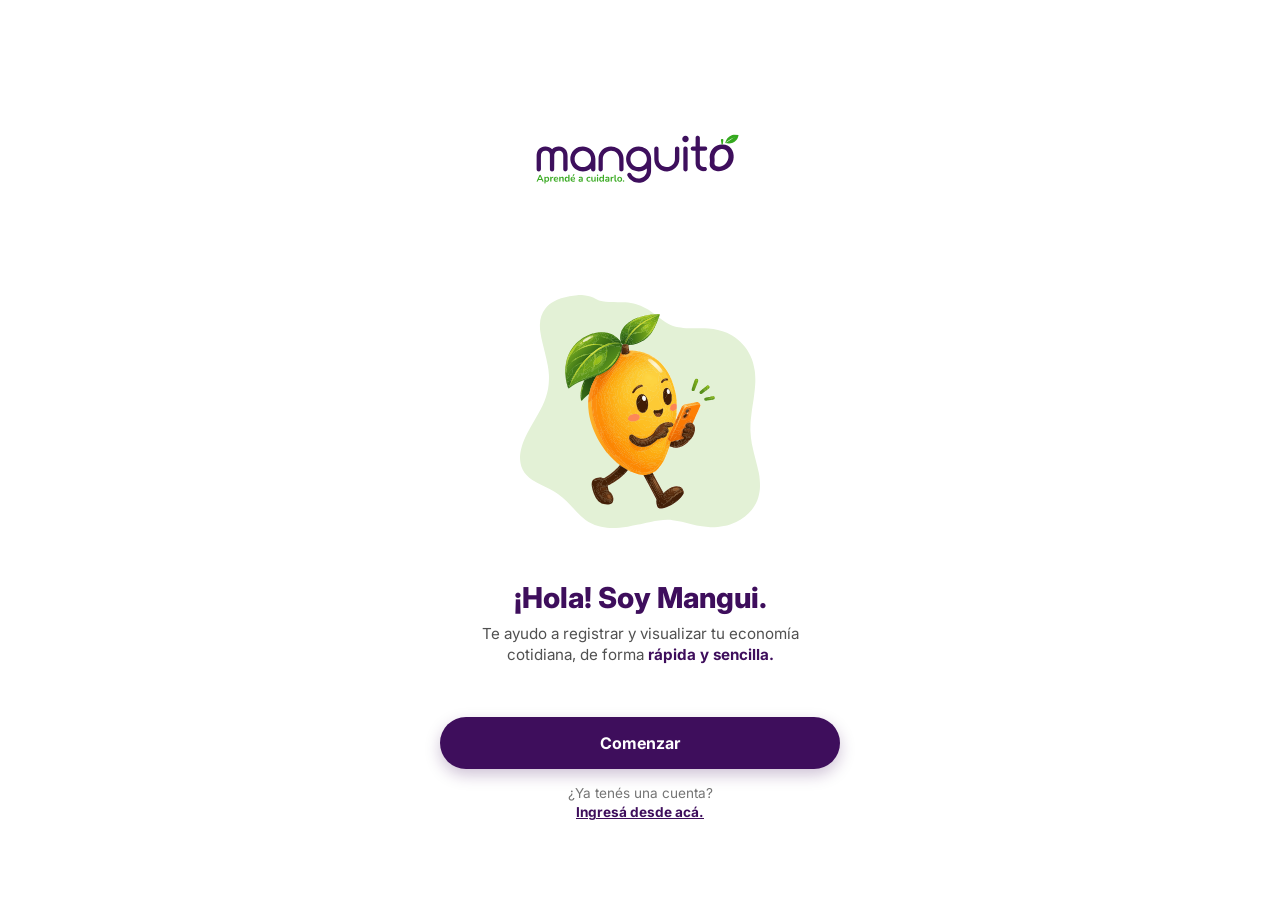
==== index.html @ 103a24ea "Add files via upload" ====
<!DOCTYPE html>
<html lang="es">
<head>
    <meta charset="UTF-8">
    <meta name="viewport" content="width=device-width, initial-scale=1.0">
    <title>Manguito - Aprendé a cuidarlo</title>
    <!-- Tipografía Inter -->
    <link rel="preconnect" href="https://fonts.googleapis.com">
    <link rel="preconnect" href="https://fonts.gstatic.com" crossorigin>
    <link href="https://fonts.googleapis.com/css2?family=Inter:wght@400;500;600;700;800&display=swap" rel="stylesheet">
    <link rel="stylesheet" href="styles.css">
</head>
<body>

    <main class="welcome-container">
        
        <!-- Logo de Manguito -->
        <header class="logo-box">
            <img src="manguito elementos/logomanguitoaprendeacuidarlo.svg" alt="Logo Manguito" class="logo-img">
        </header>

        <!-- Ilustración (Fondo verde + Personaje) -->
        <div class="hero-illustration">
            <img src="manguito elementos/fondo verde dtras del mango.svg" alt="" class="bg-shape">
            <img src="manguito elementos/mangoconcelular.svg" alt="Mangui saludando con el celular" class="mangui-img">
        </div>

        <!-- Textos principales -->
        <div class="text-group">
            <h2 class="welcome-title">¡Hola! Soy Mangui.</h2>
            <p class="welcome-description">
                Te ayudo a registrar y visualizar tu economía cotidiana, de forma <strong>rápida y sencilla.</strong>
            </p>
        </div>

        <!-- Botones y Enlaces -->
        <div class="action-group">
            <button id="btn-comenzar" class="btn-primary">Comenzar</button>
            <p class="login-prompt">
                ¿Ya tenés una cuenta?<br>
                <a href="#" id="link-ingresar" class="login-link">Ingresá desde acá.</a>
            </p>
        </div>

    </main>

    <script src="app.js"></script>
</body>
</html>
---- styles.css ----
/* ==========================================
   ESTILOS GENERALES (Manguito PWA)
   ========================================== */
* {
    margin: 0;
    padding: 0;
    box-sizing: border-box;
    font-family: 'Inter', sans-serif;
}

body {
    background-color: #FFFFFF;
    color: #3E0E5C;
    display: flex;
    justify-content: center;
    align-items: center;
    min-height: 100vh;
    padding: 20px;
}

/* Contenedor principal adaptable para móvil/escritorio */
.welcome-container {
    width: 100%;
    max-width: 400px;
    display: flex;
    flex-direction: column;
    align-items: center;
    justify-content: space-between;
    min-height: 85vh;
    padding: 10px 0;
}

/* ==========================================
   ESTILOS DE LA PANTALLA 1 (INICIO / WELCOME)
   ========================================== */
.logo-box {
    width: 100%;
    display: flex;
    justify-content: center;
    margin-bottom: 10px;
}

.logo-img {
    max-width: 220px;
    height: auto;
}

.hero-illustration {
    position: relative;
    width: 100%;
    display: flex;
    justify-content: center;
    align-items: center;
    margin: 15px 0;
}

.bg-shape {
    width: 240px;
    height: auto;
}

.mangui-img {
    position: absolute;
    width: 150px;
    height: auto;
    z-index: 2;
}

.text-group {
    text-align: center;
    padding: 0 10px;
}

.welcome-title {
    font-size: 1.8rem;
    font-weight: 800;
    color: #3E0E5C;
    margin-bottom: 8px;
}

.welcome-description {
    font-size: 0.95rem;
    color: #515151;
    line-height: 1.4;
}

.welcome-description strong {
    color: #3E0E5C;
}

.action-group {
    width: 100%;
    display: flex;
    flex-direction: column;
    align-items: center;
    gap: 15px;
    margin-top: 15px;
}

/* Botones principales estilo Manguito */
.btn-primary {
    width: 100%;
    background-color: #3E0E5C;
    color: #FFFFFF;
    border: none;
    border-radius: 50px;
    padding: 16px;
    font-size: 1rem;
    font-weight: 700;
    cursor: pointer;
    text-align: center;
    text-decoration: none;
    box-shadow: 0 6px 15px rgba(62, 14, 92, 0.25);
    transition: background-color 0.2s ease;
}

.btn-primary:hover {
    background-color: #300b48;
}

.login-prompt {
    font-size: 0.85rem;
    color: #757575;
    text-align: center;
    line-height: 1.4;
}

.login-link {
    color: #3E0E5C;
    font-weight: 700;
    text-decoration: underline;
}


/* ==========================================
   ESTILOS DE LA PANTALLA 2 (REGISTRO)
   ========================================== */
.registration-container {
    justify-content: flex-start;
    gap: 14px;
}

/* Isotipo arriba a la derecha forzado a tamaño grande */
.top-logo-box {
    width: 100%;
    display: flex;
    justify-content: flex-end;
    margin-bottom: 0px;
}

.isotipo-img {
    width: 75px !important;
    height: 75px !important;
    max-width: none !important;
    object-fit: contain;
}

.align-left {
    text-align: left;
    width: 100%;
    padding: 0;
}

.register-title {
    font-size: 1.9rem;
    font-weight: 800;
}

.register-subtitle {
    color: #757575;
    font-size: 0.95rem;
    margin-top: 4px;
}

/* Formulario */
.register-form {
    width: 100%;
    display: flex;
    flex-direction: column;
    gap: 14px;
    margin-top: 5px;
}

.input-group {
    display: flex;
    flex-direction: column;
    text-align: left;
    gap: 5px;
}

.input-group label {
    font-size: 0.9rem;
    font-weight: 700;
    color: #3E0E5C;
}

.input-group input {
    width: 100%;
    padding: 14px 16px;
    background-color: #F4F4F4;
    border: 1px solid transparent;
    border-radius: 14px;
    font-size: 0.95rem;
    color: #3E0E5C;
    outline: none;
    box-sizing: border-box;
}

.input-group input:focus {
    border-color: #3E0E5C;
    background-color: #FFFFFF;
}

.input-group input::placeholder {
    color: #9E9E9E;
}

.helper-text {
    font-size: 0.75rem;
    color: #8E8E8E;
    margin-top: 2px;
}

.full-width {
    margin-top: 5px;
}

.terms-text {
    font-size: 0.75rem;
    color: #8E8E8E;
    text-align: center;
    line-height: 1.3;
}
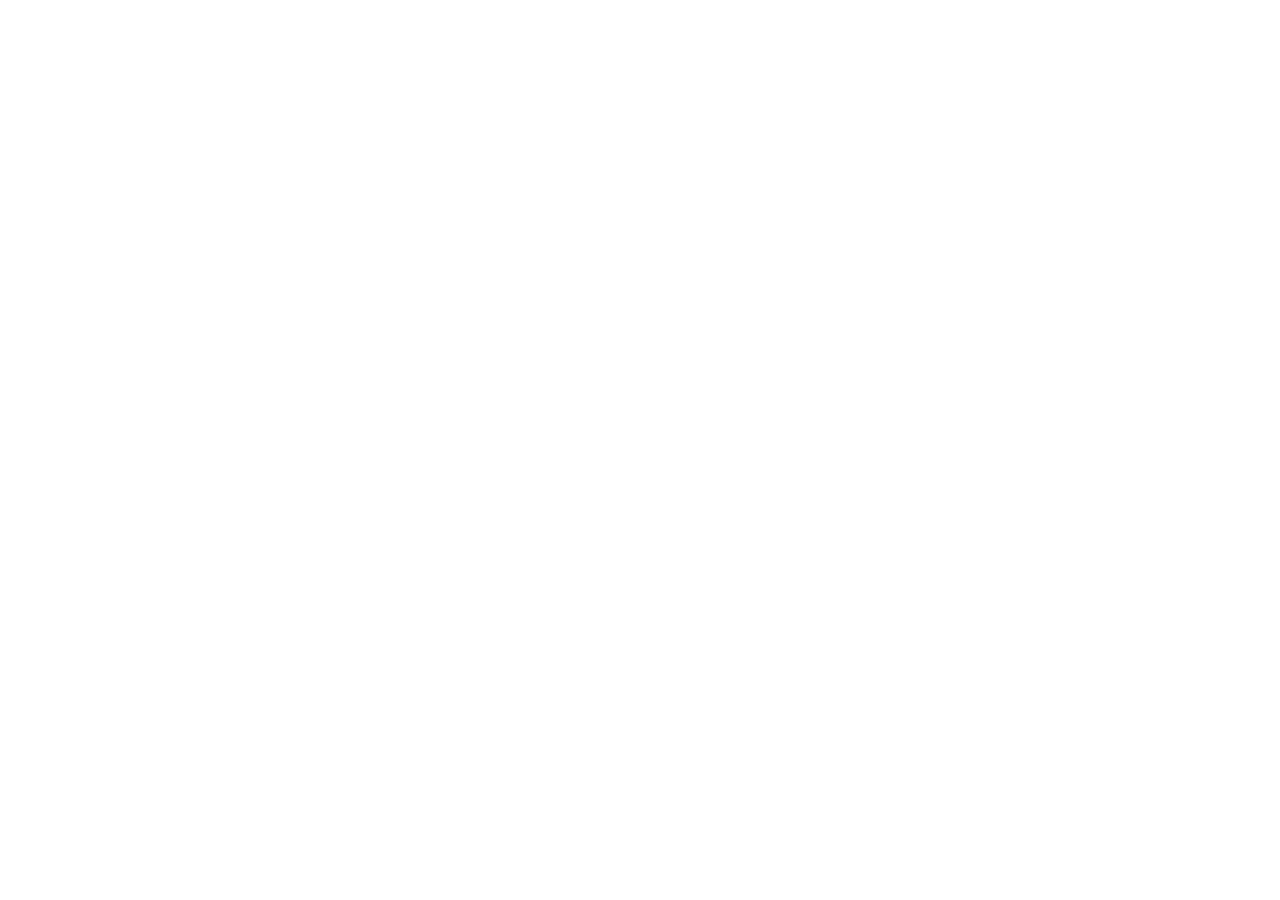
==== commit e42db57c: "Update index.html" ====
--- a/index.html
+++ b/index.html
@@ -1,49 +1,57 @@
-<!DOCTYPE html>
+<!doctype html>
 <html lang="es">
-<head>
-    <meta charset="UTF-8">
-    <meta name="viewport" content="width=device-width, initial-scale=1.0">
-    <title>Manguito - Aprendé a cuidarlo</title>
-    <!-- Tipografía Inter -->
-    <link rel="preconnect" href="https://fonts.googleapis.com">
-    <link rel="preconnect" href="https://fonts.gstatic.com" crossorigin>
-    <link href="https://fonts.googleapis.com/css2?family=Inter:wght@400;500;600;700;800&display=swap" rel="stylesheet">
+  <head>
+    <meta charset="utf-8">
+    <meta name="viewport" content="width=device-width, initial-scale=1, viewport-fit=cover">
+    <meta name="theme-color" content="#ffffff">
+    <meta name="description" content="Manguito te ayuda a organizar tus ingresos, gastos y vencimientos.">
+    <title>Manguito | Tu economía, más clara</title>
     <link rel="stylesheet" href="styles.css">
-</head>
-<body>
+    <link rel="stylesheet" href="app.css">
+    <script src="app.js" defer></script>
+  </head>
+  <body>
+    <svg class="icon-library" xmlns="http://www.w3.org/2000/svg" aria-hidden="true">
+      <symbol id="icon-paw" viewBox="0 0 24 24">
+        <path d="M8.1 11.1c-1.6 0-2.8 1.6-2.8 3.4 0 1.1.6 1.8 1.5 1.8.8 0 1.3-.5 2-.9.7-.4 1.4-.6 2.2-.6s1.5.2 2.2.6c.7.4 1.2.9 2 .9.9 0 1.5-.7 1.5-1.8 0-1.8-1.2-3.4-2.8-3.4-1 0-1.8.6-2.9.6s-1.9-.6-2.9-.6ZM4.2 7.3c-.9 0-1.6 1-1.6 2.2s.7 2.2 1.6 2.2 1.6-1 1.6-2.2-.7-2.2-1.6-2.2Zm5-3.1c-.9 0-1.7 1-1.7 2.3s.8 2.3 1.7 2.3 1.7-1 1.7-2.3-.8-2.3-1.7-2.3Zm5.6 0c-.9 0-1.7 1-1.7 2.3s.8 2.3 1.7 2.3 1.7-1 1.7-2.3-.8-2.3-1.7-2.3Zm5 3.1c-.9 0-1.6 1-1.6 2.2s.7 2.2 1.6 2.2 1.6-1 1.6-2.2-.7-2.2-1.6-2.2Z"/>
+      </symbol>
+      <symbol id="icon-bag" viewBox="0 0 24 24">
+        <path d="M5 8.5h14l1.2 11H3.8L5 8.5Zm3.5 0a3.5 3.5 0 0 1 7 0" fill="none" stroke="currentColor" stroke-linecap="round" stroke-linejoin="round" stroke-width="2"/>
+      </symbol>
+      <symbol id="icon-sparkles" viewBox="0 0 24 24">
+        <path d="m12 3 1.8 5.2L19 10l-5.2 1.8L12 17l-1.8-5.2L5 10l5.2-1.8L12 3Zm7 11 .9 2.1L22 17l-2.1.9L19 20l-.9-2.1L16 17l2.1-.9L19 14ZM5 15l1.1 2.9L9 19l-2.9 1.1L5 23l-1.1-2.9L1 19l2.9-1.1L5 15Z"/>
+      </symbol>
+      <symbol id="icon-bus" viewBox="0 0 24 24">
+        <path d="M5 17h14l1-3V6c0-1.7-1.3-3-3-3H7C5.3 3 4 4.3 4 6v8l1 3Zm-1 0v2h2v-2m12 0v2h2v-2M5 8h14M7 13h2m6 0h2" fill="none" stroke="currentColor" stroke-linecap="round" stroke-linejoin="round" stroke-width="2"/>
+      </symbol>
+      <symbol id="icon-scissors" viewBox="0 0 24 24">
+        <circle cx="6" cy="6" r="2.5" fill="none" stroke="currentColor" stroke-width="2"/>
+        <circle cx="6" cy="18" r="2.5" fill="none" stroke="currentColor" stroke-width="2"/>
+        <path d="m8 8 12 12M8 16 20 4m-6 6 3 3" fill="none" stroke="currentColor" stroke-linecap="round" stroke-width="2"/>
+      </symbol>
+      <symbol id="icon-arrow-left" viewBox="0 0 24 24">
+        <path d="m14.5 5-7 7 7 7M8 12h13" fill="none" stroke="currentColor" stroke-linecap="round" stroke-linejoin="round" stroke-width="1.8"/>
+      </symbol>
+      <symbol id="icon-chevron" viewBox="0 0 24 24">
+        <path d="m7 10 5 5 5-5" fill="none" stroke="currentColor" stroke-linecap="round" stroke-linejoin="round" stroke-width="2"/>
+      </symbol>
+    </svg>
 
-    <main class="welcome-container">
-        
-        <!-- Logo de Manguito -->
-        <header class="logo-box">
-            <img src="manguito elementos/logomanguitoaprendeacuidarlo.svg" alt="Logo Manguito" class="logo-img">
-        </header>
-
-        <!-- Ilustración (Fondo verde + Personaje) -->
-        <div class="hero-illustration">
-            <img src="manguito elementos/fondo verde dtras del mango.svg" alt="" class="bg-shape">
-            <img src="manguito elementos/mangoconcelular.svg" alt="Mangui saludando con el celular" class="mangui-img">
-        </div>
-
-        <!-- Textos principales -->
-        <div class="text-group">
-            <h2 class="welcome-title">¡Hola! Soy Mangui.</h2>
-            <p class="welcome-description">
-                Te ayudo a registrar y visualizar tu economía cotidiana, de forma <strong>rápida y sencilla.</strong>
-            </p>
-        </div>
-
-        <!-- Botones y Enlaces -->
-        <div class="action-group">
-            <button id="btn-comenzar" class="btn-primary">Comenzar</button>
-            <p class="login-prompt">
-                ¿Ya tenés una cuenta?<br>
-                <a href="#" id="link-ingresar" class="login-link">Ingresá desde acá.</a>
-            </p>
-        </div>
-
+    <main class="app-shell">
+      <header class="top-bar" id="top-bar" hidden>
+        <button class="back-button" id="back-button" type="button" aria-label="Volver">
+          <svg><use href="#icon-arrow-left"></use></svg>
+        </button>
+        <a class="brand" href="#inicio" aria-label="Manguito, inicio">
+          <span class="isotipo-window" aria-hidden="true">
+            <img src="assets/isotipo-mark.svg" alt="">
+          </span>
+          <img class="brand-wordmark" src="assets/TAMBIEN logomanguitovectorizado .svg" alt="Manguito">
+        </a>
+      </header>
+      <div id="app-content" class="app-content"></div>
+      <nav id="bottom-nav" class="bottom-nav" aria-label="Navegación principal" hidden></nav>
+      <div id="toast" class="toast" role="status" aria-live="polite"></div>
     </main>
-
-    <script src="app.js"></script>
-</body>
-</html>+  </body>
+</html>
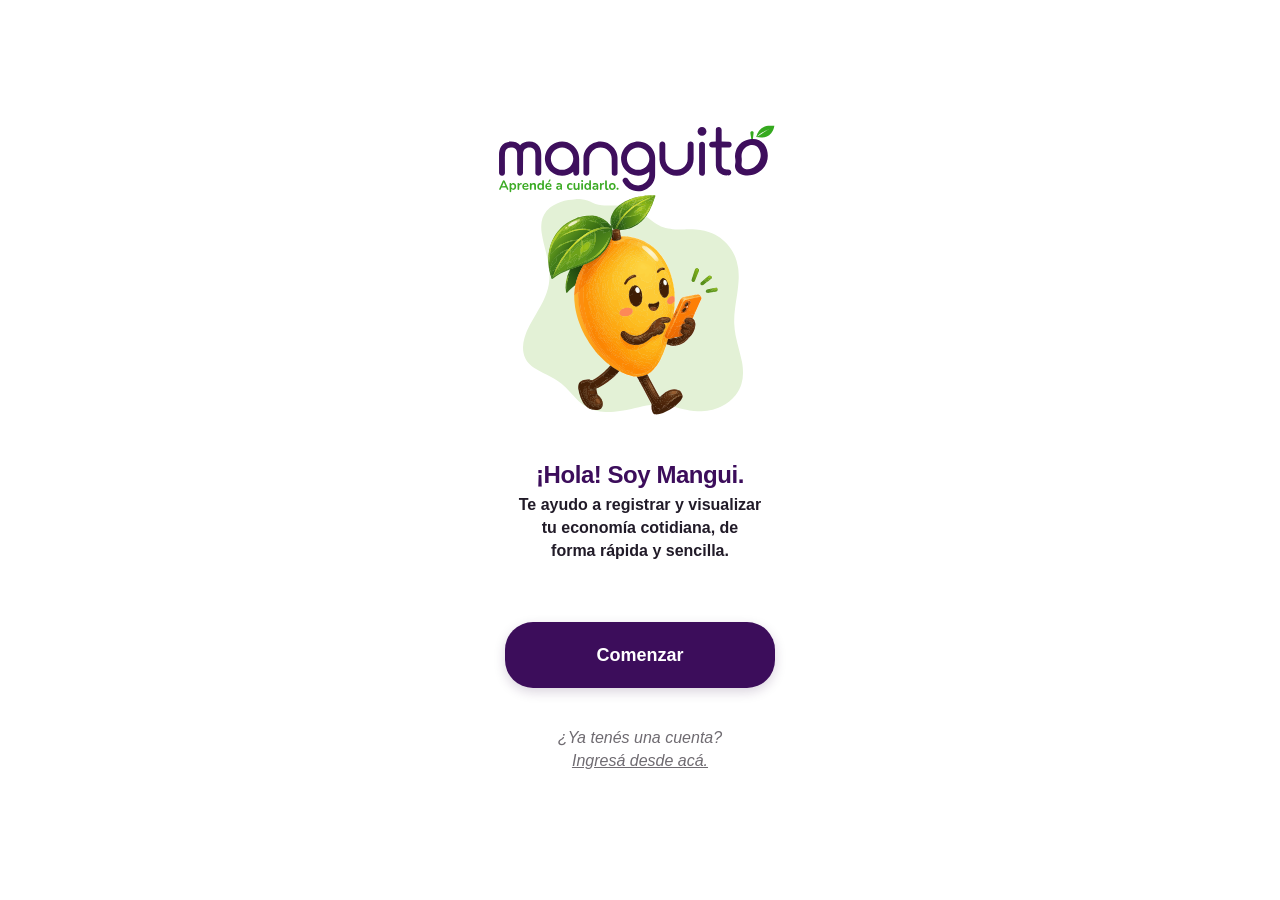
==== commit 9c5b5366: "index.html" ====
--- a/index.html
+++ b/index.html
@@ -42,11 +42,12 @@
         <button class="back-button" id="back-button" type="button" aria-label="Volver">
           <svg><use href="#icon-arrow-left"></use></svg>
         </button>
+        <h1 id="topbar-title" class="topbar-title" hidden></h1>
         <a class="brand" href="#inicio" aria-label="Manguito, inicio">
           <span class="isotipo-window" aria-hidden="true">
-            <img src="assets/isotipo-mark.svg" alt="">
+            <img src="manguito elementos/isotipo-mark.svg" alt="">
           </span>
-          <img class="brand-wordmark" src="assets/TAMBIEN logomanguitovectorizado .svg" alt="Manguito">
+          <img class="brand-wordmark" src="manguito elementos/TAMBIEN logomanguitovectorizado .svg" alt="Manguito">
         </a>
       </header>
       <div id="app-content" class="app-content"></div>
--- a/styles.css
+++ b/styles.css
@@ -1,233 +1,285 @@
-/* ==========================================
-   ESTILOS GENERALES (Manguito PWA)
-   ========================================== */
+:root {
+  color-scheme: light;
+  font-family: Inter, "Segoe UI", Arial, sans-serif;
+  color: #3c0d5b;
+  background: #fff;
+  font-synthesis: none;
+  text-rendering: optimizeLegibility;
+  -webkit-font-smoothing: antialiased;
+  -moz-osx-font-smoothing: grayscale;
+  --purple: #3c0d5b;
+  --purple-dark: #320b4c;
+  --field: #f0f0f0;
+  --muted: #6f6b71;
+}
+
 * {
-    margin: 0;
-    padding: 0;
-    box-sizing: border-box;
-    font-family: 'Inter', sans-serif;
+  box-sizing: border-box;
 }
 
 body {
-    background-color: #FFFFFF;
-    color: #3E0E5C;
-    display: flex;
-    justify-content: center;
-    align-items: center;
-    min-height: 100vh;
-    padding: 20px;
-}
-
-/* Contenedor principal adaptable para móvil/escritorio */
-.welcome-container {
-    width: 100%;
-    max-width: 400px;
-    display: flex;
-    flex-direction: column;
-    align-items: center;
-    justify-content: space-between;
-    min-height: 85vh;
-    padding: 10px 0;
-}
-
-/* ==========================================
-   ESTILOS DE LA PANTALLA 1 (INICIO / WELCOME)
-   ========================================== */
-.logo-box {
-    width: 100%;
-    display: flex;
-    justify-content: center;
-    margin-bottom: 10px;
-}
-
-.logo-img {
-    max-width: 220px;
-    height: auto;
-}
-
-.hero-illustration {
-    position: relative;
-    width: 100%;
-    display: flex;
-    justify-content: center;
-    align-items: center;
-    margin: 15px 0;
-}
-
-.bg-shape {
-    width: 240px;
-    height: auto;
-}
-
-.mangui-img {
-    position: absolute;
-    width: 150px;
-    height: auto;
-    z-index: 2;
-}
-
-.text-group {
-    text-align: center;
-    padding: 0 10px;
-}
-
-.welcome-title {
-    font-size: 1.8rem;
-    font-weight: 800;
-    color: #3E0E5C;
-    margin-bottom: 8px;
-}
-
-.welcome-description {
-    font-size: 0.95rem;
-    color: #515151;
-    line-height: 1.4;
-}
-
-.welcome-description strong {
-    color: #3E0E5C;
-}
-
-.action-group {
-    width: 100%;
-    display: flex;
-    flex-direction: column;
-    align-items: center;
-    gap: 15px;
-    margin-top: 15px;
-}
-
-/* Botones principales estilo Manguito */
-.btn-primary {
-    width: 100%;
-    background-color: #3E0E5C;
-    color: #FFFFFF;
-    border: none;
-    border-radius: 50px;
-    padding: 16px;
-    font-size: 1rem;
-    font-weight: 700;
-    cursor: pointer;
-    text-align: center;
-    text-decoration: none;
-    box-shadow: 0 6px 15px rgba(62, 14, 92, 0.25);
-    transition: background-color 0.2s ease;
-}
-
-.btn-primary:hover {
-    background-color: #300b48;
-}
-
-.login-prompt {
-    font-size: 0.85rem;
-    color: #757575;
-    text-align: center;
-    line-height: 1.4;
-}
-
-.login-link {
-    color: #3E0E5C;
-    font-weight: 700;
-    text-decoration: underline;
-}
-
-
-/* ==========================================
-   ESTILOS DE LA PANTALLA 2 (REGISTRO)
-   ========================================== */
-.registration-container {
-    justify-content: flex-start;
-    gap: 14px;
-}
-
-/* Isotipo arriba a la derecha forzado a tamaño grande */
-.top-logo-box {
-    width: 100%;
-    display: flex;
-    justify-content: flex-end;
-    margin-bottom: 0px;
-}
-
-.isotipo-img {
-    width: 75px !important;
-    height: 75px !important;
-    max-width: none !important;
-    object-fit: contain;
-}
-
-.align-left {
-    text-align: left;
-    width: 100%;
-    padding: 0;
-}
-
-.register-title {
-    font-size: 1.9rem;
-    font-weight: 800;
-}
-
-.register-subtitle {
-    color: #757575;
-    font-size: 0.95rem;
-    margin-top: 4px;
-}
-
-/* Formulario */
-.register-form {
-    width: 100%;
-    display: flex;
-    flex-direction: column;
-    gap: 14px;
-    margin-top: 5px;
-}
-
-.input-group {
-    display: flex;
-    flex-direction: column;
-    text-align: left;
-    gap: 5px;
-}
-
-.input-group label {
-    font-size: 0.9rem;
-    font-weight: 700;
-    color: #3E0E5C;
-}
-
-.input-group input {
-    width: 100%;
-    padding: 14px 16px;
-    background-color: #F4F4F4;
-    border: 1px solid transparent;
-    border-radius: 14px;
-    font-size: 0.95rem;
-    color: #3E0E5C;
-    outline: none;
-    box-sizing: border-box;
-}
-
-.input-group input:focus {
-    border-color: #3E0E5C;
-    background-color: #FFFFFF;
-}
-
-.input-group input::placeholder {
-    color: #9E9E9E;
-}
-
-.helper-text {
-    font-size: 0.75rem;
-    color: #8E8E8E;
-    margin-top: 2px;
-}
-
-.full-width {
-    margin-top: 5px;
-}
-
-.terms-text {
-    font-size: 0.75rem;
-    color: #8E8E8E;
-    text-align: center;
-    line-height: 1.3;
-}+  min-width: 0;
+  min-height: 100vh;
+  margin: 0;
+}
+
+button,
+input,
+select {
+  font: inherit;
+}
+
+button {
+  -webkit-tap-highlight-color: transparent;
+}
+
+.icon-library {
+  position: absolute;
+  width: 0;
+  height: 0;
+  overflow: hidden;
+}
+
+.app-shell {
+  position: relative;
+  display: flex;
+  flex-direction: column;
+  width: 100%;
+  min-height: 100vh;
+  min-height: 100svh;
+  margin: 0;
+  padding: 0;
+  background: #fff;
+}
+
+.top-bar {
+  display: flex;
+  width: min(100%, 405px);
+  height: 40px;
+  align-items: center;
+  justify-content: space-between;
+  margin: 0 auto;
+}
+
+.back-button {
+  display: grid;
+  width: 32px;
+  height: 36px;
+  place-items: center;
+  margin-left: -5px;
+  padding: 0;
+  border: 0;
+  border-radius: 50%;
+  background: transparent;
+  color: #262329;
+  cursor: pointer;
+}
+
+.back-button:active {
+  background: #f3f0f5;
+}
+
+.back-button svg {
+  width: 21px;
+  height: 21px;
+}
+
+.brand {
+  display: inline-flex;
+  width: 30px;
+  height: 32px;
+  align-items: center;
+  justify-content: center;
+}
+
+.form-section {
+  display: flex;
+  flex: 1;
+  flex-direction: column;
+  padding-top: 12px;
+}
+
+h1 {
+  margin: 0 0 21px;
+  font-size: 18px;
+  font-weight: 700;
+  line-height: 24px;
+  letter-spacing: -0.35px;
+}
+
+#expense-form {
+  display: flex;
+  flex: 1;
+  flex-direction: column;
+}
+
+.field-group {
+  display: flex;
+  flex-direction: column;
+  gap: 7px;
+  margin-bottom: 12px;
+}
+
+.field-group label {
+  font-size: 12px;
+  font-weight: 500;
+  line-height: 15px;
+}
+
+.select-wrap,
+.input-wrap,
+.date-control {
+  position: relative;
+  display: flex;
+  width: 100%;
+  height: 43px;
+  align-items: center;
+  border: 0;
+  border-radius: 9px;
+  background: var(--field);
+  color: #29252c;
+}
+
+.field-icon {
+  display: grid;
+  width: 39px;
+  flex: 0 0 39px;
+  place-items: center;
+  color: var(--purple);
+}
+
+.field-icon svg {
+  width: 19px;
+  height: 19px;
+  fill: currentColor;
+}
+
+.select-wrap select {
+  width: 100%;
+  height: 100%;
+  appearance: none;
+  padding: 0 35px 0 0;
+  border: 0;
+  outline: 0;
+  background: transparent;
+  color: inherit;
+  font-size: 13px;
+  font-weight: 450;
+  cursor: pointer;
+}
+
+.select-chevron {
+  position: absolute;
+  right: 10px;
+  width: 15px;
+  height: 15px;
+  color: #716d73;
+  pointer-events: none;
+}
+
+.input-wrap {
+  padding: 0 12px;
+}
+
+.currency-prefix {
+  color: #343038;
+  font-size: 13px;
+}
+
+.input-wrap input {
+  width: 100%;
+  height: 100%;
+  padding: 0;
+  border: 0;
+  outline: 0;
+  background: transparent;
+  color: #29252c;
+  font-size: 13px;
+}
+
+.select-wrap:focus-within,
+.input-wrap:focus-within,
+.date-control:focus-visible {
+  outline: 2px solid rgb(70 18 115 / 28%);
+  outline-offset: 1px;
+}
+
+.date-control {
+  justify-content: flex-start;
+  padding: 0 12px;
+  color: #6f6b71;
+  font-size: 13px;
+  text-align: left;
+  cursor: pointer;
+}
+
+.date-control.has-date {
+  color: #29252c;
+}
+
+.date-control input {
+  position: absolute;
+  inset: 0;
+  width: 100%;
+  height: 100%;
+  opacity: 0;
+  cursor: pointer;
+}
+
+.form-message {
+  min-height: 18px;
+  margin: 0;
+  color: var(--purple);
+  font-size: 12px;
+  line-height: 18px;
+}
+
+.form-message.is-error {
+  color: #b42318;
+}
+
+.form-footer {
+  display: flex;
+  flex: 1;
+  align-items: flex-end;
+  padding-bottom: max(45px, env(safe-area-inset-bottom));
+}
+
+.save-button {
+  width: 100%;
+  min-height: 49px;
+  border: 0;
+  border-radius: 28px;
+  background: var(--purple);
+  box-shadow: 0 3px 9px rgb(45 14 70 / 24%);
+  color: #fff;
+  font-size: 14px;
+  font-weight: 650;
+  cursor: pointer;
+  transition: background-color 120ms ease, transform 120ms ease;
+}
+
+.save-button:hover {
+  background: var(--purple-dark);
+}
+
+.save-button:active {
+  transform: translateY(1px);
+}
+
+.save-button:focus-visible,
+.back-button:focus-visible {
+  outline: 2px solid #8f65b3;
+  outline-offset: 3px;
+}
+
+@media (max-height: 700px) {
+  .app-shell {
+    min-height: 700px;
+  }
+
+  .form-footer {
+    padding-top: 10px;
+    padding-bottom: 24px;
+  }
+}
--- a/app.css
+++ b/app.css
@@ -0,0 +1,6754 @@
+body {
+  min-width: 0;
+  min-height: 100vh;
+  background: #fff;
+  color: #211b28;
+  overflow: hidden;
+}
+
+.app-shell {
+  width: 100%;
+  height: 100vh;
+  height: 100svh;
+  min-height: 100vh;
+  min-height: 100svh;
+  padding: 0;
+  overflow: hidden;
+  background: #fff;
+}
+
+.top-bar {
+  position: relative;
+  z-index: 10;
+  height: auto;
+  min-height: calc(42px + env(safe-area-inset-top));
+  padding: env(safe-area-inset-top) 4px 0;
+}
+
+.top-bar[hidden],
+.bottom-nav[hidden] {
+  display: none;
+}
+
+.brand {
+  width: 34px;
+  height: 34px;
+}
+
+.isotipo-window {
+  position: relative;
+  display: block;
+  width: 40px;
+  height: 40px;
+  flex: 0 0 auto;
+  overflow: visible;
+}
+
+.isotipo-window img {
+  display: block;
+  width: 100%;
+  max-width: 100%;
+  height: 100%;
+  object-fit: contain;
+}
+
+.brand .isotipo-window {
+  width: 30px;
+  height: 36px;
+}
+
+.brand-wordmark {
+  display: none;
+}
+
+.top-bar.home-top-bar {
+  height: 68px;
+  min-height: 68px;
+  align-items: flex-start;
+  justify-content: flex-start;
+  padding-left: 27px;
+  padding-right: 0;
+}
+
+.top-bar.home-top-bar .back-button {
+  display: none;
+}
+
+/* Global appearance states: every screen must remain legible after changing
+   the theme or text size from Perfil. */
+:root[data-theme="dark"] .topbar-title,
+:root[data-theme="dark"] .top-bar .back-button,
+:root[data-theme="dark"] .profile-screen,
+:root[data-theme="dark"] .profile-screen strong,
+:root[data-theme="dark"] .profile-screen button,
+:root[data-theme="dark"] .preference-heading h2,
+:root[data-theme="dark"] .text-size-title,
+:root[data-theme="dark"] .category-settings-screen .category-label,
+:root[data-theme="dark"] .alert-preference-row {
+  color: #f5eff8;
+}
+
+:root[data-theme="dark"] .profile-group,
+:root[data-theme="dark"] .profile-card,
+:root[data-theme="dark"] .alert-preferences-intro-screen .panel-card,
+:root[data-theme="dark"] .reminder-settings-screen .panel-card,
+:root[data-theme="dark"] .text-size-card,
+:root[data-theme="dark"] .appearance-card {
+  border-color: #3a3340;
+  background: #211b28;
+  color: #f5eff8;
+  box-shadow: 0 3px 8px rgb(0 0 0 / 35%);
+}
+
+:root[data-theme="dark"] .profile-group-title,
+:root[data-theme="dark"] .preference-heading p,
+:root[data-theme="dark"] .alert-intro-note,
+:root[data-theme="dark"] .alert-preference-row small,
+:root[data-theme="dark"] .profile-help-button {
+  color: #cfc5d5;
+}
+
+:root[data-theme="dark"] .profile-group .profile-setting,
+:root[data-theme="dark"] .alert-preference-row,
+:root[data-theme="dark"] .appearance-choice,
+:root[data-theme="dark"] .text-size-choice {
+  border-bottom-color: #3a3340 !important;
+  color: #f5eff8;
+}
+
+:root[data-theme="dark"] .profile-setting .setting-value,
+:root[data-theme="dark"] .alert-preference-icon,
+:root[data-theme="dark"] .category-settings-screen .category-emoji {
+  border-color: #624d70;
+  background: #302a35;
+}
+
+:root[data-theme="dark"] .appearance-preview.light-preview,
+:root[data-theme="dark"] .text-size-preview {
+  border-color: #624d70;
+  background: #302a35;
+  color: #f5eff8;
+}
+
+:root[data-theme="dark"] .glossary-hero {
+  background: #74498e;
+  color: #fff;
+}
+
+:root[data-theme="dark"] .glossary-hero h1,
+:root[data-theme="dark"] .glossary-hero p,
+:root[data-theme="dark"] .glossary-simple-title {
+  color: #fff;
+}
+
+:root[data-theme="dark"] .glossary-simple-card,
+:root[data-theme="dark"] .glossary-next-button {
+  border-color: #3a3340;
+  background: #211b28;
+  color: #f5eff8;
+}
+
+:root[data-theme="dark"] .glossary-simple-card p {
+  color: #e5ddea;
+}
+
+/* Text-size preference applies to the complete application, not only its
+   settings screen. */
+:root[data-text-size="large"] .screen h1,
+:root[data-text-size="large"] .screen h2,
+:root[data-text-size="large"] .screen h3,
+:root[data-text-size="large"] .screen p,
+:root[data-text-size="large"] .screen button,
+:root[data-text-size="large"] .screen strong,
+:root[data-text-size="large"] .screen small,
+:root[data-text-size="large"] .screen label {
+  font-size: 1.12em;
+}
+
+:root[data-text-size="large"] .screen .greeting,
+:root[data-text-size="large"] .screen .greeting-subtitle,
+:root[data-text-size="large"] .screen .balance-label,
+:root[data-text-size="large"] .screen .balance-amount,
+:root[data-text-size="large"] .screen .balance-until,
+:root[data-text-size="large"] .screen .balance-days,
+:root[data-text-size="large"] .topbar-title,
+:root[data-text-size="large"] .nav-item:not(.add-nav) > span:last-child {
+  font-size: 1.12em !important;
+}
+
+/* Keep chart labels independent from the global text-size preference. */
+:root[data-text-size="large"] .donut-percent {
+  font-size: 7px !important;
+}
+
+:root[data-text-size="large"] .graph-percent {
+  font-size: 14px !important;
+}
+
+/* Fixed navigation slots prevent the active font weight from moving tabs. */
+.bottom-nav .nav-item {
+  flex: 1 1 0;
+  width: 20%;
+  min-width: 0;
+  box-sizing: border-box;
+}
+
+.bottom-nav .nav-item .nav-icon {
+  flex: 0 0 43px;
+}
+
+.reminder-settings-screen .reminder-settings,
+.reminder-settings-screen .reminder-save-button {
+  margin-left: auto;
+  margin-right: auto;
+}
+
+:root[data-theme="dark"] .calculator-card,
+:root[data-theme="dark"] .calculator-input-card {
+  border-color: #3a3340;
+  background: #211b28;
+  color: #f5eff8;
+}
+
+:root[data-theme="dark"] .calculator-card h2,
+:root[data-theme="dark"] .calculator-card label,
+:root[data-theme="dark"] .calculator-sub-label,
+:root[data-theme="dark"] .calculator-mode-button {
+  color: #f5eff8;
+}
+
+:root[data-theme="dark"] .calculator-input-card .form-field input,
+:root[data-theme="dark"] .reminder-settings .reminder-option {
+  background: #302a35;
+  color: #f5eff8;
+}
+
+:root[data-theme="dark"] .calculator-mode-tabs {
+  background: #302a35;
+}
+
+/* Keep chart labels independent from the global text-size preference. */
+:root[data-text-size="large"] .donut-percent {
+  font-size: 7px !important;
+}
+
+:root[data-text-size="large"] .graph-percent {
+  font-size: 14px !important;
+}
+
+/* Fixed navigation slots prevent the active font weight from moving tabs. */
+.bottom-nav .nav-item {
+  flex: 1 1 0;
+  width: 20%;
+  min-width: 0;
+  box-sizing: border-box;
+}
+
+.bottom-nav .nav-item .nav-icon {
+  flex: 0 0 43px;
+}
+
+.reminder-settings-screen .reminder-settings,
+.reminder-settings-screen .reminder-save-button {
+  margin-left: auto;
+  margin-right: auto;
+}
+
+:root[data-theme="dark"] .calculator-card,
+:root[data-theme="dark"] .calculator-input-card {
+  border-color: #3a3340;
+  background: #211b28;
+  color: #f5eff8;
+}
+
+:root[data-theme="dark"] .calculator-card h2,
+:root[data-theme="dark"] .calculator-card label,
+:root[data-theme="dark"] .calculator-sub-label,
+:root[data-theme="dark"] .calculator-mode-button {
+  color: #f5eff8;
+}
+
+:root[data-theme="dark"] .calculator-input-card .form-field input,
+:root[data-theme="dark"] .reminder-settings .reminder-option {
+  background: #302a35;
+  color: #f5eff8;
+}
+
+:root[data-theme="dark"] .calculator-mode-tabs {
+  background: #302a35;
+}
+
+:root[data-text-size="large"] .screen .greeting,
+:root[data-text-size="large"] .screen .greeting-subtitle,
+:root[data-text-size="large"] .screen .balance-label,
+:root[data-text-size="large"] .screen .balance-amount,
+:root[data-text-size="large"] .screen .balance-until,
+:root[data-text-size="large"] .screen .balance-days,
+:root[data-text-size="large"] .topbar-title,
+:root[data-text-size="large"] .nav-item:not(.add-nav) > span:last-child {
+  font-size: 1.12em !important;
+}
+
+/* Component cards opt into their own centered width after the generic card
+   margin rule. */
+.alert-preferences-intro-screen .alert-preference-list,
+.appearance-settings-screen .appearance-card,
+.appearance-settings-screen .text-size-card {
+  margin-left: auto;
+  margin-right: auto;
+}
+
+.nav-item.add-nav .nav-icon {
+  display: grid;
+  place-items: center;
+}
+
+.nav-item.add-nav .nav-icon > span {
+  display: block;
+  width: auto;
+  height: auto;
+  font-family: Arial, sans-serif;
+  line-height: 1;
+  transform: translateY(-1px);
+}
+
+:root[data-text-size="large"] .screen .greeting,
+:root[data-text-size="large"] .screen .greeting-subtitle,
+:root[data-text-size="large"] .screen .balance-label,
+:root[data-text-size="large"] .screen .balance-amount,
+:root[data-text-size="large"] .screen .balance-until,
+:root[data-text-size="large"] .screen .balance-days,
+:root[data-text-size="large"] .topbar-title,
+:root[data-text-size="large"] .nav-item:not(.add-nav) > span:last-child {
+  font-size: 1.12em !important;
+}
+
+:root[data-text-size="large"] .screen .greeting-wave,
+:root[data-text-size="large"] .screen img,
+:root[data-text-size="large"] .screen svg {
+  font-size: initial;
+}
+
+.top-bar.root-tab-top-bar.home-top-bar {
+  height: 68px;
+  min-height: 68px;
+  align-items: flex-start;
+  justify-content: flex-start;
+  padding-right: 0;
+  padding-left: 27px;
+}
+
+.top-bar.root-tab-top-bar .back-button {
+  display: none;
+}
+
+.top-bar.root-tab-top-bar {
+  position: relative;
+  justify-content: flex-end;
+  padding-right: 27px;
+  padding-left: 4px;
+}
+
+.top-bar.root-tab-top-bar:not(.home-top-bar) .brand {
+  position: absolute;
+  top: 32px;
+  right: 27px;
+}
+
+.top-bar.home-top-bar .brand {
+  position: relative;
+  width: 142px;
+  height: 42px;
+  justify-content: flex-start;
+  overflow: hidden;
+  margin: 35px 0 0;
+}
+
+.top-bar.home-top-bar .isotipo-window {
+  display: none;
+}
+
+.top-bar.home-top-bar .brand-wordmark {
+  position: absolute;
+  top: -38px;
+  left: -5px;
+  display: block;
+  width: 155px;
+  max-width: none;
+  height: auto;
+  z-index: 2;
+}
+
+.app-content {
+  position: relative;
+  display: flex;
+  min-height: 0;
+  flex: 1;
+  flex-direction: column;
+  overflow-x: hidden;
+  overflow-y: auto;
+  scrollbar-width: none;
+  z-index: 0;
+  padding-bottom: calc(56px + env(safe-area-inset-bottom));
+}
+
+.app-content::-webkit-scrollbar {
+  display: none;
+}
+
+.screen {
+  flex: 1 1 auto;
+  width: min(100%, 405px);
+  min-height: 100%;
+  padding: 12px 30px 20px;
+  margin-inline: auto;
+  animation: screen-enter 180ms ease-out both;
+}
+
+.top-bar.title-screen {
+  height: 52px;
+  min-height: 52px;
+  align-items: center;
+  justify-content: flex-start;
+  gap: 7px;
+  padding: 0 24px;
+}
+
+.top-bar.title-screen .back-button {
+  margin: 0;
+  align-self: center;
+}
+
+.top-bar.title-screen .brand {
+  display: none;
+}
+
+.top-bar.transaction-choice-top-bar .back-button {
+  display: none;
+}
+
+.top-bar.transaction-choice-top-bar {
+  position: relative;
+}
+
+.top-bar.transaction-choice-top-bar .brand {
+  position: absolute;
+  top: 50px;
+  right: 27px;
+}
+
+.topbar-title {
+  margin: 0;
+  line-height: 1.2;
+  overflow: hidden;
+  color: var(--purple);
+  font-size: 17px;
+  font-weight: 700;
+  text-overflow: ellipsis;
+  white-space: nowrap;
+}
+
+@media (max-width: 360px) {
+  .screen {
+    padding-right: 20px;
+    padding-left: 20px;
+  }
+
+  .top-bar.root-tab-top-bar:not(.home-top-bar) .brand {
+    right: 20px;
+  }
+
+  .nav-item {
+    min-width: 0;
+    flex: 1 1 0;
+    font-size: 9px;
+  }
+
+  .dashboard-screen .summary-grid {
+    grid-template-columns: 74px minmax(0, 1fr);
+    gap: 6px;
+  }
+
+  .dashboard-screen .donut-chart {
+    width: 70px;
+    height: 70px;
+  }
+
+  .dashboard-screen .donut-chart span {
+    width: 46px;
+    height: 46px;
+    font-size: 7px;
+  }
+
+  .dashboard-screen .summary-row {
+    gap: 3px;
+    font-size: 8px;
+  }
+
+  .dashboard-screen .summary-row strong {
+    font-size: 8px;
+  }
+
+  .dashboard-screen .summary-label {
+    gap: 3px;
+    font-size: 8px;
+  }
+}
+
+@keyframes screen-enter {
+  from { opacity: 0.7; transform: translateY(4px); }
+  to { opacity: 1; transform: translateY(0); }
+}
+
+.screen h1,
+.screen h2,
+.screen h3,
+.screen p {
+  margin-top: 0;
+}
+
+.screen h1 {
+  margin-bottom: 10px;
+  color: var(--purple);
+  font-size: 22px;
+  font-weight: 750;
+  line-height: 1.12;
+  letter-spacing: -0.45px;
+}
+
+.screen h2 {
+  margin-bottom: 10px;
+  font-size: 17px;
+  line-height: 1.25;
+}
+
+.screen p {
+  line-height: 1.45;
+}
+
+.screen-header {
+  margin: 6px 0 22px;
+  text-align: center;
+}
+
+.screen-header p {
+  margin: 8px 0 0;
+  color: var(--muted);
+  font-size: 14px;
+}
+
+.screen-header.left {
+  text-align: left;
+}
+
+.subscreen-description {
+  width: min(100%, 290px);
+  margin: 1px auto 14px;
+  color: var(--muted);
+  font-size: 13px;
+  line-height: 1.4;
+  text-align: center;
+}
+
+.tool-screen-mascot {
+  display: grid;
+  width: 116px;
+  height: 102px;
+  place-items: center;
+  margin: 0 auto 6px;
+}
+
+.tool-screen-mascot img {
+  display: block;
+  width: 100%;
+  height: 100%;
+  object-fit: contain;
+}
+
+.welcome-screen {
+  display: flex;
+  flex-direction: column;
+  align-items: center;
+  padding: 90px 10px 20px;
+  text-align: center;
+}
+
+.welcome-logo {
+  margin-top: 0;
+  width: 100%;
+  height: 145px;
+  flex: 0 0 145px;
+  overflow: hidden;
+  margin-inline: auto;
+}
+
+.welcome-logo img {
+  position: relative;
+  display: block;
+  width: min(100%, 300px);
+  max-width: 100%;
+  height: auto;
+  margin-inline: auto;
+  transform: translateY(-42px);
+}
+
+.mango-art {
+  position: relative;
+  display: grid;
+  width: 220px;
+  height: 220px;
+  place-items: center;
+  margin: 10px auto 14px;
+}
+
+.mascot-backdrop {
+  position: absolute;
+  z-index: 0;
+  inset: 0;
+  display: block;
+  width: 100%;
+  height: 100%;
+  object-fit: contain;
+}
+
+.mascot-image {
+  position: relative;
+  z-index: 1;
+  display: block;
+  width: 100%;
+  height: 100%;
+  min-width: 0;
+  min-height: 0;
+  object-fit: contain;
+}
+
+.welcome-screen .mango-art {
+  height: 220px;
+  flex: 0 0 220px;
+  margin-top: -40px;
+  margin-bottom: 47px;
+  transform: translateX(-7px);
+}
+
+.welcome-copy {
+  max-width: 340px;
+  margin-bottom: 60px;
+}
+
+.welcome-copy h1 {
+  margin-bottom: 4px;
+  font-size: 24px;
+}
+
+.welcome-copy p {
+  max-width: 345px;
+  margin: 0 auto;
+  font-size: 16px;
+  font-weight: 550;
+  line-height: 1.45;
+}
+
+.primary-button,
+.secondary-button {
+  display: inline-flex;
+  min-height: 48px;
+  align-items: center;
+  justify-content: center;
+  padding: 0 22px;
+  border: 0;
+  border-radius: 28px;
+  background: var(--purple);
+  box-shadow: 0 4px 12px rgb(48 16 70 / 18%);
+  color: #fff;
+  font-size: 14px;
+  font-weight: 700;
+  text-align: center;
+  text-decoration: none;
+  cursor: pointer;
+  transition: background-color 120ms ease, transform 120ms ease;
+}
+
+.primary-button {
+  width: min(100%, 236px);
+}
+
+.primary-button:hover,
+.secondary-button:hover {
+  background: var(--purple-dark);
+}
+
+.primary-button:active,
+.secondary-button:active {
+  transform: translateY(1px);
+}
+
+.text-button {
+  padding: 8px;
+  border: 0;
+  background: transparent;
+  color: var(--purple);
+  font-size: 13px;
+  font-weight: 650;
+  cursor: pointer;
+}
+
+.panel-card .setting-button {
+  border-bottom: 1px solid #eee;
+}
+
+.panel-card .setting-button:last-child {
+  border-bottom: 0;
+}
+
+.welcome-screen .login-prompt {
+  margin: 39px 0 0;
+  color: var(--muted);
+  font-size: 16px;
+  font-style: italic;
+  line-height: 1.4;
+}
+
+.welcome-copy h1 {
+  color: var(--purple);
+}
+
+.welcome-copy h1 span {
+  color: inherit;
+}
+
+.welcome-screen > .primary-button {
+  width: min(100%, 270px);
+  min-height: 66px;
+  font-size: 18px;
+}
+
+.login-prompt button {
+  padding: 0;
+  border: 0;
+  background: transparent;
+  color: inherit;
+  font: inherit;
+  text-decoration: underline;
+  cursor: pointer;
+}
+
+.form-stack {
+  display: grid;
+  gap: 14px;
+}
+
+.form-field {
+  display: grid;
+  gap: 7px;
+}
+
+.form-field label,
+.field-label {
+  font-size: 13px;
+  font-weight: 650;
+}
+
+.form-field input,
+.form-field select,
+.form-field textarea,
+.soft-input {
+  width: 100%;
+  min-height: 45px;
+  padding: 0 14px;
+  border: 1px solid transparent;
+  border-radius: 9px;
+  outline: 0;
+  background: #f2f2f2;
+  color: #29242e;
+  font-size: 13px;
+}
+
+.form-field textarea {
+  min-height: 76px;
+  padding-top: 12px;
+  resize: vertical;
+}
+
+.form-field input:focus,
+.form-field select:focus,
+.form-field textarea:focus,
+.soft-input:focus {
+  border-color: rgb(70 18 115 / 45%);
+  box-shadow: 0 0 0 3px rgb(70 18 115 / 9%);
+}
+
+.helper-text,
+.legal-copy {
+  margin: -8px 0 0;
+  color: var(--muted);
+  font-size: 11px;
+  line-height: 1.4;
+}
+
+.form-error,
+.form-success {
+  min-height: 17px;
+  margin: 0;
+  color: #a32222;
+  font-size: 12px;
+}
+
+.form-success {
+  color: #368534;
+}
+
+.form-actions {
+  display: grid;
+  justify-items: center;
+  gap: 10px;
+  margin-top: auto;
+  padding-top: 22px;
+}
+
+.form-actions .primary-button,
+.wide-button {
+  width: 100%;
+}
+
+.onboarding-screen .form-actions .primary-button {
+  width: min(78%, 250px);
+}
+
+.onboarding-screen {
+  display: flex;
+  flex-direction: column;
+  padding-top: max(56px, env(safe-area-inset-top));
+}
+
+.onboarding-logo {
+  display: flex;
+  justify-content: flex-end;
+  margin: 7px 3px 26px;
+}
+
+.onboarding-screen .screen-header {
+  width: min(100%, 350px);
+  margin: 0 auto 18px;
+}
+
+.onboarding-screen .screen-header h1 {
+  margin-bottom: 8px;
+  font-size: 30px;
+  line-height: 1.08;
+}
+
+.onboarding-screen .screen-header p {
+  margin-top: 8px;
+  font-size: 18px;
+  line-height: 1.3;
+}
+
+.onboarding-screen .form-stack {
+  display: flex;
+  width: min(100%, 350px);
+  flex: 1;
+  flex-direction: column;
+  gap: 12px;
+  margin: 0 auto;
+}
+
+.onboarding-screen .form-field {
+  gap: 8px;
+}
+
+.onboarding-screen .form-field label,
+.onboarding-screen .field-label {
+  font-size: 17px;
+}
+
+.onboarding-screen .form-field input,
+.onboarding-screen .form-field select,
+.onboarding-screen .form-field textarea {
+  min-height: 62px;
+  padding-inline: 18px;
+  border-radius: 10px;
+  font-size: 16px;
+}
+
+.onboarding-screen .helper-text {
+  margin-top: -4px;
+  font-size: 14px;
+}
+
+.onboarding-screen .legal-copy {
+  font-size: 14px;
+}
+
+.onboarding-screen .form-actions .primary-button {
+  width: min(100%, 275px);
+  min-height: 66px;
+  font-size: 17px;
+}
+
+.income-setup-screen .onboarding-logo {
+  transform: none;
+}
+
+.income-setup-screen .onboarding-logo .isotipo-window {
+  transform: none;
+  transform-origin: top right;
+}
+
+.income-setup-screen .screen-header {
+  margin: 133px 0 43px;
+}
+
+.income-setup-screen .screen-header h1 {
+  font-size: 30px;
+  line-height: 1.08;
+}
+
+.income-setup-screen .screen-header p {
+  max-width: 250px;
+  margin-inline: auto;
+  margin-top: 12px;
+  font-size: 18px;
+  line-height: 1.3;
+}
+
+.income-setup-form {
+  display: flex;
+  width: 100%;
+  flex-direction: column;
+  align-items: center;
+}
+
+.currency-entry {
+  width: min(100%, 320px);
+  min-height: 62px;
+  margin: 0 auto;
+  padding: 0 14px;
+  border: 0;
+  border-radius: 10px;
+  outline: 0;
+  background: #f2f2f2;
+  color: #88838b;
+  font-size: 28px;
+  font-weight: 650;
+  text-align: center;
+}
+
+.income-setup-form .form-actions {
+  width: 100%;
+  padding-top: 25px;
+}
+
+.income-setup-form .primary-button {
+  width: min(100%, 275px);
+  min-height: 66px;
+  font-size: 17px;
+}
+
+.onboarding-screen .setup-category-grid {
+  width: min(100%, 302px);
+  gap: 29px 16px;
+  margin: 22px auto 8px;
+}
+
+.onboarding-screen.setup-categories-screen {
+  padding-bottom: 40px;
+}
+
+.setup-categories-screen .screen-header {
+  margin-top: 8px;
+}
+
+.setup-category-grid .category-option {
+  display: flex;
+  min-height: 95px;
+  flex-direction: column;
+  justify-content: flex-start;
+  gap: 12px;
+  padding: 0;
+  border: 0;
+  border-radius: 0;
+  background: transparent;
+  text-align: center;
+}
+
+.setup-category-grid .category-option.selected {
+  border: 0;
+  background: transparent;
+}
+
+.setup-category-grid .category-option[aria-pressed="false"] {
+  opacity: 0.55;
+}
+
+.setup-category-grid .category-emoji {
+  width: 76px;
+  height: 75px;
+  flex: 0 0 75px;
+  font-size: 36px;
+  box-shadow: 0 2px 4px rgb(26 19 32 / 18%);
+}
+
+.pattern-screen {
+  background-color: #fff;
+  background-image: url("manguito elementos/fondollamativo.svg");
+  background-position: center top;
+  background-repeat: no-repeat;
+  background-size: cover;
+}
+
+.category-emoji:has(.category-asset) {
+  overflow: visible;
+  background: transparent !important;
+  box-shadow: none !important;
+}
+
+.category-asset {
+  display: block;
+  width: 76px;
+  height: 75px;
+  object-fit: contain;
+}
+
+.category-label {
+  display: inline-flex;
+  align-items: center;
+  justify-content: center;
+  gap: 7px;
+}
+
+.setup-category-grid .category-name {
+  font-size: 15px;
+  font-weight: 600;
+}
+
+.category-chevron {
+  color: #3b333e;
+  font-size: 21px;
+  line-height: 1;
+}
+
+.category-grid {
+  display: grid;
+  grid-template-columns: repeat(2, minmax(0, 1fr));
+  gap: 14px 16px;
+  margin: 12px auto 24px;
+}
+
+.category-option {
+  display: flex;
+  min-height: 74px;
+  align-items: center;
+  gap: 11px;
+  padding: 9px;
+  border: 1px solid #ece8ef;
+  border-radius: 13px;
+  background: #fff;
+  color: #2a2430;
+  text-align: left;
+  cursor: pointer;
+}
+
+.category-option.selected {
+  border-color: var(--purple);
+  background: #faf6ff;
+}
+
+.choice-screen {
+  display: flex;
+  flex-direction: column;
+  align-items: center;
+  justify-content: center;
+  background-color: #fff;
+  padding-bottom: 28px;
+}
+
+.choice-art {
+  width: 100%;
+  margin-bottom: 3px;
+  opacity: .95;
+}
+
+.choice-art .mango-art {
+  width: 184px;
+  height: 190px;
+  margin: 0 auto;
+}
+
+.choice-screen .screen-header {
+  margin: 4px 0 13px;
+}
+
+.choice-screen .screen-header h1 {
+  margin: 0;
+}
+
+.choice-button {
+  position: relative;
+  display: flex;
+  width: min(calc(100% - 28px), 298px);
+  min-height: 55px;
+  align-items: center;
+  justify-content: center;
+  margin: 5px 0;
+  border: 0;
+  border-radius: 30px;
+  background: #f5f5f5;
+  box-shadow: 0 2px 4px rgb(0 0 0 / 25%);
+  font-size: 13px;
+  cursor: pointer;
+}
+
+.choice-button strong {
+  color: var(--purple);
+}
+
+.choice-button.income-choice strong {
+  color: #32a91f;
+}
+
+.choice-arrow {
+  position: absolute;
+  left: 0;
+  display: grid;
+  width: 55px;
+  height: 55px;
+  place-items: center;
+  border-radius: 50%;
+  background: var(--purple);
+  color: #fff;
+  font-size: 28px;
+  font-weight: 300;
+}
+
+.expense-choice .choice-arrow {
+  background: var(--purple);
+}
+
+.income-choice .choice-arrow {
+  background: #32a91f;
+}
+
+.choice-screen > .text-button {
+  margin-top: 16px;
+  color: #242027;
+  font-size: 13px;
+  font-weight: 500;
+  text-decoration: underline;
+}
+
+.profile-heading {
+  display: flex;
+  align-items: center;
+  gap: 12px;
+  padding: 7px 0 15px;
+  border-bottom: 1px solid #eee;
+}
+
+.profile-avatar {
+  display: grid;
+  width: 48px;
+  height: 48px;
+  place-items: center;
+  border-radius: 50%;
+  background: #f1e8f8;
+  font-size: 24px;
+}
+
+.profile-heading div {
+  display: grid;
+  gap: 4px;
+  font-size: 14px;
+}
+
+.profile-avatar img {
+  width: 30px;
+  height: 30px;
+  object-fit: contain;
+}
+
+.profile-heading small {
+  color: var(--muted);
+  font-size: 11px;
+}
+
+.category-emoji {
+  display: grid;
+  width: 42px;
+  height: 42px;
+  flex: 0 0 42px;
+  place-items: center;
+  border-radius: 50%;
+  background: #f2eafa;
+  font-size: 22px;
+}
+
+.category-grid:not(.setup-category-grid) .category-emoji:has(.category-asset) {
+  width: 62px;
+  height: 62px;
+  flex-basis: 62px;
+}
+
+.category-grid:not(.setup-category-grid) .category-emoji .category-asset {
+  width: 62px;
+  height: 61px;
+}
+
+.category-vector {
+  display: block;
+  width: 32px;
+  height: 32px;
+  color: var(--purple);
+}
+
+.screen-header h1 .category-vector {
+  display: inline-block;
+  width: 25px;
+  height: 25px;
+  vertical-align: -5px;
+}
+
+.setup-category-grid .category-vector {
+  width: 35px;
+  height: 35px;
+}
+
+.setup-category-grid .category-option.selected .category-emoji {
+  outline: 2px solid var(--purple);
+  outline-offset: 3px;
+}
+
+.category-form-icon {
+  display: grid;
+  width: 26px;
+  height: 26px;
+  place-items: center;
+}
+
+.category-form-icon .category-vector {
+  width: 23px;
+  height: 23px;
+}
+
+.category-form-icon .category-asset,
+.transaction-row .row-emoji .category-asset,
+.screen-header h1 .category-asset {
+  width: 28px;
+  height: 28px;
+}
+
+.transaction-row .row-emoji .category-asset {
+  width: 32px;
+  height: 32px;
+}
+
+.summary-label {
+  display: inline-flex;
+  align-items: center;
+  gap: 5px;
+}
+
+.summary-dot {
+  width: 6px;
+  height: 6px;
+  flex: 0 0 6px;
+  border-radius: 50%;
+}
+
+.summary-label .category-vector {
+  width: 17px;
+  height: 17px;
+}
+
+.transaction-row .row-emoji {
+  color: var(--purple);
+}
+
+.transaction-row .category-vector {
+  width: 22px;
+  height: 22px;
+}
+
+.tool-list,
+.promotion-list {
+  display: grid;
+  gap: 13px;
+}
+
+.tools-screen {
+  padding-top: 24px;
+}
+
+.tools-screen .screen-header {
+  margin-bottom: 54px;
+}
+
+.tools-screen .screen-header h1 {
+  font-size: 18px;
+}
+
+.tools-screen .tool-list {
+  gap: 24px;
+}
+
+.tool-card {
+  display: grid;
+  width: 100%;
+  min-height: 88px;
+  grid-template-columns: 54px minmax(0, 1fr);
+  align-items: center;
+  gap: 12px;
+  padding: 10px 13px;
+  border: 0;
+  border-radius: 13px;
+  background: #fff;
+  border: 0;
+  box-shadow: 0 2px 4px rgb(26 19 32 / 20%);
+  color: #3c0d5b;
+  text-align: left;
+  cursor: pointer;
+}
+
+.tool-card:active {
+  transform: translateY(1px);
+}
+
+.tool-card-icon {
+  display: grid;
+  width: 54px;
+  height: 54px;
+  place-items: center;
+  overflow: hidden;
+}
+
+.tool-card-image {
+  display: block;
+  width: 50px;
+  height: 50px;
+  object-fit: contain;
+  transform: none;
+  transform-origin: center;
+  pointer-events: none;
+}
+
+.tool-promotions-image {
+  transform: scale(1);
+}
+
+.tool-calculators-image {
+  transform: scale(3) translateX(4px);
+}
+
+.tool-graphs-image {
+  transform: none;
+}
+
+.tool-currency-image {
+  width: 165px;
+  height: 165px;
+  position: relative;
+  left: -79px;
+  top: -72px;
+  transform: none;
+}
+
+.tool-glossary-image {
+  transform: scale(2) translateX(-3px);
+}
+
+.tool-card-icon .promotion-icon {
+  width: 54px;
+  height: 54px;
+  object-fit: contain;
+}
+
+.tool-card-copy {
+  display: grid;
+  gap: 4px;
+}
+
+.tool-card-copy strong {
+  font-size: 14px;
+}
+
+.tool-card-copy small {
+  color: #4b4650;
+  font-size: 11px;
+  line-height: 1.3;
+}
+
+@media (max-height: 680px) {
+  .tools-screen .screen-header {
+    margin-bottom: 32px;
+  }
+
+  .tools-screen .screen-header h1 {
+    margin-bottom: 6px;
+  }
+
+  .tools-screen .screen-header p {
+    margin-top: 4px;
+  }
+
+  .tools-screen {
+    padding-top: 28px;
+  }
+
+  .tools-screen .tool-list {
+    gap: 16px;
+  }
+
+  .tools-screen .tool-card {
+    min-height: 58px;
+    grid-template-columns: 44px minmax(0, 1fr);
+    gap: 8px;
+    padding: 6px 10px;
+    border-radius: 12px;
+  }
+
+  .tools-screen .tool-card-icon,
+  .tools-screen .tool-card-image {
+    width: 44px;
+    height: 44px;
+  }
+
+  .tools-screen .tool-card-copy strong {
+    font-size: 12px;
+  }
+
+  .tools-screen .tool-card-copy small {
+    font-size: 10px;
+    line-height: 1.15;
+  }
+}
+
+.calculator-card {
+  width: min(100%, 300px);
+  margin-inline: auto;
+  padding: 16px;
+  border-radius: 18px;
+  background: transparent;
+  box-shadow: none;
+  display: grid;
+  gap: 15px;
+}
+
+.calculator-card h2 {
+  margin: 0;
+  color: #302638;
+  font-size: 13px;
+  font-weight: 700;
+}
+
+.calculator-input-card {
+  display: grid;
+  gap: 11px;
+  padding: 12px;
+  border: 1px solid #eee;
+  border-radius: 12px;
+  background: #fff;
+  box-shadow: 0 2px 4px rgb(26 19 32 / 18%);
+}
+
+.calculator-input-card .form-field {
+  gap: 5px;
+}
+
+.calculator-input-card .form-field input {
+  min-height: 35px;
+  padding: 0 12px;
+  border: 0;
+  border-radius: 7px;
+  background: #f3f3f3;
+  font-size: 10px;
+}
+
+.calculator-sub-label {
+  margin-top: -2px;
+  color: #302638;
+  font-size: 10px;
+}
+
+.savings-months {
+  display: grid;
+  grid-template-columns: repeat(3, 1fr);
+  gap: 6px;
+}
+
+.savings-month-button {
+  min-height: 30px;
+  padding: 4px;
+  border: 0;
+  border-radius: 16px;
+  background: #f1f1f1;
+  color: #443b4b;
+  font-size: 9px;
+}
+
+.savings-month-button.active {
+  background: var(--purple);
+  color: #fff;
+}
+
+.calculator-card .primary-button {
+  min-height: 44px;
+  margin-top: 2px;
+}
+
+.calculator-mode-tabs {
+  display: grid;
+  grid-template-columns: repeat(2, 1fr);
+  gap: 5px;
+  padding: 4px;
+  border-radius: 18px;
+  background: #eee5f3;
+}
+
+.calculator-mode-button {
+  min-height: 34px;
+  border: 0;
+  border-radius: 18px;
+  background: transparent;
+  color: #5c5362;
+  font-size: 10px;
+  font-weight: 700;
+}
+
+.calculator-mode-button.active {
+  background: var(--purple);
+  color: #fff;
+}
+
+.calculator-result-card {
+  display: grid;
+  gap: 4px;
+  min-height: 64px;
+  padding: 12px 14px;
+  border-radius: 12px;
+  background: #d8ffba;
+  color: #241d29;
+}
+
+.installment-result-card {
+  grid-template-columns: minmax(0, 1fr) 72px;
+  align-items: center;
+  min-height: 78px;
+  padding-right: 7px;
+}
+
+.installment-result-card > div {
+  display: grid;
+  gap: 3px;
+}
+
+.installment-result-card img {
+  width: 72px;
+  height: 72px;
+  object-fit: contain;
+}
+
+.calculator-result-card strong {
+  color: #34203e;
+  font-size: 18px;
+}
+
+.savings-result-card,
+.installment-result-card {
+  grid-template-columns: minmax(0, 1fr) 68px;
+  min-height: 65px;
+  padding-right: 5px;
+  font-size: 10px;
+}
+
+.savings-result-card > div,
+.installment-result-card > div {
+  display: grid;
+  gap: 2px;
+}
+
+.savings-result-card strong,
+.installment-result-card strong {
+  font-size: 12px;
+}
+
+.savings-result-card img,
+.installment-result-card img {
+  width: 68px;
+  height: 68px;
+  object-fit: contain;
+}
+
+.calculator-submit {
+  min-height: 38px !important;
+  margin-top: 0 !important;
+  font-size: 11px;
+  justify-self: center;
+}
+
+.calculator-result-card small {
+  font-size: 10px;
+}
+
+.calculator-card h2 {
+  margin: 0;
+}
+
+.calculator-input-row {
+  display: grid;
+  grid-template-columns: 1fr 1fr;
+  gap: 12px;
+}
+
+.calculator-results {
+  display: grid;
+  gap: 11px;
+  padding-top: 12px;
+  border-top: 1px solid #ece8ef;
+}
+
+.calculator-results > div {
+  display: flex;
+  align-items: center;
+  justify-content: space-between;
+  gap: 10px;
+  font-size: 12px;
+}
+
+.calculator-results .calculator-total {
+  padding-top: 10px;
+  border-top: 1px solid #ece8ef;
+  color: var(--purple);
+  font-weight: 700;
+}
+
+.currency-form .form-actions {
+  margin-top: 0;
+}
+
+.currency-form {
+  width: min(100%, 300px);
+  margin-inline: auto;
+  padding: 16px;
+  border-radius: 18px;
+  background: #fff;
+  box-shadow: 0 2px 4px rgb(26 19 32 / 12%);
+}
+
+.currency-screen {
+  padding-top: 22px;
+}
+
+.currency-heading {
+  margin: 0 auto 10px;
+  text-align: left;
+}
+
+.currency-heading h2 {
+  margin: 0;
+  color: var(--purple);
+  font-size: 14px;
+}
+
+.currency-heading p {
+  margin: 4px 0 0;
+  color: #4e4852;
+  font-size: 10px;
+}
+
+.currency-form {
+  display: grid;
+  gap: 12px;
+  padding: 0;
+  background: transparent;
+  box-shadow: none;
+}
+
+.currency-direction-toggle {
+  display: grid;
+  width: min(100%, 224px);
+  grid-template-columns: 1fr 1fr;
+  gap: 0;
+  margin: 0 auto 2px;
+  padding: 3px;
+  border-radius: 18px;
+  background: #f1f1f1;
+}
+
+.currency-direction-button {
+  min-height: 28px;
+  border: 0;
+  border-radius: 16px;
+  background: transparent;
+  color: #5b5361;
+  font-size: 11px;
+}
+
+.currency-direction-button.active {
+  background: var(--purple);
+  color: #fff;
+}
+
+.currency-converter-box {
+  display: grid;
+  gap: 5px;
+  min-height: 96px;
+  padding: 12px;
+  border: 1px solid #ded4e5;
+  border-radius: 12px;
+  background: #fff;
+  box-shadow: 0 2px 3px rgb(26 19 32 / 22%);
+}
+
+.currency-converter-box > div {
+  display: flex;
+  align-items: center;
+  gap: 7px;
+}
+
+.currency-name strong {
+  color: #302638;
+  font-size: 12px;
+}
+
+.currency-name span:last-child {
+  color: #4d4553;
+  font-size: 15px;
+}
+
+.currency-flag {
+  display: block;
+  width: 20px;
+  height: 20px;
+  flex: 0 0 20px;
+  object-fit: contain;
+}
+
+.currency-converter-box label {
+  color: #34253c;
+  font-size: 12px;
+  font-weight: 700;
+}
+
+.currency-converter-box small {
+  color: var(--muted);
+  font-size: 10px;
+}
+
+.currency-converter-box input {
+  width: 100%;
+  min-height: 35px;
+  padding: 7px 10px;
+  border: 0;
+  border-radius: 8px;
+  background: #fff;
+  color: #211b28;
+  text-align: left;
+  font-size: 13px;
+}
+
+.currency-converter-box.active {
+  border-color: #ded4e5;
+  box-shadow: 0 2px 3px rgb(26 19 32 / 22%);
+}
+
+.currency-swap-button {
+  display: grid;
+  width: 30px;
+  height: 30px;
+  place-items: center;
+  margin: -1px auto;
+  border: 1px solid #a8e4f7;
+  border-radius: 50%;
+  background: #dff6ff;
+  color: var(--purple);
+  font-size: 18px;
+  font-weight: 700;
+}
+
+.daily-rate-card {
+  display: grid;
+  grid-template-columns: 60px 1fr;
+  align-items: center;
+  width: min(100%, 250px);
+  min-height: 58px;
+  margin: 4px auto 0;
+  padding: 7px 10px 7px 2px;
+  border-radius: 12px;
+  background: #d8ffba;
+  color: #211b28;
+}
+
+.daily-rate-card img {
+  width: 68px;
+  height: 68px;
+  object-fit: contain;
+  transform: translateX(-7px);
+}
+
+.daily-rate-card div {
+  display: grid;
+  gap: 2px;
+}
+
+.daily-rate-card small,
+.daily-rate-card span {
+  font-size: 8px;
+}
+
+.daily-rate-card strong {
+  font-size: 16px;
+}
+
+.exchange-source {
+  display: block;
+  width: min(100%, 250px);
+  margin: -6px auto 0;
+  color: #34253c;
+  font-size: 8px;
+  text-align: right;
+}
+
+.currency-rate-field {
+  margin-top: 14px;
+  gap: 4px;
+}
+
+.currency-form .form-field input,
+.currency-form .form-field select {
+  min-height: 40px;
+}
+
+.currency-form .primary-button {
+  min-height: 44px;
+}
+
+.conversion-result {
+  display: grid;
+  gap: 6px;
+  margin: 18px 3px;
+  padding: 18px;
+  border-radius: 14px;
+  background: #f4edf8;
+  text-align: center;
+}
+
+.conversion-result span,
+.conversion-result small {
+  color: var(--muted);
+  font-size: 12px;
+}
+
+.conversion-result strong {
+  color: var(--purple);
+  font-size: 25px;
+}
+
+.glossary-search {
+  margin-bottom: 17px;
+}
+
+.glossary-list {
+  display: grid;
+  gap: 10px;
+}
+
+.glossary-term {
+  padding: 14px;
+  border: 1px solid #efedf0;
+  border-radius: 12px;
+  background: #fff;
+}
+
+.glossary-term summary {
+  color: var(--purple);
+  font-size: 14px;
+  font-weight: 700;
+  cursor: pointer;
+}
+
+.glossary-term p {
+  margin: 10px 0 0;
+  color: #514b56;
+  font-size: 13px;
+}
+
+.promo-disclaimer {
+  margin: -6px 3px 15px;
+  padding: 12px;
+  border-radius: 10px;
+  background: #f4edf8;
+  color: #51445b;
+  font-size: 12px;
+  line-height: 1.45;
+}
+
+.promo-add-button {
+  margin-bottom: 18px;
+}
+
+.promotion-card {
+  display: grid;
+  grid-template-columns: 42px minmax(0, 1fr) 34px;
+  align-items: center;
+  gap: 11px;
+  padding: 13px;
+  border: 1px solid #efedf0;
+  border-radius: 14px;
+  background: #fff;
+  box-shadow: 0 2px 4px rgb(26 19 32 / 10%);
+}
+
+.promotion-icon {
+  width: 40px;
+  height: 40px;
+  object-fit: contain;
+}
+
+.promotion-copy {
+  display: grid;
+  gap: 4px;
+  min-width: 0;
+}
+
+.promotion-copy strong {
+  color: var(--purple);
+  font-size: 14px;
+}
+
+.promotion-copy span,
+.promotion-copy small {
+  color: var(--muted);
+  font-size: 11px;
+}
+
+.promotion-copy code {
+  width: fit-content;
+  padding: 3px 7px;
+  border-radius: 5px;
+  background: #f3eef7;
+  color: var(--purple);
+  font-size: 11px;
+}
+
+.icon-button {
+  width: 32px;
+  height: 32px;
+  border: 0;
+  border-radius: 50%;
+  background: #f7f3f9;
+  color: var(--purple);
+  font-size: 20px;
+  cursor: pointer;
+}
+
+.calendar-card {
+  margin: 0 3px 20px;
+  padding: 12px 22px 14px;
+  border-radius: 16px;
+  background: #fff;
+  box-shadow: 0 2px 5px rgb(26 19 32 / 18%);
+}
+
+.calendar-card .month-switcher {
+  margin: 0 0 11px;
+}
+
+.calendar-card .month-controls {
+  display: flex;
+  align-items: center;
+  gap: 4px;
+}
+
+.calendar-card .month-switcher strong {
+  text-transform: capitalize;
+}
+
+.calendar-card .month-switcher button {
+  width: 22px;
+  height: 26px;
+  border-radius: 0;
+  background: transparent;
+  color: #343039;
+  font-size: 20px;
+}
+
+.calendar-grid {
+  display: grid;
+  grid-template-columns: repeat(7, minmax(0, 1fr));
+  justify-items: center;
+  gap: 10px 2px;
+}
+
+.calendar-weekdays {
+  margin-bottom: 5px;
+  color: #8b858e;
+  font-size: 10px;
+  text-align: center;
+  text-transform: uppercase;
+}
+
+.calendar-day,
+.calendar-empty {
+  position: relative;
+  display: grid;
+  width: 34px;
+  height: 34px;
+  place-items: center;
+}
+
+.calendar-day {
+  border: 0;
+  border-radius: 50%;
+  background: transparent;
+  color: #211b28;
+  font-size: 13px;
+  cursor: pointer;
+}
+
+.calendar-day.today {
+  outline: 1px solid #c7b1d4;
+}
+
+.calendar-day.selected:not(.has-alert) {
+  background: #eee6f4;
+  color: var(--purple);
+}
+
+.calendar-day.has-alert {
+  background: var(--purple);
+  color: #fff;
+  font-weight: 750;
+}
+
+.calendar-day.selected.has-alert {
+  outline: 2px solid #d7c2e5;
+  outline-offset: 2px;
+}
+
+.alerts-screen {
+  padding-top: 82px;
+}
+
+.alerts-screen .calendar-card {
+  margin: 0 0 37px;
+}
+
+.alerts-screen .section-title-row {
+  margin-inline: 0;
+}
+
+.alert-more-link {
+  display: block;
+  margin: 7px 0 0 auto;
+}
+
+.alert-row {
+  width: 100%;
+  padding: 0 2px;
+  border: 0;
+  background: transparent;
+  color: inherit;
+  text-align: left;
+  cursor: pointer;
+}
+
+.due-row-main {
+  display: grid;
+  gap: 3px;
+  text-align: left;
+}
+
+.alert-row:hover .due-row-main strong {
+  color: var(--purple);
+}
+
+.alert-detail-card {
+  display: grid;
+  justify-items: center;
+  gap: 10px;
+  margin: 6px 3px 20px;
+  padding: 25px 18px;
+  border-radius: 16px;
+  background: #fff;
+  box-shadow: 0 2px 5px rgb(26 19 32 / 12%);
+  text-align: center;
+}
+
+.alert-detail-icon {
+  display: grid;
+  width: 58px;
+  height: 58px;
+  place-items: center;
+  border-radius: 50%;
+  background: #f2eafa;
+  color: var(--purple);
+}
+
+.alert-detail-icon svg {
+  width: 31px;
+  height: 31px;
+}
+
+.alert-detail-status {
+  color: #368534;
+  font-size: 12px;
+  font-weight: 700;
+}
+
+.alert-detail-card h2 {
+  margin: 0;
+}
+
+.alert-detail-amount {
+  color: var(--purple);
+  font-size: 30px;
+}
+
+.alert-detail-card dl {
+  display: grid;
+  width: 100%;
+  gap: 12px;
+  margin: 10px 0 0;
+  padding-top: 15px;
+  border-top: 1px solid #eee;
+}
+
+.alert-detail-card dl div {
+  display: flex;
+  justify-content: space-between;
+  gap: 10px;
+  font-size: 12px;
+}
+
+.alert-detail-card dt {
+  color: var(--muted);
+}
+
+.alert-detail-card dd {
+  margin: 0;
+  font-weight: 650;
+}
+
+.alert-reminder-note {
+  margin: 0 8px 12px;
+  color: var(--muted);
+  font-size: 11px;
+  line-height: 1.45;
+  text-align: center;
+}
+
+.danger-button {
+  display: block;
+  margin: 12px auto;
+  color: #a32222;
+}
+
+.setting-button {
+  width: 100%;
+  padding: 0;
+  border: 0;
+  background: transparent;
+  color: var(--purple);
+  text-align: left;
+  cursor: pointer;
+}
+
+.setting-button > span:first-child {
+  display: grid;
+  gap: 4px;
+}
+
+.setting-button small {
+  color: var(--muted);
+  font-size: 10px;
+}
+
+.setting-value {
+  white-space: nowrap;
+}
+
+.category-summary-card {
+  display: flex;
+  flex-wrap: wrap;
+  gap: 10px;
+  margin: 0 3px 16px;
+  padding: 13px;
+  border: 1px solid #efedf0;
+  border-radius: 14px;
+  background: #fff;
+}
+
+.category-chip {
+  display: inline-flex;
+  align-items: center;
+  gap: 6px;
+  padding: 5px 8px 5px 5px;
+  border-radius: 20px;
+  background: #faf8fb;
+  font-size: 11px;
+}
+
+.promotions-screen {
+  padding-top: 8px;
+  padding-right: 50px;
+  padding-left: 50px;
+}
+
+.featured-promotions {
+  display: grid;
+  gap: 13px;
+}
+
+.featured-promotion-card {
+  display: grid;
+  min-height: 155px;
+  grid-template-columns: minmax(0, 1fr) 120px;
+  grid-template-rows: auto 1fr auto;
+  align-items: center;
+  gap: 6px 9px;
+  padding: 12px 14px;
+  border: 1px solid #efedf0;
+  border-radius: 17px;
+  background: #fff;
+  box-shadow: 0 2px 5px rgb(26 19 32 / 16%);
+}
+
+.featured-promotion-brand {
+  grid-column: 1 / -1;
+  color: #38333c;
+  font-size: 17px;
+  font-weight: 800;
+  line-height: 1.05;
+}
+
+.featured-promotion-card .featured-promotion-brand {
+  width: auto;
+  padding: 0;
+  background: transparent;
+  color: inherit;
+  font-size: 0;
+}
+
+.featured-promotion-brand img {
+  display: block;
+  width: auto;
+  max-width: 145px;
+  height: 48px;
+  object-fit: contain;
+  object-position: left center;
+}
+
+.mercado-pago .featured-promotion-brand {
+  color: #0878c8;
+}
+
+.mercado-pago .featured-promotion-brand img {
+  height: 60px;
+}
+
+.dia .featured-promotion-brand {
+  width: max-content;
+  padding: 3px 8px;
+  border-radius: 5px;
+  background: #ed1728;
+  color: #fff;
+  font-size: 22px;
+}
+
+.dia .featured-promotion-brand img {
+  height: 48px;
+}
+
+.cuenta-dni .featured-promotion-brand {
+  color: #258a43;
+}
+
+.cuenta-dni .featured-promotion-brand img {
+  height: 52px;
+}
+
+.dia .featured-promotion-brand {
+  width: auto;
+  padding: 0;
+  border-radius: 0;
+  background: transparent;
+}
+
+.featured-promotion-offer {
+  display: contents;
+}
+
+.featured-promotion-offer > span:first-child {
+  display: grid;
+  grid-column: 1;
+  grid-row: 2;
+  align-content: center;
+  gap: 2px;
+}
+
+.featured-promotion-offer strong {
+  color: #12a5d6;
+  font-size: 21px;
+  line-height: 1.05;
+}
+
+.dia .featured-promotion-offer strong {
+  color: #ed1728;
+}
+
+.cuenta-dni .featured-promotion-offer strong {
+  color: #258a43;
+  font-size: 17px;
+}
+
+.featured-promotion-offer small {
+  color: #3c3740;
+  font-size: 10px;
+  font-weight: 650;
+}
+
+.promo-validity {
+  grid-column: 2;
+  grid-row: 2;
+  justify-self: end;
+  padding: 6px 8px;
+  border-radius: 12px;
+  background: #d7f9bd;
+  color: #2d8b1b;
+  font-size: 8px;
+  white-space: nowrap;
+}
+
+.promo-conditions-button {
+  min-width: 118px;
+  min-height: 30px;
+  grid-column: 2;
+  grid-row: 3;
+  justify-self: end;
+  padding: 0 12px;
+  border: 0;
+  border-radius: 18px;
+  background: var(--purple-dark);
+  color: #fff;
+  font-size: 9px;
+  font-weight: 650;
+}
+
+.promo-conditions-copy {
+  grid-column: 1 / -1;
+  margin: 4px 0 2px;
+  color: #514b56;
+  font-size: 11px;
+  line-height: 1.4;
+}
+
+.promo-mascot-note {
+  display: flex;
+  min-height: 86px;
+  align-items: center;
+  justify-content: center;
+  gap: 8px;
+  margin-top: 17px;
+  padding: 5px 12px 5px 4px;
+  border-radius: 18px;
+  background: #dcffb9;
+  color: #4a4a43;
+}
+
+.promo-mascot-note img {
+  display: block;
+  width: 105px;
+  height: 76px;
+  flex: 0 0 105px;
+  object-fit: contain;
+  pointer-events: none;
+}
+
+.promo-mascot-note p {
+  margin: 0;
+  font-size: 12px;
+  line-height: 1.35;
+}
+
+.category-chip-button {
+  border: 0;
+  color: inherit;
+  cursor: pointer;
+}
+
+.category-chip-button > span:last-child {
+  color: var(--muted);
+  font-size: 16px;
+}
+
+.category-management-list {
+  display: grid;
+  gap: 9px;
+  margin-bottom: 18px;
+}
+
+.category-management-row {
+  display: grid;
+  grid-template-columns: minmax(0, 1fr) 44px;
+  align-items: center;
+  gap: 8px;
+  padding: 8px 10px;
+  border: 1px solid #efedf0;
+  border-radius: 13px;
+  background: #fff;
+  box-shadow: 0 2px 6px rgb(37 20 49 / 7%);
+}
+
+.category-management-open {
+  display: flex;
+  min-width: 0;
+  align-items: center;
+  gap: 10px;
+  padding: 0;
+  border: 0;
+  background: transparent;
+  color: inherit;
+  text-align: left;
+  cursor: pointer;
+}
+
+.category-management-open .category-emoji {
+  flex: 0 0 42px;
+}
+
+.category-management-open .category-label {
+  display: grid;
+  min-width: 0;
+  gap: 4px;
+}
+
+.category-management-open .category-name {
+  overflow: hidden;
+  text-overflow: ellipsis;
+  white-space: nowrap;
+}
+
+.category-management-open small {
+  color: var(--muted);
+  font-size: 10px;
+}
+
+.category-management-toggle {
+  display: grid;
+  width: 42px;
+  height: 34px;
+  place-items: center;
+  cursor: pointer;
+}
+
+.category-management-toggle input {
+  position: absolute;
+  width: 1px;
+  height: 1px;
+  opacity: 0;
+}
+
+.category-management-toggle span {
+  position: relative;
+  width: 35px;
+  height: 20px;
+  border-radius: 12px;
+  background: #d8d2dd;
+  transition: background-color 140ms ease;
+}
+
+.category-management-toggle span::after {
+  position: absolute;
+  top: 2px;
+  left: 2px;
+  width: 16px;
+  height: 16px;
+  border-radius: 50%;
+  background: #fff;
+  box-shadow: 0 1px 3px rgb(0 0 0 / 18%);
+  content: "";
+  transition: transform 140ms ease;
+}
+
+.category-management-toggle input:checked + span {
+  background: var(--purple);
+}
+
+.category-management-toggle input:checked + span::after {
+  transform: translateX(15px);
+}
+
+.category-management-toggle input:focus-visible + span {
+  outline: 2px solid var(--purple);
+  outline-offset: 2px;
+}
+
+.category-detail-list {
+  padding-inline: 14px;
+}
+
+.reminder-settings {
+  display: grid;
+  gap: 18px;
+  width: min(100%, 345px);
+  margin: 38px auto 0;
+  padding: 16px 14px;
+  border-radius: 18px;
+}
+
+.reminder-toggle-row {
+  display: flex;
+  align-items: flex-start;
+  justify-content: space-between;
+  gap: 14px;
+}
+
+.reminder-toggle-row > span {
+  display: grid;
+  gap: 4px;
+}
+
+.reminder-toggle-row small {
+  color: var(--muted);
+  font-size: 11px;
+}
+
+.reminder-toggle-row input {
+  appearance: none;
+  width: 22px;
+  height: 22px;
+  flex: 0 0 22px;
+  margin: 1px 10px 0 0;
+  border: 2px solid var(--purple);
+  border-radius: 0;
+  background: #fff;
+  position: relative;
+}
+
+.reminder-toggle-row input:checked {
+  background: var(--purple);
+}
+
+.reminder-toggle-row input:checked::after {
+  content: "";
+  position: absolute;
+  left: 5px;
+  top: 1px;
+  width: 6px;
+  height: 11px;
+  border: solid #fff;
+  border-width: 0 2px 2px 0;
+  transform: rotate(45deg);
+}
+
+.reminder-settings .form-field {
+  margin: 0;
+}
+
+.reminder-email-row {
+  display: flex;
+  align-items: center;
+  justify-content: space-between;
+  gap: 12px;
+  padding-top: 2px;
+  color: #302638;
+  font-size: 14px;
+  font-weight: 600;
+}
+
+.reminder-email-row input {
+  appearance: none;
+  position: relative;
+  width: 44px;
+  height: 28px;
+  flex: 0 0 44px;
+  margin: 0;
+  border: 0;
+  border-radius: 999px;
+  background: #eeeef0;
+  cursor: pointer;
+  transition: background 160ms ease;
+}
+
+.reminder-email-row input::after {
+  content: "";
+  position: absolute;
+  top: 4px;
+  left: 4px;
+  width: 20px;
+  height: 20px;
+  border-radius: 50%;
+  background: #fff;
+  box-shadow: 0 1px 3px rgb(0 0 0 / 20%);
+  transition: transform 160ms ease;
+}
+
+.reminder-email-row input:checked {
+  background: var(--purple-dark);
+}
+
+.reminder-email-row input:checked::after {
+  transform: translateX(16px);
+}
+
+:root[data-theme="dark"] .category-management-row {
+  border-color: #3a3340;
+  background: #211b28;
+}
+
+.category-chip-icon {
+  display: grid;
+  width: 24px;
+  height: 24px;
+  place-items: center;
+  border-radius: 50%;
+}
+
+.category-chip-icon .category-vector {
+  width: 16px;
+  height: 16px;
+}
+
+.logout-button {
+  display: block;
+  margin: 8px auto;
+}
+
+.appearance-card {
+  display: grid;
+  width: min(100%, 345px);
+  height: auto;
+  margin: 28px auto 0;
+  gap: 0;
+  padding: 12px 16px;
+  border-radius: 18px;
+}
+
+.appearance-choice {
+  display: grid;
+  width: 100%;
+  grid-template-columns: 48px minmax(0, 1fr) 20px;
+  align-items: center;
+  gap: 12px;
+  min-height: 64px;
+  padding: 0 0;
+  border: 0;
+  border-bottom: 1px solid #efedf0;
+  background: transparent;
+  color: #302638;
+  text-align: left;
+  cursor: pointer;
+}
+
+.appearance-choice:last-child {
+  border-bottom: 0;
+}
+
+.appearance-choice > span:nth-child(2) {
+  display: grid;
+  gap: 4px;
+}
+
+.appearance-choice small {
+  color: var(--muted);
+  font-size: 11px;
+}
+
+.appearance-preview {
+  display: grid;
+  width: 48px;
+  height: 42px;
+  place-items: center;
+  border: 1px solid #ded8e2;
+  border-radius: 8px;
+  font-weight: 750;
+}
+
+.light-preview {
+  background: #fff;
+  color: #3e0f5d;
+}
+
+.dark-preview {
+  background: #211b28;
+  color: #fff;
+}
+
+.appearance-radio {
+  width: 18px;
+  height: 18px;
+  border: 1px solid #a49aa9;
+  border-radius: 50%;
+}
+
+.appearance-choice.active .appearance-radio {
+  border: 5px solid var(--purple);
+}
+
+.preference-heading {
+  width: min(100%, 300px);
+  margin: 14px auto 12px;
+  text-align: left;
+}
+
+.preference-heading h2 {
+  margin: 0;
+  color: #302638;
+  font-size: 14px;
+  font-weight: 750;
+}
+
+.preference-heading p {
+  margin: 4px 0 0;
+  color: #625c66;
+  font-size: 10px;
+  line-height: 1.25;
+}
+
+.appearance-settings-screen .appearance-card {
+  gap: 0;
+  margin-top: 0;
+  padding: 8px 12px;
+}
+
+.appearance-settings-screen .appearance-choice {
+  grid-template-columns: 38px minmax(0, 1fr) 18px;
+  min-height: 57px;
+  gap: 9px;
+  padding: 5px 0;
+}
+
+.appearance-settings-screen .appearance-preview {
+  width: 34px;
+  height: 34px;
+  border-radius: 8px;
+  font-size: 18px;
+}
+
+.appearance-settings-screen .appearance-choice strong,
+.text-size-choice strong {
+  font-size: 10px;
+}
+
+.appearance-settings-screen .appearance-choice small,
+.text-size-choice small {
+  display: block;
+  margin-top: 2px;
+  color: #756d7b;
+  font-size: 8px;
+}
+
+.text-size-title {
+  width: min(100%, 300px);
+  margin: 19px auto 8px;
+  color: #302638;
+  font-size: 13px;
+}
+
+.text-size-card {
+  width: min(100%, 345px);
+  margin: 0 auto;
+  padding: 7px 12px;
+  border-radius: 14px;
+}
+
+.text-size-choice,
+.reminder-option {
+  display: grid;
+  width: 100%;
+  grid-template-columns: 34px minmax(0, 1fr) 18px;
+  align-items: center;
+  gap: 9px;
+  min-height: 47px;
+  padding: 4px 0;
+  border: 0;
+  border-bottom: 1px solid #eee;
+  background: transparent;
+  color: #302638;
+  text-align: left;
+}
+
+.text-size-choice:last-child,
+.reminder-option:last-child {
+  border-bottom: 0;
+}
+
+.text-size-preview {
+  display: grid;
+  width: 30px;
+  height: 30px;
+  place-items: center;
+  border-radius: 7px;
+  background: var(--purple);
+  color: #fff;
+  font-size: 17px;
+}
+
+.text-size-preview.large {
+  font-size: 13px;
+}
+
+.text-size-choice.active .appearance-radio {
+  border: 5px solid var(--purple);
+}
+
+.reminder-settings-screen .preference-heading,
+.category-heading {
+  margin-top: 17px;
+}
+
+.reminder-settings-screen .reminder-settings {
+  display: grid;
+  gap: 0;
+  width: min(100%, 300px);
+  margin-top: 0;
+  padding: 7px 12px;
+}
+
+.reminder-option {
+  grid-template-columns: minmax(0, 1fr) 18px;
+  min-height: 43px;
+  font-size: 10px;
+}
+
+.reminder-option .appearance-radio {
+  justify-self: end;
+}
+
+.reminder-option.active .appearance-radio {
+  border: 5px solid var(--purple);
+}
+
+.reminder-save-button {
+  width: min(100%, 220px);
+  min-height: 38px;
+  display: block;
+  margin: 17px auto 0 !important;
+  font-size: 10px;
+}
+
+.preference-mascot {
+  display: grid;
+  place-items: center;
+  margin-top: 18px;
+}
+
+.preference-mascot img {
+  width: 104px;
+  height: 118px;
+  object-fit: contain;
+}
+
+.category-settings-screen .category-heading {
+  text-align: center;
+}
+
+.category-settings-screen .category-heading h2 {
+  color: var(--purple);
+  font-size: 16px;
+}
+
+.category-settings-screen .category-heading p {
+  font-size: 9px;
+}
+
+.category-settings-screen .setup-category-grid {
+  margin-top: 5px;
+}
+
+.category-settings-screen .form-actions .primary-button {
+  min-height: 38px;
+  font-size: 10px;
+}
+
+.category-form-screen .preference-heading {
+  margin-top: 18px;
+}
+
+.category-form {
+  width: min(100%, 300px);
+  margin: 22px auto 0;
+}
+
+.category-form .form-field {
+  gap: 6px;
+}
+
+.category-form .form-field input {
+  min-height: 38px;
+  border: 0;
+  border-radius: 8px;
+  background: #f3f3f3;
+}
+
+.category-icon-picker {
+  display: flex;
+  gap: 10px;
+}
+
+.category-icon-choice {
+  display: grid;
+  width: 34px;
+  height: 34px;
+  place-items: center;
+  border: 1px solid #e8e3eb;
+  border-radius: 50%;
+  background: #fff;
+  font-size: 17px;
+}
+
+.category-icon-choice.active {
+  border-color: var(--purple);
+  box-shadow: 0 0 0 2px #eadcf4;
+}
+
+.category-settings-screen {
+  padding-top: 8px;
+}
+
+.category-settings-screen .setup-category-grid {
+  width: min(100%, 300px);
+  grid-template-columns: repeat(2, minmax(0, 1fr));
+  justify-items: center;
+  justify-content: space-between;
+  gap: 20px 0;
+  margin: 12px auto 24px;
+  padding: 12px 0 18px;
+}
+
+.category-settings-screen .category-option {
+  display: grid;
+  width: 130px;
+  min-height: 95px;
+  justify-items: center;
+  gap: 7px;
+  border: 0;
+  background: transparent;
+  box-shadow: none;
+}
+
+.category-settings-screen .category-option .category-emoji {
+  width: 72px;
+  height: 72px;
+  border: 2px solid var(--purple);
+  border-radius: 50%;
+  box-shadow: 0 2px 4px rgb(33 27 40 / 18%);
+}
+
+.category-settings-screen .category-asset {
+  width: 76px;
+  height: 75px;
+}
+
+.category-settings-screen .category-emoji {
+  position: relative;
+  overflow: hidden;
+}
+
+.category-settings-screen .category-emoji:has(.category-asset) {
+  width: 76px;
+  height: 75px;
+  border: 0;
+  border-radius: 0;
+  box-shadow: none;
+}
+
+.category-settings-screen .category-asset-servicios {
+  position: absolute;
+  top: 0;
+  left: -88px;
+  width: 281px;
+  height: 97px;
+  max-width: none;
+  object-fit: fill;
+}
+
+.screen-header h1 .category-asset {
+  width: 24px;
+  height: 24px;
+  vertical-align: middle;
+}
+
+.alert-preferences-intro-screen {
+  padding-top: 12px;
+  text-align: center;
+}
+
+.alert-intro-mascot img {
+  width: 150px;
+  height: 180px;
+  object-fit: contain;
+}
+
+.alert-preferences-intro-screen .preference-heading {
+  margin-top: 4px;
+  text-align: center;
+}
+
+.alert-preferences-intro-screen .preference-heading h2 {
+  color: var(--purple);
+  font-size: 18px;
+}
+
+.alert-preferences-intro-screen .preference-heading p {
+  font-size: 12px;
+  line-height: 1.35;
+}
+
+.alert-preference-list {
+  width: min(100%, 300px);
+  margin: 16px auto 0;
+  padding: 0 12px;
+}
+
+.alert-preference-row {
+  display: grid;
+  width: 100%;
+  box-sizing: border-box;
+  grid-template-columns: 34px minmax(0, 1fr) 18px;
+  align-items: center;
+  gap: 8px;
+  min-height: 56px;
+  border-bottom: 1px solid #eee;
+  text-align: left;
+  border: 0;
+  border-bottom: 1px solid #eee;
+  background: transparent;
+  color: inherit;
+  cursor: pointer;
+}
+
+.alert-preference-row:last-child {
+  border-bottom: 0;
+}
+
+.alert-preference-row > span:nth-child(2) {
+  display: grid;
+  gap: 2px;
+}
+
+.alert-preference-row strong {
+  font-size: 11px;
+}
+
+.alert-preference-row small {
+  color: var(--muted);
+  font-size: 9px;
+}
+
+.alert-preference-icon {
+  display: grid;
+  width: 30px;
+  height: 30px;
+  place-items: center;
+  border-radius: 9px;
+  background: #eadcf4;
+  color: var(--purple);
+  font-weight: 700;
+}
+
+.alert-preference-row .appearance-radio {
+  justify-self: end;
+}
+
+.alert-preference-row.active .appearance-radio {
+  border: 5px solid var(--purple);
+}
+
+:root[data-text-size="large"] .appearance-settings-screen .preference-heading h2 {
+  font-size: 19px;
+}
+
+:root[data-text-size="large"] .appearance-settings-screen .preference-heading p {
+  font-size: 12px;
+}
+
+:root[data-text-size="large"] .appearance-settings-screen .appearance-choice strong,
+:root[data-text-size="large"] .appearance-settings-screen .text-size-choice strong {
+  font-size: 13px;
+}
+
+:root[data-text-size="large"] .appearance-settings-screen .appearance-choice small,
+:root[data-text-size="large"] .appearance-settings-screen .text-size-choice small {
+  font-size: 10px;
+}
+
+.alert-intro-continue {
+  width: min(100%, 220px);
+  min-height: 42px;
+  margin: 18px auto 0;
+}
+
+.alert-preferences-intro-screen .alert-intro-note {
+  margin: 14px 0 0;
+  color: var(--muted);
+  font-size: 9px;
+}
+
+.category-settings-screen .category-option .category-label {
+  width: 100%;
+  justify-content: center;
+  gap: 5px;
+  font-size: 15px;
+  font-weight: 600;
+}
+
+.category-settings-screen .category-option .category-chevron {
+  font-size: 18px;
+  line-height: 1;
+}
+
+.category-settings-screen .form-actions {
+  width: min(100%, 345px);
+  margin-inline: auto;
+  padding: 0;
+}
+
+:root[data-theme="dark"] {
+  color-scheme: dark;
+  --purple: #c8a6df;
+  --purple-dark: #320b4c;
+  --field: #302a35;
+  --muted: #b8b0bf;
+  background: #000;
+  color: #f5eff8;
+}
+
+:root[data-theme="dark"] .app-content input,
+:root[data-theme="dark"] .app-content select,
+:root[data-theme="dark"] .app-content textarea {
+  color-scheme: dark;
+}
+
+:root[data-theme="dark"] .primary-button {
+  background: #6b3787;
+  color: #fff;
+}
+
+:root[data-theme="dark"] .panel-card .setting-button {
+  border-bottom-color: #3a3340;
+}
+
+:root[data-theme="dark"] body,
+:root[data-theme="dark"] .app-shell,
+:root[data-theme="dark"] .app-content {
+  background: #000;
+  color: #f5eff8;
+}
+
+:root[data-theme="dark"] .top-bar,
+:root[data-theme="dark"] .bottom-nav {
+  background: #000;
+  border-color: #3a3340;
+}
+
+:root[data-theme="dark"] .screen h1,
+:root[data-theme="dark"] .screen h2,
+:root[data-theme="dark"] .tool-card,
+:root[data-theme="dark"] .setting-row button,
+:root[data-theme="dark"] .summary-row,
+:root[data-theme="dark"] .calendar-day,
+:root[data-theme="dark"] .appearance-choice,
+:root[data-theme="dark"] .category-vector {
+  color: #d7b7ed;
+}
+
+:root[data-theme="dark"] .panel-card,
+:root[data-theme="dark"] .summary-card,
+:root[data-theme="dark"] .list-card,
+:root[data-theme="dark"] .tool-card,
+:root[data-theme="dark"] .calendar-card,
+:root[data-theme="dark"] .alert-detail-card,
+:root[data-theme="dark"] .category-summary-card,
+:root[data-theme="dark"] .appearance-card,
+:root[data-theme="dark"] .glossary-term,
+:root[data-theme="dark"] .promotion-card,
+:root[data-theme="dark"] .category-option,
+:root[data-theme="dark"] .form-field input,
+:root[data-theme="dark"] .form-field select,
+:root[data-theme="dark"] .form-field textarea,
+:root[data-theme="dark"] .currency-entry,
+:root[data-theme="dark"] .form-row-button {
+  border-color: #3a3340;
+  background-color: #211b28;
+  color: #f5eff8;
+}
+
+:root[data-theme="dark"] .graphs-breakdown,
+:root[data-theme="dark"] .currency-converter-box,
+:root[data-theme="dark"] .daily-rate-card,
+:root[data-theme="dark"] .alert-list-card,
+:root[data-theme="dark"] .alert-history-card,
+:root[data-theme="dark"] .reminder-settings,
+:root[data-theme="dark"] .promotion-card,
+:root[data-theme="dark"] .featured-promotion-card {
+  border-color: #303030;
+  background: #000;
+  color: #f5eff8;
+}
+
+:root[data-theme="dark"] .graphs-donut::before {
+  background: #000;
+}
+
+/* Absolute last overrides for the dark presentation. */
+:root[data-theme="dark"] {
+  --purple: #3c0d5b;
+  --purple-dark: #3c0d5b;
+}
+:root[data-theme="dark"] .mango-art img,
+:root[data-theme="dark"] .mascot-image,
+:root[data-theme="dark"] .mascot-backdrop,
+:root[data-theme="dark"] .glossary-hero-mascot,
+:root[data-theme="dark"] .preference-mascot img,
+:root[data-theme="dark"] .alert-intro-mascot img { filter: none !important; }
+:root[data-theme="dark"] .pattern-screen {
+  background-color: #211b28 !important;
+  background-image: url("manguito elementos/fondollamativo.svg") !important;
+  background-blend-mode: screen;
+}
+:root[data-theme="dark"] .choice-button,
+:root[data-theme="dark"] .form-row-button,
+:root[data-theme="dark"] .fixed-choice,
+:root[data-theme="dark"] .category-icon-choice {
+  border-color: #4a3b50 !important;
+  background: #302a35 !important;
+  color: #f5eff8 !important;
+}
+:root[data-theme="dark"] .primary-button,
+:root[data-theme="dark"] .glossary-next-button { background: #3c0d5b !important; color: #fff !important; }
+.setup-category-grid .category-option.selected .category-emoji,
+.setup-category-grid .category-option:focus .category-emoji,
+.setup-category-grid .category-option:focus-visible .category-emoji,
+.category-settings-screen .category-option .category-emoji {
+  outline: none !important;
+  border: 0 !important;
+  background: transparent !important;
+  box-shadow: none !important;
+}
+
+html:root[data-theme="dark"] .currency-swap-button,
+html:root[data-theme="light"] .currency-swap-button {
+  border-color: #3c0d5b !important;
+  background: #3c0d5b !important;
+  color: #fff !important;
+}
+:root[data-theme="dark"] .category-settings-screen .category-option,
+:root[data-theme="dark"] .setup-category-grid .category-option {
+  border: 0 !important;
+  background: transparent !important;
+  box-shadow: none !important;
+}
+:root[data-theme="dark"] .category-grid .category-option {
+  border-color: transparent !important;
+  background: transparent !important;
+  box-shadow: none !important;
+}
+:root[data-theme="dark"] .glossary-lesson-screen { background: #000 !important; }
+:root[data-theme="dark"] .top-bar.glossary-top-bar,
+:root[data-theme="dark"] .glossary-hero { background: #3c0d5b !important; }
+:root[data-theme="dark"] .glossary-wave path { fill: #000 !important; }
+:root[data-theme="dark"] .glossary-simple-card {
+  border-color: #4a3b50 !important;
+  background: #211b28 !important;
+  color: #f5eff8 !important;
+  box-shadow: none !important;
+}
+:root[data-theme="dark"] .glossary-simple-title,
+:root[data-theme="dark"] .glossary-simple-card p { color: #f5eff8 !important; }
+
+/* Final component cleanup. */
+.daily-rate-card {
+  background: #d8ffba !important;
+  border-color: #b7e88d !important;
+  color: #211b28 !important;
+}
+
+html:root[data-theme="dark"] .daily-rate-card {
+  background: #d8ffba !important;
+  border-color: #b7e88d !important;
+  color: #211b28 !important;
+}
+
+.daily-rate-card small,
+.daily-rate-card span,
+.daily-rate-card strong {
+  color: #211b28 !important;
+}
+
+.currency-converter-box.active {
+  border-color: #9cda72 !important;
+}
+
+:root[data-theme="dark"] .currency-converter-box.active {
+  border-color: #7fbd58 !important;
+}
+
+.featured-promotion-card.mercado-pago .featured-promotion-brand img {
+  object-fit: contain;
+  object-position: center;
+}
+
+.category-settings-screen .category-option .category-emoji,
+.setup-category-grid .category-option .category-emoji {
+  display: grid;
+  place-items: center;
+  justify-self: center;
+  margin-inline: auto;
+  box-shadow: none !important;
+}
+
+.category-settings-screen .category-option .category-label,
+.setup-category-grid .category-option .category-label {
+  width: 100%;
+  justify-content: center;
+}
+
+.category-settings-screen .category-option .category-asset,
+.setup-category-grid .category-option .category-asset {
+  display: block;
+  margin: 0 auto;
+  filter: none !important;
+}
+
+.profile-edit-button { color: #3c0d5b !important; background: #fff !important; }
+:root[data-theme="dark"] .profile-edit-button { color: #fff !important; background: #3c0d5b !important; border: 0 !important; }
+.profile-setting .setting-value { width: auto !important; height: auto !important; border: 0 !important; background: transparent !important; box-shadow: none !important; }
+.reminder-settings .reminder-option,
+.fixed-choice { border: 0 !important; border-bottom: 0 !important; background: transparent !important; box-shadow: none !important; }
+:root[data-theme="dark"] .reminder-settings .reminder-option,
+:root[data-theme="dark"] .fixed-choice { color: #f5eff8 !important; }
+:root[data-theme="dark"] .currency-converter-box { border-color: #45404a !important; background: #000 !important; box-shadow: none !important; }
+:root[data-theme="dark"] .currency-converter-box input { border: 1px solid #45404a !important; background: #211b28 !important; color: #fff !important; box-shadow: none !important; }
+:root[data-theme="dark"] .currency-converter-box label,
+:root[data-theme="dark"] .currency-name strong,
+:root[data-theme="dark"] .currency-name span:last-child { color: #d9cbe2 !important; }
+:root[data-theme="dark"] .currency-swap-button { border-color: #8fd7eb !important; background: #dff6ff !important; color: #3c0d5b !important; box-shadow: none !important; }
+:root[data-theme="dark"] .donut-percent { color: #211b28 !important; }
+:root[data-theme="dark"] .donut-chart > span { color: #fff !important; }
+html:root[data-theme="dark"] .featured-promotion-card.mercado-pago .featured-promotion-brand img { width: 150px !important; max-width: none !important; height: 52px !important; mix-blend-mode: normal !important; filter: none !important; }
+.glossary-bulb .category-vector { width: 16px !important; height: 16px !important; fill: currentColor; stroke: none; }
+:root[data-theme="dark"] .fixed-choice,
+:root[data-theme="dark"] .reminder-settings .reminder-option {
+  background: transparent !important;
+  border: 0 !important;
+  border-bottom: 0 !important;
+}
+
+/* True EOF overrides for the converter control. */
+html:root[data-theme="dark"] .currency-swap-button,
+html:root[data-theme="light"] .currency-swap-button,
+html .currency-swap-button {
+  width: 24px !important;
+  height: 24px !important;
+  margin: 10px auto !important;
+  border: 0 !important;
+  border-color: #3c0d5b !important;
+  background: #3c0d5b !important;
+  color: #fff !important;
+  box-shadow: none !important;
+}
+
+/* Category assets exported with a label need a clean icon-only presentation. */
+.category-asset-servicios-clean {
+  display: grid;
+  width: 76px !important;
+  height: 75px !important;
+  place-items: center;
+  border-radius: 50%;
+  background: #fff3a8;
+  color: #7c4d03;
+}
+
+.category-asset-servicios-clean .category-vector {
+  width: 38px !important;
+  height: 38px !important;
+  color: inherit !important;
+  fill: currentColor !important;
+  stroke: none !important;
+}
+
+.category-detail-hero .category-asset-servicios-clean {
+  width: 76px !important;
+  height: 75px !important;
+}
+
+.category-detail-list {
+  gap: 14px !important;
+}
+
+.subcategory-row {
+  grid-template-columns: 38px minmax(0, 1fr) 28px !important;
+  column-gap: 12px !important;
+  min-height: 40px !important;
+}
+
+.subcategory-icon {
+  width: 34px !important;
+  height: 34px !important;
+}
+
+.subcategory-icon .subcategory-vector,
+.subcategory-icon .category-vector {
+  width: 18px !important;
+  height: 18px !important;
+  color: #8b5c00 !important;
+}
+
+.subcategory-row strong {
+  font-size: 13px !important;
+  font-weight: 600 !important;
+}
+
+.subcategory-chevron {
+  justify-self: center !important;
+  width: 28px;
+  color: #71667a !important;
+  font-size: 22px !important;
+  text-align: center !important;
+}
+
+/* Final match to the Figma category-detail frame. */
+.category-detail-screen {
+  width: 100% !important;
+  max-width: none !important;
+  box-sizing: border-box;
+  padding: 18px 24px 34px !important;
+}
+
+.category-detail-back {
+  left: 20px !important;
+}
+
+.category-detail-hero {
+  margin-top: 24px !important;
+}
+
+.category-detail-hero .category-asset,
+.category-detail-hero .category-asset-servicios-clean {
+  width: 64px !important;
+  height: 64px !important;
+}
+
+.category-detail-hero .category-asset-servicios-clean .category-vector {
+  width: 34px !important;
+  height: 34px !important;
+  fill: currentColor !important;
+  stroke: none !important;
+}
+
+.subcategory-question {
+  width: 100% !important;
+  margin: 64px 0 20px !important;
+  text-align: left !important;
+}
+
+.category-detail-list {
+  width: 100% !important;
+  gap: 10px !important;
+}
+
+.subcategory-row {
+  grid-template-columns: 34px minmax(0, 1fr) 28px !important;
+  min-height: 42px !important;
+  column-gap: 10px !important;
+}
+
+.subcategory-row strong {
+  text-align: left !important;
+}
+
+.subcategory-chevron {
+  justify-self: end !important;
+  text-align: right !important;
+}
+
+.featured-promotion-card .promo-validity,
+.featured-promotion-card .promo-conditions-button {
+  display: grid !important;
+  width: 118px !important;
+  min-width: 118px !important;
+  height: 30px !important;
+  min-height: 30px !important;
+  box-sizing: border-box !important;
+  place-items: center !important;
+  padding: 0 8px !important;
+  line-height: 1 !important;
+  text-align: center !important;
+}
+
+/* Last word on category sizing and original services artwork. */
+.category-detail-screen { width: min(100%, 331px) !important; max-width: 331px !important; margin-inline: auto !important; }
+.category-detail-back { display: none !important; }
+.category-detail-hero { margin-top: 16px !important; }
+.category-detail-hero .category-asset-servicios-original,
+.setup-category-grid .category-asset-servicios-original {
+  position: relative;
+  display: block;
+  width: 76px !important;
+  height: 75px !important;
+  overflow: hidden;
+  border-radius: 50%;
+  background: transparent;
+}
+.category-detail-hero .category-asset-servicios-original img,
+.setup-category-grid .category-asset-servicios-original img {
+  position: absolute;
+  top: 0;
+  left: -84px;
+  width: 281px !important;
+  max-width: none !important;
+  height: 97px !important;
+}
+
+/* Keep the category detail at the mobile frame size from Figma. */
+.category-detail-screen {
+  width: min(100%, 331px) !important;
+  max-width: 331px !important;
+  margin-inline: auto !important;
+  padding: 18px 24px 34px !important;
+}
+
+.category-detail-hero { margin-top: 16px !important; }
+.category-detail-hero .category-asset-servicios-original {
+  position: relative;
+  display: block;
+  width: 76px !important;
+  height: 75px !important;
+  overflow: hidden;
+  border-radius: 50%;
+  background: transparent;
+}
+
+.category-detail-hero .category-asset-servicios-original img {
+  position: absolute;
+  top: 0;
+  left: -84px;
+  width: 281px !important;
+  max-width: none !important;
+  height: 97px !important;
+  object-fit: fill;
+}
+
+.setup-category-grid .category-asset-servicios-original {
+  position: relative;
+  display: block;
+  width: 76px !important;
+  height: 75px !important;
+  overflow: hidden;
+  border-radius: 50%;
+}
+
+.setup-category-grid .category-asset-servicios-original img {
+  position: absolute;
+  top: 0;
+  left: -84px;
+  width: 281px !important;
+  max-width: none !important;
+  height: 97px !important;
+}
+
+/* Converter and category-detail final alignment. */
+.currency-converter-box.active {
+  border-color: #ded4e5 !important;
+}
+
+html:root[data-theme="dark"] .currency-converter-box.active {
+  border-color: #45404a !important;
+}
+
+.exchange-source {
+  position: relative;
+  z-index: 3;
+  margin: 4px auto 12px !important;
+  color: #34253c !important;
+  opacity: 1 !important;
+}
+
+html:root[data-theme="dark"] .exchange-source {
+  color: #d8cce0 !important;
+}
+
+.category-detail-screen {
+  position: relative;
+  align-items: center;
+  padding: 20px 24px 36px;
+  text-align: center;
+}
+
+.category-detail-back {
+  align-self: flex-start;
+  width: 32px;
+  height: 32px;
+  margin: 0 0 4px -8px;
+  border: 0;
+  background: transparent;
+  color: #4b4650;
+  font-size: 28px;
+  line-height: 1;
+}
+
+.category-detail-hero {
+  display: grid;
+  justify-items: center;
+  gap: 8px;
+}
+
+.category-detail-hero .category-asset {
+  display: block;
+  width: 88px;
+  height: 88px;
+  object-fit: contain;
+  filter: none !important;
+}
+
+.category-detail-hero h1 {
+  margin: 0;
+  color: #26203a;
+  font-size: 22px;
+}
+
+.subcategory-question {
+  width: min(100%, 300px);
+  margin: 68px auto 24px;
+  color: #4c4652;
+  font-size: 17px;
+  font-weight: 500;
+  text-align: left;
+}
+
+.category-detail-list {
+  display: grid;
+  width: min(100%, 300px);
+  gap: 2px;
+  padding: 0;
+}
+
+.subcategory-row {
+  display: grid;
+  grid-template-columns: 38px minmax(0, 1fr) 22px;
+  align-items: center;
+  gap: 8px;
+  min-height: 44px;
+  padding: 0;
+  border: 0;
+  background: transparent;
+  color: #2d2740;
+  text-align: left;
+}
+
+.subcategory-icon {
+  display: grid;
+  width: 32px;
+  height: 32px;
+  place-items: center;
+  border-radius: 50%;
+  background: #fffab3;
+  color: #ff6200;
+}
+
+.subcategory-icon .category-vector,
+.subcategory-vector {
+  width: 19px;
+  height: 19px;
+}
+
+.subcategory-vector {
+  fill: none;
+  stroke: currentColor;
+  stroke-width: 1.7;
+  stroke-linecap: round;
+  stroke-linejoin: round;
+}
+
+.subcategory-row strong {
+  font-size: 12px;
+}
+
+.subcategory-chevron {
+  color: #5b5660;
+  font-size: 27px;
+  line-height: 1;
+  text-align: right;
+}
+
+.subcategory-manage-button {
+  min-height: 36px;
+  margin-top: 28px;
+  padding: 0 14px;
+  border: 0;
+  border-radius: 20px;
+  background: #f0f0f0;
+  color: #605b63;
+  font-size: 12px;
+}
+
+.category-detail-save {
+  width: min(100%, 210px);
+  min-height: 52px;
+  margin: 28px auto 0;
+  font-size: 16px;
+}
+
+html:root[data-theme="dark"] .category-detail-screen {
+  background: #000;
+}
+
+html:root[data-theme="dark"] .category-detail-back,
+html:root[data-theme="dark"] .category-detail-hero h1,
+html:root[data-theme="dark"] .subcategory-question,
+html:root[data-theme="dark"] .subcategory-row {
+  color: #f5eff8;
+}
+
+html:root[data-theme="dark"] .subcategory-manage-button {
+  background: #302a35;
+  color: #f5eff8;
+}
+
+/* Match the Figma spacing and controls for the latest mobile layouts. */
+.currency-swap-button {
+  width: 24px !important;
+  height: 24px !important;
+  margin: 10px auto !important;
+  border: 0 !important;
+  background: #3c0d5b !important;
+  color: #fff !important;
+  font-size: 16px !important;
+  line-height: 1 !important;
+  box-shadow: none !important;
+}
+
+.category-detail-screen {
+  width: min(100%, 331px);
+  min-height: 100%;
+  margin-inline: auto;
+  padding: 18px 24px 34px !important;
+}
+
+.category-detail-back {
+  position: absolute;
+  top: 18px;
+  left: 18px;
+  width: 30px;
+  height: 30px;
+  margin: 0;
+  padding: 0;
+  font-size: 27px;
+}
+
+.category-detail-hero {
+  gap: 8px;
+  margin-top: 28px;
+}
+
+.category-detail-hero .category-asset {
+  width: 76px;
+  height: 76px;
+}
+
+.category-detail-hero h1 {
+  font-size: 21px;
+  line-height: 1.15;
+}
+
+.subcategory-question {
+  width: 100%;
+  margin: 62px 0 18px;
+  font-size: 16px;
+  line-height: 1.2;
+}
+
+.category-detail-list {
+  width: 100%;
+  gap: 8px;
+}
+
+.subcategory-row {
+  grid-template-columns: 34px minmax(0, 1fr) 24px;
+  min-height: 44px;
+  gap: 10px;
+}
+
+.subcategory-icon {
+  width: 32px;
+  height: 32px;
+}
+
+.subcategory-row strong {
+  font-size: 12px;
+  line-height: 1.2;
+}
+
+.subcategory-chevron {
+  justify-self: end;
+  font-size: 25px;
+  line-height: 1;
+}
+
+.subcategory-manage-button {
+  margin-top: 30px;
+  min-height: 40px;
+  padding-inline: 14px;
+  white-space: nowrap;
+}
+
+.category-detail-save {
+  width: 210px;
+  min-height: 52px;
+  margin-top: 28px;
+}
+:root[data-theme="dark"] .featured-promotion-card.mercado-pago .featured-promotion-brand img,
+.featured-promotion-card.mercado-pago .featured-promotion-brand img {
+  width: 150px !important;
+  height: 52px !important;
+  max-width: none !important;
+  object-fit: contain;
+  mix-blend-mode: normal !important;
+  filter: none !important;
+}
+:root[data-theme="dark"] .featured-promotion-card.mercado-pago .featured-promotion-brand img,
+.featured-promotion-card.mercado-pago .featured-promotion-brand img {
+  width: 150px !important;
+  height: 52px !important;
+  max-width: none !important;
+  object-fit: contain;
+  mix-blend-mode: normal !important;
+  filter: none !important;
+}
+
+/* Component cleanup: keep controls readable and remove accidental focus frames. */
+.profile-edit-button {
+  color: #3c0d5b !important;
+  background: #fff !important;
+}
+
+:root[data-theme="dark"] .profile-edit-button {
+  color: #fff !important;
+  background: #3c0d5b !important;
+  border: 0 !important;
+}
+
+.profile-setting .setting-value {
+  width: auto !important;
+  height: auto !important;
+  border: 0 !important;
+  background: transparent !important;
+  box-shadow: none !important;
+}
+
+.reminder-settings .reminder-option,
+.fixed-choice {
+  border: 0 !important;
+  border-bottom: 0 !important;
+  background: transparent !important;
+  box-shadow: none !important;
+}
+
+:root[data-theme="dark"] .reminder-settings .reminder-option,
+:root[data-theme="dark"] .fixed-choice {
+  color: #f5eff8 !important;
+}
+
+:root[data-theme="dark"] .currency-converter-box {
+  border-color: #45404a !important;
+  background: #000 !important;
+  box-shadow: none !important;
+}
+
+:root[data-theme="dark"] .currency-converter-box input {
+  border: 1px solid #45404a !important;
+  background: #211b28 !important;
+  color: #fff !important;
+  box-shadow: none !important;
+}
+
+:root[data-theme="dark"] .currency-converter-box label,
+:root[data-theme="dark"] .currency-name strong,
+:root[data-theme="dark"] .currency-name span:last-child {
+  color: #d9cbe2 !important;
+}
+
+:root[data-theme="dark"] .currency-swap-button {
+  border-color: #8fd7eb !important;
+  background: #dff6ff !important;
+  color: #3c0d5b !important;
+  box-shadow: none !important;
+}
+
+:root[data-theme="dark"] .donut-percent {
+  color: #211b28 !important;
+}
+
+:root[data-theme="dark"] .donut-chart > span {
+  color: #fff !important;
+}
+
+:root[data-theme="dark"] .featured-promotion-card .featured-promotion-brand img.mercado-pago-logo,
+:root[data-theme="dark"] .featured-promotion-card .mercado-pago img {
+  width: 168px !important;
+  max-width: none !important;
+  height: 72px !important;
+  mix-blend-mode: multiply;
+  filter: saturate(1.35) brightness(1.35);
+}
+
+.glossary-bulb .category-vector {
+  width: 16px !important;
+  height: 16px !important;
+  color: #6d4c00 !important;
+  fill: currentColor !important;
+  stroke: none;
+}
+.glossary-bulb { color: #6d4c00 !important; }
+
+/* Final cleanup for components that otherwise inherit white/focus frames. */
+:root[data-theme="dark"] .donut-chart > span,
+:root[data-theme="dark"] .graphs-donut::before {
+  background: #211b28 !important;
+}
+
+:root[data-theme="dark"] .graphs-total,
+:root[data-theme="dark"] .graph-percent {
+  color: #f5eff8 !important;
+}
+
+button:focus,
+button:focus-visible,
+input:focus,
+input:focus-visible,
+select:focus,
+select:focus-visible,
+textarea:focus,
+textarea:focus-visible {
+  outline: none !important;
+  box-shadow: none;
+}
+
+:root[data-theme="dark"] .profile-setting,
+:root[data-theme="dark"] .setting-button,
+:root[data-theme="dark"] .reminder-option,
+:root[data-theme="dark"] .choice-button,
+:root[data-theme="dark"] .category-option {
+  outline: none !important;
+}
+
+.glossary-bulb {
+  overflow: hidden;
+}
+
+.glossary-bulb .category-asset-servicios {
+  position: absolute;
+  width: 104px;
+  height: 36px;
+  max-width: none;
+  left: -31px;
+  top: -1px;
+}
+
+.glossary-bulb:has(.category-asset-servicios) {
+  position: relative;
+}
+
+.category-icon-choice .category-vector {
+  width: 25px;
+  height: 25px;
+}
+
+.category-icon-choice.custom-category-study { background: #fff2dd; }
+.category-icon-choice.custom-category-work { background: #eadcf4; }
+.category-icon-choice.custom-category-savings { background: #d8ffba; }
+.category-icon-choice.custom-category-alerts { background: #fffab3; }
+
+:root[data-theme="dark"] .donut-chart > span {
+  color: #f5eff8 !important;
+}
+
+:root[data-theme="dark"] .category-icon-choice.custom-category-study { background: #fff2dd !important; color: #7b4e00 !important; }
+:root[data-theme="dark"] .category-icon-choice.custom-category-work { background: #eadcf4 !important; color: #3c0d5b !important; }
+:root[data-theme="dark"] .category-icon-choice.custom-category-savings { background: #d8ffba !important; color: #288b21 !important; }
+:root[data-theme="dark"] .category-icon-choice.custom-category-alerts { background: #fffab3 !important; color: #7b4e00 !important; }
+
+:root[data-theme="dark"] .reminder-email-row {
+  color: #f5eff8;
+}
+
+/* These are intentionally last so later legacy theme rules cannot restore the
+   icon frames or hide the white dark-mode logo. */
+.bottom-nav .nav-item.active .nav-icon {
+  border: 0 !important;
+  background: transparent !important;
+  box-shadow: none !important;
+}
+
+:root[data-theme="dark"] .top-bar .brand-wordmark,
+:root[data-theme="dark"] .top-bar .isotipo-window img {
+  filter: brightness(0) invert(1) !important;
+}
+
+/* Final dark-mode pass: these rules intentionally come last. */
+:root[data-theme="dark"] {
+  --purple: #3c0d5b;
+  --purple-dark: #3c0d5b;
+}
+
+:root[data-theme="dark"] .mango-art img,
+:root[data-theme="dark"] .mascot-image,
+:root[data-theme="dark"] .mascot-backdrop,
+:root[data-theme="dark"] .glossary-hero-mascot,
+:root[data-theme="dark"] .preference-mascot img,
+:root[data-theme="dark"] .alert-intro-mascot img {
+  filter: none !important;
+}
+
+:root[data-theme="dark"] .pattern-screen {
+  background-color: #211b28 !important;
+  background-image: url("manguito elementos/fondollamativo.svg") !important;
+  background-blend-mode: screen;
+}
+
+:root[data-theme="dark"] .choice-button,
+:root[data-theme="dark"] .form-row-button,
+:root[data-theme="dark"] .fixed-choice,
+:root[data-theme="dark"] .category-icon-choice {
+  border-color: #4a3b50 !important;
+  background: #302a35 !important;
+  color: #f5eff8 !important;
+}
+
+:root[data-theme="dark"] .primary-button,
+:root[data-theme="dark"] .glossary-next-button {
+  background: #3c0d5b !important;
+  color: #fff !important;
+}
+
+.setup-category-grid .category-option.selected .category-emoji,
+.setup-category-grid .category-option:focus .category-emoji,
+.setup-category-grid .category-option:focus-visible .category-emoji,
+.category-settings-screen .category-option .category-emoji {
+  outline: none !important;
+  border: 0 !important;
+  background: transparent !important;
+  box-shadow: none !important;
+}
+
+:root[data-theme="dark"] .category-settings-screen .category-option,
+:root[data-theme="dark"] .setup-category-grid .category-option {
+  border: 0 !important;
+  background: transparent !important;
+  box-shadow: none !important;
+}
+
+:root[data-theme="dark"] .glossary-lesson-screen {
+  background: #000 !important;
+}
+
+:root[data-theme="dark"] .top-bar.glossary-top-bar,
+:root[data-theme="dark"] .glossary-hero {
+  background: #3c0d5b !important;
+}
+
+:root[data-theme="dark"] .glossary-wave path {
+  fill: #000 !important;
+}
+
+:root[data-theme="dark"] .glossary-simple-card {
+  border-color: #4a3b50 !important;
+  background: #211b28 !important;
+  color: #f5eff8 !important;
+  box-shadow: none !important;
+}
+
+:root[data-theme="dark"] .glossary-simple-title,
+:root[data-theme="dark"] .glossary-simple-card p {
+  color: #f5eff8 !important;
+}
+
+/* Dark mode uses the same Mango purple, with neutral charcoal controls. */
+:root[data-theme="dark"] {
+  --purple: #3c0d5b;
+  --purple-dark: #3c0d5b;
+}
+
+:root[data-theme="dark"] .primary-button,
+:root[data-theme="dark"] .glossary-next-button {
+  background: #3c0d5b !important;
+  color: #fff !important;
+}
+
+:root[data-theme="dark"] .choice-button,
+:root[data-theme="dark"] .form-row-button,
+:root[data-theme="dark"] .fixed-choice,
+:root[data-theme="dark"] .category-icon-choice {
+  border-color: #4a3b50;
+  background: #302a35;
+  color: #f5eff8;
+}
+
+:root[data-theme="dark"] .choice-button strong {
+  color: #fff;
+}
+
+:root[data-theme="dark"] .choice-button.income-choice strong {
+  color: #32a91f;
+}
+
+:root[data-theme="dark"] .choice-screen > .text-button {
+  color: #f5eff8;
+}
+
+/* Keep all mascot illustrations as exported, full-colour SVGs. */
+:root[data-theme="dark"] .mango-art img,
+:root[data-theme="dark"] .mascot-image,
+:root[data-theme="dark"] .mascot-backdrop,
+:root[data-theme="dark"] .glossary-hero-mascot,
+:root[data-theme="dark"] .preference-mascot img,
+:root[data-theme="dark"] .alert-intro-mascot img {
+  filter: none !important;
+}
+
+/* The Figma background remains visible on dark screens, but blends into the
+   dark canvas instead of being removed. */
+:root[data-theme="dark"] .pattern-screen {
+  background-color: #211b28 !important;
+  background-image: url("manguito elementos/fondollamativo.svg") !important;
+  background-blend-mode: screen;
+}
+
+/* Category frames are not part of the design; selected state is conveyed by
+   the icon and text, never by a rectangular outline. */
+.setup-category-grid .category-option.selected .category-emoji,
+.setup-category-grid .category-option:focus .category-emoji,
+.setup-category-grid .category-option:focus-visible .category-emoji,
+.category-settings-screen .category-option .category-emoji {
+  outline: none !important;
+  border: 0 !important;
+  background: transparent !important;
+  box-shadow: none !important;
+}
+
+:root[data-theme="dark"] .category-settings-screen .category-option,
+:root[data-theme="dark"] .setup-category-grid .category-option {
+  border: 0 !important;
+  background: transparent !important;
+  box-shadow: none !important;
+}
+
+/* A dark glossary needs a dark wave and dark card surfaces, not a white
+   section cut into the page. */
+:root[data-theme="dark"] .glossary-lesson-screen {
+  background: #000;
+}
+
+:root[data-theme="dark"] .top-bar.glossary-top-bar,
+:root[data-theme="dark"] .glossary-hero {
+  background: #3c0d5b;
+}
+
+:root[data-theme="dark"] .glossary-wave path {
+  fill: #000;
+}
+
+:root[data-theme="dark"] .glossary-simple-card {
+  border-color: #4a3b50;
+  background: #211b28;
+  color: #f5eff8;
+  box-shadow: none;
+}
+
+:root[data-theme="dark"] .glossary-simple-title,
+:root[data-theme="dark"] .glossary-simple-card p {
+  color: #f5eff8;
+}
+
+/* Final visual overrides for the fixed mobile chrome. */
+.bottom-nav .nav-item.active .nav-icon {
+  border: 0 !important;
+  background: transparent !important;
+  box-shadow: none !important;
+}
+
+:root[data-theme="dark"] .top-bar .brand-wordmark,
+:root[data-theme="dark"] .top-bar .isotipo-window img {
+  filter: brightness(0) invert(1) !important;
+}
+
+.tools-screen {
+  padding-bottom: 175px;
+  flex: 0 0 auto;
+  min-height: max-content;
+}
+
+.mercado-pago .featured-promotion-brand img {
+  width: 132px;
+  max-width: none;
+  height: 60px;
+}
+
+/* Keep the appearance control's preview icon fixed when the page text grows. */
+:root[data-text-size="large"] .text-size-preview,
+:root[data-text-size="large"] .text-size-preview * {
+  box-sizing: border-box;
+  font-size: inherit !important;
+  line-height: 1 !important;
+}
+
+.text-size-preview {
+  width: 30px;
+  height: 30px;
+  overflow: visible;
+  line-height: 1;
+}
+
+.text-size-preview.large {
+  font-size: 13px !important;
+}
+
+.screen .text-size-choice .text-size-preview.large {
+  position: relative;
+  font-size: 13px !important;
+}
+
+.text-size-preview sup {
+  font-size: 8px !important;
+  line-height: 1 !important;
+  position: absolute;
+  right: 5px;
+  bottom: 3px;
+}
+
+/* The arrow is anchored to the option, so it does not pull the category name
+   away from the icon's center. */
+.category-settings-screen .category-option .category-label {
+  grid-column: 1;
+  grid-row: 2;
+  flex: 0 0 130px;
+  position: relative;
+  width: 130px;
+  justify-content: center;
+}
+
+.category-settings-screen .category-option {
+  grid-template-columns: 130px;
+}
+
+.category-settings-screen .category-option .category-chevron {
+  position: absolute;
+  right: 0;
+}
+
+/* Category cards should not show browser focus rectangles in the visual UI. */
+.category-settings-screen .category-option:focus,
+.category-settings-screen .category-option:focus-visible {
+  outline: none !important;
+  outline-offset: 0;
+}
+
+/* Keep the fixed navigation clean: the active state is expressed by color,
+   not by a box that shifts or frames the icon. */
+.bottom-nav .nav-item.active .nav-icon {
+  border: 0 !important;
+  background: transparent !important;
+  box-shadow: none !important;
+}
+
+/* The wordmark and mark need enough contrast against the dark canvas. */
+:root[data-theme="dark"] .top-bar .brand-wordmark,
+:root[data-theme="dark"] .top-bar .isotipo-window img {
+  filter: brightness(0) invert(1) !important;
+}
+
+/* Do not let the enlarged preference cascade multiply nested text sizes. */
+:root[data-text-size="large"] .dashboard-screen .donut-chart,
+:root[data-text-size="large"] .dashboard-screen .donut-chart span,
+:root[data-text-size="large"] .dashboard-screen .donut-percent,
+:root[data-text-size="large"] .graphs-donut,
+:root[data-text-size="large"] .graphs-donut::before {
+  flex: 0 0 auto;
+}
+
+:root[data-text-size="large"] .dashboard-screen .donut-chart {
+  width: 84px;
+  height: 84px;
+}
+
+:root[data-text-size="large"] .dashboard-screen .donut-chart > span {
+  width: 52px;
+  height: 52px;
+  font-size: 9px !important;
+}
+
+:root[data-text-size="large"] .dashboard-screen .summary-grid {
+  grid-template-columns: 84px minmax(0, 1fr);
+}
+
+/* Leave the bottom navigation's footprint available for the last tool card. */
+.tools-screen {
+  padding-bottom: 175px;
+}
+
+/* Match the visual weight of the other promotion logos. */
+.mercado-pago .featured-promotion-brand img {
+  width: 132px;
+  max-width: none;
+  height: 60px;
+}
+
+/* The services asset is a complete Figma export; do not crop or offset it. */
+.category-settings-screen .category-asset-servicios {
+  position: absolute;
+  top: 0;
+  left: -84px;
+  width: 281px;
+  height: 97px;
+  max-width: none;
+  object-fit: fill;
+}
+
+.category-settings-screen .category-emoji:has(.category-asset-servicios) {
+  overflow: hidden;
+}
+
+.category-settings-screen .category-option:focus,
+.category-settings-screen .category-option:focus-visible {
+  outline: 0;
+}
+
+.category-emoji:has(.category-asset-servicios) {
+  position: relative;
+  overflow: hidden;
+}
+
+.category-emoji .category-asset-servicios {
+  position: absolute;
+  top: 0;
+  left: -84px;
+  width: 281px;
+  height: 97px;
+  max-width: none;
+  object-fit: fill;
+}
+
+.category-grid:not(.setup-category-grid) .category-emoji .category-asset-servicios {
+  width: 281px;
+  height: 97px;
+  max-width: none;
+  left: -84px;
+}
+
+/* Avoid browser focus rectangles becoming visible as purple boxes in the UI. */
+button:focus,
+button:focus-visible {
+  outline: none;
+}
+
+/* Keep the Mango mark readable on the dark canvas. */
+:root[data-theme="dark"] .top-bar .brand .isotipo-window img {
+  filter: brightness(0) invert(1);
+}
+
+:root[data-theme="dark"] .pattern-screen {
+  background-color: #211b28;
+  background-image: none;
+}
+
+:root[data-theme="dark"] .graph-row,
+:root[data-theme="dark"] .currency-converter-box,
+:root[data-theme="dark"] .appearance-choice,
+:root[data-theme="dark"] .text-size-choice {
+  border-color: #303030;
+}
+
+:root[data-theme="dark"] .tool-card-copy small,
+:root[data-theme="dark"] .glossary-term p,
+:root[data-theme="dark"] .promo-disclaimer,
+:root[data-theme="dark"] .appearance-choice small,
+:root[data-theme="dark"] .category-chip,
+:root[data-theme="dark"] .conversion-result {
+  color: #d2cad8;
+}
+
+:root[data-theme="dark"] .promo-disclaimer,
+:root[data-theme="dark"] .conversion-result,
+:root[data-theme="dark"] .metric-card,
+:root[data-theme="dark"] .category-chip,
+:root[data-theme="dark"] .form-row-button,
+:root[data-theme="dark"] .month-switcher button {
+  background: #302a35;
+}
+
+:root[data-theme="dark"] .calendar-card .month-switcher button {
+  background: transparent;
+  color: #f5eff8;
+}
+
+:root[data-theme="dark"] .calendar-day.selected,
+:root[data-theme="dark"] .calendar-day.has-alert {
+  background: #8d5bab;
+  color: #fff;
+}
+
+:root[data-theme="dark"] .calendar-day.selected:not(.has-alert) {
+  background: #3a2e42;
+  color: #f5eff8;
+}
+
+:root[data-theme="dark"] .balance-card {
+  background: #4b2166;
+}
+
+:root[data-theme="dark"] .brand-wordmark,
+:root[data-theme="dark"] .isotipo-window img,
+:root[data-theme="dark"] .welcome-logo img {
+  filter: brightness(0) invert(1);
+}
+
+/* Preserve the Mango brand colors on the dark home/profile surfaces. */
+:root[data-theme="dark"] .brand-wordmark,
+:root[data-theme="dark"] .isotipo-window img {
+  filter: none;
+}
+
+/* Featured promotions are separate from the generic promotion cards. */
+:root[data-theme="dark"] .featured-promotion-card {
+  border-color: #3a3340;
+  background: #211b28;
+  color: #f5eff8;
+  box-shadow: 0 2px 5px rgb(0 0 0 / 28%);
+}
+
+:root[data-theme="dark"] .featured-promotion-card .featured-promotion-brand,
+:root[data-theme="dark"] .featured-promotion-card .featured-promotion-offer small,
+:root[data-theme="dark"] .featured-promotion-card .promo-conditions-copy {
+  color: #f5eff8;
+}
+
+:root[data-theme="dark"] .featured-promotion-card .promo-validity {
+  background: #d4f8bd;
+  color: #355b2b;
+}
+
+:root[data-theme="dark"] .welcome-copy p,
+:root[data-theme="dark"] .summary-card h2,
+:root[data-theme="dark"] .list-card h2,
+:root[data-theme="dark"] .panel-card h2,
+:root[data-theme="dark"] .due-row,
+:root[data-theme="dark"] .transaction-row,
+:root[data-theme="dark"] .summary-row,
+:root[data-theme="dark"] .calendar-day {
+  color: #f5eff8;
+}
+
+.category-name {
+  font-size: 13px;
+  font-weight: 650;
+}
+
+.disclosure-screen {
+  position: relative;
+  display: flex;
+  flex-direction: column;
+  justify-content: flex-start;
+  padding-top: 218px;
+  text-align: center;
+}
+
+.disclosure-screen > .onboarding-logo {
+  position: absolute;
+  top: max(64px, env(safe-area-inset-top));
+  right: 26px;
+  margin: 0;
+}
+
+.disclosure-screen h1 {
+  margin: 0 auto 7px;
+  max-width: 310px;
+  font-size: 30px;
+}
+
+.disclosure-screen p {
+  max-width: 310px;
+  margin: 0 auto 45px;
+  font-size: 18px;
+}
+
+.mango-small {
+  width: 185px;
+  height: 250px;
+  margin: 60px auto 0;
+}
+
+.disclosure-screen > .primary-button {
+  width: min(100%, 275px);
+  min-height: 66px;
+  align-self: center;
+  font-size: 17px;
+}
+
+.ready-screen {
+  justify-content: flex-start;
+  padding-top: 168px;
+}
+
+.ready-screen h1 {
+  margin-bottom: 34px;
+}
+
+.ready-screen p {
+  max-width: 320px;
+  margin: 0 auto 59px;
+  font-size: 20px;
+}
+
+.ready-screen .mango-art {
+  width: 220px;
+  height: 220px;
+  margin: 0 auto 73px;
+}
+
+.ready-screen > .primary-button {
+  min-height: 66px;
+  margin-top: 0;
+}
+
+.dashboard-screen {
+  padding: 12px 30px 20px;
+}
+
+.greeting {
+  margin: 0 5px 1px;
+  font-size: 17px !important;
+  font-weight: 700;
+}
+
+.greeting-wave {
+  width: 18px;
+  height: 18px;
+  vertical-align: -3px;
+  object-fit: contain;
+}
+
+.greeting-subtitle {
+  margin: 0 5px 9px;
+  font-size: 10px;
+}
+
+.balance-card {
+  position: relative;
+  margin: 0 0 16px;
+  padding: 12px 15px 10px;
+  overflow: hidden;
+  border-radius: 18px;
+  background: var(--purple);
+  color: #fff;
+}
+
+.balance-label,
+.balance-until,
+.balance-days {
+  margin: 0;
+  font-size: 9px;
+  line-height: 1.2;
+}
+
+.balance-amount {
+  margin: 1px 0 4px;
+  font-size: 30px;
+  font-weight: 750;
+  line-height: 1.05;
+  letter-spacing: -0.6px;
+}
+
+.balance-track {
+  height: 5px;
+  margin: 4px 0 5px;
+  overflow: hidden;
+  border-radius: 10px;
+  background: rgb(255 255 255 / 35%);
+}
+
+.balance-track span {
+  display: block;
+  width: 68%;
+  height: 100%;
+  border-radius: inherit;
+  background: #fff;
+}
+
+.summary-card,
+.list-card,
+.panel-card {
+  margin: 0 0 15px;
+  padding: 13px 14px;
+  border: 1px solid #efedf0;
+  border-radius: 17px;
+  background: #fff;
+  box-shadow: 0 2px 4px rgb(26 19 32 / 12%);
+}
+
+.dashboard-screen .summary-card {
+  padding: 10px 12px;
+}
+
+.summary-card h2 {
+  margin: 0 0 6px;
+  font-size: 12px;
+}
+
+.list-card h2,
+.panel-card h2 {
+  margin: 0 0 10px;
+  font-size: 13px;
+}
+
+.summary-grid {
+  display: grid;
+  grid-template-columns: 84px 1fr;
+  align-items: center;
+  gap: 10px;
+}
+
+.donut-chart {
+  position: relative;
+  display: grid;
+  width: 84px;
+  height: 84px;
+  place-items: center;
+  border-radius: 50%;
+  background: conic-gradient(#8b5ab4 0 25%, #d9c4eb 25% 40%, #f4d96a 40% 53%, #94d35b 53% 76%, #c5b1d4 76% 100%);
+}
+
+.donut-chart span {
+  display: grid;
+  width: 52px;
+  height: 52px;
+  place-items: center;
+  border-radius: 50%;
+  background: #fff;
+  color: #483651;
+  font-size: 9px;
+  font-weight: 700;
+  text-align: center;
+}
+
+.summary-list {
+  display: grid;
+  gap: 5px;
+}
+
+.summary-row,
+.due-row,
+.transaction-row,
+.setting-row {
+  display: flex;
+  align-items: center;
+  justify-content: space-between;
+  gap: 8px;
+  font-size: 11px;
+}
+
+.summary-row strong,
+.due-row strong,
+.transaction-row strong {
+  font-size: 11px;
+  white-space: nowrap;
+}
+
+.section-title-row {
+  display: flex;
+  align-items: center;
+  justify-content: space-between;
+  margin: 9px 0 8px;
+}
+
+.section-title-row h2 {
+  margin: 0;
+  font-size: 14px;
+}
+
+.text-link {
+  padding: 4px;
+  border: 0;
+  background: transparent;
+  color: var(--purple);
+  font-size: 11px;
+  font-weight: 650;
+  cursor: pointer;
+}
+
+.due-row {
+  min-height: 48px;
+  border-bottom: 1px solid #eee;
+}
+
+.dashboard-screen .due-row {
+  min-height: 43px;
+}
+
+.dashboard-screen .summary-list {
+  gap: 3px;
+}
+
+.due-row:last-child {
+  border-bottom: 0;
+}
+
+.due-row div,
+.transaction-row div {
+  display: grid;
+  gap: 3px;
+}
+
+.due-row small,
+.transaction-row small {
+  color: var(--muted);
+  font-size: 10px;
+}
+
+.bottom-nav {
+  position: fixed;
+  right: auto;
+  bottom: 0;
+  left: 50%;
+  width: min(100%, 405px);
+  transform: translateX(-50%);
+  z-index: 3;
+  isolation: isolate;
+  pointer-events: auto;
+  display: flex;
+  min-height: calc(56px + env(safe-area-inset-bottom));
+  flex: 0 0 calc(56px + env(safe-area-inset-bottom));
+  align-items: center;
+  justify-content: space-around;
+  margin: 0;
+  padding: 2px 0 max(3px, env(safe-area-inset-bottom));
+  border-top: 1px solid #f0edf2;
+  background: #fff;
+}
+
+.nav-item {
+  position: relative;
+  z-index: 1;
+  display: flex;
+  min-width: 43px;
+  flex-direction: column;
+  align-items: center;
+  gap: 2px;
+  padding: 2px 2px;
+  border: 0;
+  background: transparent;
+  color: #77717d;
+  font-size: 10px;
+  cursor: pointer;
+}
+
+.nav-icon {
+  display: grid;
+  width: 22px;
+  height: 22px;
+  place-items: center;
+  overflow: hidden;
+  color: #77717d;
+  font-size: 22px;
+  line-height: 1;
+}
+
+.nav-icon img {
+  display: block;
+  width: 22px;
+  height: 22px;
+  object-fit: contain;
+  transform: scale(3.4);
+}
+
+.nav-icon svg {
+  display: block;
+  width: 22px;
+  height: 22px;
+}
+
+.nav-icon img.panel-icon-image {
+  transform: scale(3.4);
+}
+
+.nav-item.active {
+  color: var(--purple);
+  font-weight: 700;
+}
+
+.nav-item.active .nav-icon {
+  color: var(--purple);
+  border: 1px solid #a8e4f7;
+  background: #dff6ff;
+}
+
+.nav-item.add-nav .nav-icon {
+  width: 43px;
+  height: 43px;
+  margin-top: -5px;
+  border-radius: 50%;
+  background: var(--purple);
+  box-shadow: none;
+  color: #fff;
+  font-size: 26px;
+}
+
+.donut-percent {
+  position: absolute;
+  z-index: 1;
+  top: 50%;
+  left: 50%;
+  width: 25px;
+  margin: -5px 0 0 -12px;
+  color: #45364f;
+  font-size: 7px;
+  font-weight: 700;
+  line-height: 1;
+  text-align: center;
+  transform: rotate(var(--percent-angle)) translateY(-33px) rotate(calc(var(--percent-angle) * -1));
+}
+
+.nav-item.add-nav .nav-icon > span {
+  display: grid;
+  width: 100%;
+  height: 100%;
+  place-items: center;
+  font-size: 34px;
+  font-weight: 300;
+  line-height: 1;
+  transform: none;
+}
+
+.nav-item.add-nav > span:last-child {
+  display: none;
+}
+
+.profile-screen {
+  padding: 0 35px 18px;
+}
+
+.profile-hero {
+  display: flex;
+  height: 258px;
+  min-height: 0;
+  flex-direction: column;
+  align-items: center;
+  justify-content: flex-start;
+  margin: 0 -35px 36px;
+  padding: 84px 35px 0;
+  border-radius: 0 0 3px 3px;
+  background: var(--purple);
+  box-shadow: 0 4px 9px rgb(35 12 51 / 22%);
+  color: #fff;
+  text-align: center;
+}
+
+.profile-avatar {
+  position: relative;
+  display: grid;
+  width: 100px;
+  height: 100px;
+  place-items: center;
+  border-radius: 50%;
+  background: #fff;
+}
+
+.profile-avatar img {
+  display: block;
+  width: 62px;
+  height: 94px;
+  object-fit: contain;
+}
+
+.profile-avatar-edit {
+  position: absolute;
+  right: -2px;
+  bottom: -1px;
+  display: grid;
+  width: 28px;
+  height: 28px;
+  place-items: center;
+  border: 2px solid var(--purple);
+  border-radius: 50%;
+  background: #35a91f;
+  color: #fff;
+}
+
+.profile-avatar-edit svg {
+  width: 15px;
+  height: 15px;
+  fill: none;
+  stroke: currentColor;
+  stroke-linecap: round;
+  stroke-linejoin: round;
+  stroke-width: 1.8;
+}
+
+.profile-hero > strong {
+  margin-top: 2px;
+  font-size: 25px;
+  line-height: 1.15;
+}
+
+.profile-hero > small {
+  margin-top: 7px;
+  color: rgb(255 255 255 / 82%);
+  font-size: 13px;
+}
+
+.profile-edit-button {
+  min-width: 132px;
+  min-height: 34px;
+  margin-top: 10px;
+  padding: 0 18px;
+  border: 0;
+  border-radius: 20px;
+  background: #fff;
+  box-shadow: 0 2px 5px rgb(0 0 0 / 20%);
+  color: #77717d;
+  font-size: 11px;
+  font-weight: 650;
+}
+
+.profile-group {
+  margin-bottom: 9px;
+  padding: 8px 13px 4px;
+  border: 0;
+  border-radius: 17px;
+  box-shadow: 0 3px 8px rgb(26 19 32 / 19%);
+}
+
+.profile-screen > .profile-group:first-of-type {
+  margin-bottom: 16px;
+}
+
+.profile-group-title {
+  margin: 0 0 2px !important;
+  color: #68616d;
+  font-size: 12px !important;
+  font-weight: 500;
+  line-height: 1.2;
+}
+
+.profile-group .profile-setting {
+  min-height: 48px;
+  justify-content: flex-start;
+  gap: 8px;
+  border-bottom: 1px solid #eee !important;
+  color: #261d2c;
+  font-size: 12px;
+}
+
+.profile-setting:last-child {
+  border-bottom: 0 !important;
+}
+
+.profile-setting-icon {
+  display: grid;
+  width: 14px;
+  height: 16px;
+  flex: 0 0 14px;
+  place-items: center;
+  color: var(--purple);
+  font-size: 16px;
+}
+
+.profile-setting-icon svg {
+  width: 14px;
+  height: 14px;
+  fill: none;
+  stroke: currentColor;
+  stroke-linecap: round;
+  stroke-linejoin: round;
+  stroke-width: 1.5;
+}
+
+.profile-setting .setting-value {
+  display: grid;
+  width: 20px;
+  height: 20px;
+  place-items: center;
+  margin-left: auto;
+  border: 1px solid #a8e4f7;
+  background: #dff6ff;
+  color: var(--purple);
+  font-size: 16px;
+  line-height: 1;
+}
+
+.profile-footer {
+  display: grid;
+  justify-items: center;
+  margin-top: 72px;
+  padding-top: 1px;
+  border-bottom: 1px solid #eee;
+}
+
+.profile-logout-button {
+  min-width: 100px;
+  min-height: 28px;
+  border: 0;
+  border-radius: 20px;
+  background: var(--purple);
+  box-shadow: 0 2px 5px rgb(0 0 0 / 18%);
+  color: #fff;
+  font-size: 9px;
+  font-weight: 650;
+}
+
+.profile-help-button {
+  min-height: 26px;
+  padding: 0 12px;
+  border: 0;
+  background: transparent;
+  color: #42394a;
+  font-size: 11px;
+}
+
+.alert-list-screen {
+  display: flex;
+  flex-direction: column;
+  padding-top: 38px;
+}
+
+.alert-list-card {
+  padding: 13px 15px;
+  border: 0;
+  border-radius: 17px;
+  box-shadow: 0 3px 7px rgb(26 19 32 / 15%);
+}
+
+.alert-list-row {
+  display: flex;
+  min-height: 51px;
+  align-items: center;
+  justify-content: space-between;
+  gap: 10px;
+  border-bottom: 1px solid #eee;
+  color: #211b28;
+  font-size: 11px;
+}
+
+.alert-list-row:last-child {
+  border-bottom: 0;
+}
+
+.alert-list-copy,
+.alert-list-value {
+  display: grid;
+  gap: 3px;
+}
+
+.alert-list-copy small {
+  color: #625c66;
+  font-size: 10px;
+}
+
+.alert-list-value {
+  justify-items: end;
+  white-space: nowrap;
+}
+
+.alert-list-value button {
+  padding: 0;
+  border: 0;
+  background: transparent;
+  color: var(--purple);
+  font-size: 10px;
+}
+
+.alert-register-button {
+  width: 250px;
+  min-height: 78px;
+  align-self: center;
+  margin-top: auto;
+  margin-bottom: 88px;
+  padding: 0 24px;
+  line-height: 1.35;
+}
+
+.alert-list-card .alert-list-row {
+  min-height: 51px;
+}
+
+.reminder-settings .form-field select {
+  min-height: 45px;
+  padding-inline: 18px 10px;
+  border: 0;
+  border-radius: 9px;
+  background: #f1f1f1;
+}
+
+.appearance-choice:first-child {
+  border-bottom-color: #eee;
+}
+
+.alert-detail-screen {
+  padding-top: 106px;
+}
+
+.alert-detail-card {
+  display: grid;
+  justify-items: stretch;
+  gap: 8px;
+  min-height: 196px;
+  margin: 0 3px 25px;
+  padding: 24px 22px 17px;
+  border-radius: 17px;
+  background: var(--purple);
+  box-shadow: 0 4px 9px rgb(26 19 32 / 20%);
+  color: #fff;
+  text-align: left;
+}
+
+.alert-detail-heading,
+.alert-detail-footer {
+  width: 100%;
+  display: flex;
+  align-items: center;
+  justify-content: space-between;
+  gap: 10px;
+}
+
+.alert-detail-heading > span:first-child {
+  display: grid;
+  gap: 4px;
+}
+
+.alert-detail-heading small {
+  color: rgb(255 255 255 / 82%);
+  font-size: 11px;
+}
+
+.alert-pending {
+  padding: 4px 9px;
+  border-radius: 12px;
+  background: #fff;
+  color: #d52d53;
+  font-size: 9px;
+}
+
+.alert-detail-amount {
+  justify-self: start;
+  color: #fff;
+  font-size: 30px;
+}
+
+.alert-detail-footer {
+  align-self: end;
+  color: #fff;
+  font-size: 10px;
+}
+
+.alert-history-title {
+  margin: 0 5px 12px;
+  font-size: 13px;
+}
+
+.alert-history-card {
+  padding: 11px 14px;
+}
+
+.alert-history-card .empty-state {
+  padding: 20px 8px;
+}
+
+.alert-history-card .text-link {
+  display: block;
+  margin-left: auto;
+}
+
+.alert-history-row {
+  display: flex;
+  min-height: 37px;
+  align-items: center;
+  justify-content: space-between;
+  border-bottom: 1px solid #eee8f2;
+  color: #3c0d5b;
+  font-size: 10px;
+}
+
+.alert-history-row > span {
+  display: grid;
+  gap: 2px;
+}
+
+.alert-history-row small {
+  color: #737078;
+  font-size: 8px;
+}
+
+.alert-history-row > strong {
+  font-size: 10px;
+}
+
+.amount-card {
+  margin: 4px 0 15px;
+  padding: 15px;
+  border-radius: 13px;
+  background: var(--purple);
+  color: white;
+}
+
+.amount-card label {
+  display: block;
+  margin-bottom: 6px;
+  font-size: 12px;
+}
+
+.amount-card input {
+  width: 100%;
+  padding: 0;
+  border: 0;
+  outline: 0;
+  background: transparent;
+  color: #fff;
+  font-size: 29px;
+  font-weight: 700;
+}
+
+.amount-card input::placeholder {
+  color: rgb(255 255 255 / 70%);
+}
+
+.amount-card small {
+  display: block;
+  margin-top: 4px;
+  color: rgb(255 255 255 / 85%);
+  font-size: 10px;
+}
+
+.form-row-button {
+  display: flex;
+  width: 100%;
+  min-height: 45px;
+  align-items: center;
+  justify-content: space-between;
+  margin-top: 6px;
+  padding: 0 12px;
+  border: 0;
+  border-radius: 9px;
+  background: #f2f2f2;
+  color: #3a3440;
+  font-size: 12px;
+  text-align: left;
+  cursor: pointer;
+}
+
+.form-row-button .row-left {
+  display: flex;
+  align-items: center;
+  gap: 9px;
+}
+
+.chevron-right {
+  color: #77717d;
+  font-size: 20px;
+}
+
+.fixed-choice {
+  display: flex;
+  align-items: center;
+  gap: 8px;
+  margin: 10px 0;
+  color: #4f4853;
+  font-size: 12px;
+}
+
+.fixed-choice input {
+  accent-color: var(--purple);
+}
+
+.transaction-list {
+  display: grid;
+}
+
+.transaction-row {
+  min-height: 58px;
+  padding: 0 2px;
+  border-bottom: 1px solid #f0edf1;
+  font-size: 12px;
+}
+
+.transaction-row .row-emoji {
+  display: grid;
+  width: 36px;
+  height: 36px;
+  flex: 0 0 36px;
+  place-items: center;
+  border-radius: 50%;
+  background: #f4edf8;
+  font-size: 18px;
+}
+
+.transaction-row .row-info {
+  display: flex;
+  flex: 1;
+  align-items: center;
+  gap: 10px;
+}
+
+.transaction-row .income {
+  color: #299b45;
+}
+
+.transaction-row .expense {
+  color: #302638;
+}
+
+.month-switcher {
+  display: flex;
+  align-items: center;
+  justify-content: space-between;
+  margin: 7px 0 13px;
+  font-size: 14px;
+  font-weight: 700;
+}
+
+.month-switcher button {
+  width: 34px;
+  height: 34px;
+  border: 0;
+  border-radius: 50%;
+  background: #f5f1f7;
+  color: var(--purple);
+  font-size: 19px;
+  cursor: pointer;
+}
+
+.metric-grid {
+  display: grid;
+  grid-template-columns: 1fr 1fr;
+  gap: 10px;
+  margin-bottom: 15px;
+}
+
+.metric-card {
+  padding: 13px 12px;
+  border-radius: 13px;
+  background: #f6f2f8;
+}
+
+.metric-card span {
+  display: block;
+  margin-bottom: 6px;
+  color: var(--muted);
+  font-size: 11px;
+}
+
+.metric-card strong {
+  color: var(--purple);
+  font-size: 17px;
+}
+
+.bar-list {
+  display: grid;
+  gap: 13px;
+}
+
+.bar-item {
+  display: grid;
+  grid-template-columns: 82px 1fr auto;
+  align-items: center;
+  gap: 8px;
+  font-size: 11px;
+}
+
+.bar-track {
+  height: 8px;
+  overflow: hidden;
+  border-radius: 10px;
+  background: #eee8f2;
+}
+
+.bar-track span {
+  display: block;
+  height: 100%;
+  border-radius: inherit;
+  background: #8c5bb5;
+}
+
+.bar-label {
+  display: inline-flex;
+  align-items: center;
+  gap: 5px;
+}
+
+.bar-label .category-vector {
+  width: 17px;
+  height: 17px;
+  flex: 0 0 17px;
+}
+
+.bar-item strong {
+  font-size: 10px;
+}
+
+.setting-row {
+  min-height: 54px;
+  border-bottom: 1px solid #eee;
+  font-size: 13px;
+}
+
+.setting-row button {
+  padding: 7px 0;
+  border: 0;
+  background: transparent;
+  color: var(--purple);
+  font: inherit;
+  text-align: left;
+  cursor: pointer;
+}
+
+.filter-tabs {
+  display: flex;
+  gap: 8px;
+  margin: 10px 0 15px;
+  overflow-x: auto;
+}
+
+.filter-chip {
+  flex: 0 0 auto;
+  padding: 8px 13px;
+  border: 1px solid #e5ddeb;
+  border-radius: 18px;
+  background: #fff;
+  color: #645c69;
+  font-size: 11px;
+  cursor: pointer;
+}
+
+.filter-chip.active {
+  border-color: var(--purple);
+  background: var(--purple);
+  color: #fff;
+}
+
+.empty-state {
+  padding: 28px 12px;
+  color: var(--muted);
+  font-size: 13px;
+  text-align: center;
+}
+
+.toast {
+  position: absolute;
+  z-index: 5;
+  right: 18px;
+  bottom: 76px;
+  left: 18px;
+  padding: 12px 15px;
+  border-radius: 12px;
+  background: #30213a;
+  box-shadow: 0 4px 18px rgb(0 0 0 / 18%);
+  color: #fff;
+  font-size: 13px;
+  text-align: center;
+  opacity: 0;
+  pointer-events: none;
+  transform: translateY(8px);
+  transition: opacity 160ms ease, transform 160ms ease;
+}
+
+.toast.visible {
+  opacity: 1;
+  transform: translateY(0);
+}
+
+.back-button:focus-visible,
+.primary-button:focus-visible,
+.nav-item:focus-visible,
+.text-button:focus-visible,
+.category-option:focus-visible,
+.form-row-button:focus-visible {
+  outline: 2px solid #8f65b3;
+  outline-offset: 3px;
+}
+
+@media (max-width: 360px) {
+  .choice-art .mango-art {
+    width: 132px;
+    height: 136px;
+  }
+
+  .choice-arrow {
+    width: 61px;
+    height: 61px;
+  }
+
+  .profile-screen {
+    padding-right: 25px;
+    padding-left: 25px;
+  }
+
+  .profile-hero {
+    height: 216px;
+    min-height: 0;
+    margin: 0 -25px 26px;
+    padding: 68px 25px 0;
+  }
+
+  .profile-avatar {
+    width: 78px;
+    height: 78px;
+  }
+
+  .profile-avatar img {
+    width: 48px;
+    height: 74px;
+  }
+
+  .profile-avatar-edit {
+    width: 22px;
+    height: 22px;
+  }
+
+  .profile-avatar-edit svg {
+    width: 12px;
+    height: 12px;
+  }
+
+  .profile-hero > strong {
+    font-size: 25px;
+  }
+
+  .profile-hero > small {
+    font-size: 12px;
+  }
+
+  .profile-group-title {
+    font-size: 9px !important;
+  }
+
+  .profile-group .profile-setting {
+    min-height: 40px;
+    font-size: 12px;
+  }
+
+  .profile-screen > .profile-group:first-of-type {
+    margin-bottom: 9px;
+  }
+
+  .profile-edit-button {
+    min-width: 100px;
+    min-height: 28px;
+    font-size: 12px;
+  }
+
+  .profile-footer {
+    margin-top: 51px;
+  }
+
+  .alerts-screen {
+    padding-top: 56px;
+  }
+
+  .alerts-screen .calendar-card {
+    margin-bottom: 20px;
+    padding: 10px 14px 12px;
+  }
+
+  .alerts-screen .calendar-card .month-switcher {
+    margin-bottom: 6px;
+    font-size: 11px;
+  }
+
+  .alerts-screen .calendar-card .month-switcher button {
+    width: 18px;
+    height: 20px;
+    font-size: 16px;
+  }
+
+  .alerts-screen .calendar-grid {
+    gap: 6px 2px;
+  }
+
+  .alerts-screen .calendar-weekdays {
+    margin-bottom: 3px;
+    font-size: 8px;
+  }
+
+  .alerts-screen .calendar-day,
+  .alerts-screen .calendar-empty {
+    width: 26px;
+    height: 26px;
+  }
+
+  .alerts-screen .calendar-day {
+    font-size: 10px;
+  }
+
+  .alerts-screen .section-title-row h2 {
+    font-size: 12px;
+  }
+
+  .alerts-screen .due-row {
+    min-height: 36px;
+    font-size: 9px;
+  }
+
+  .alerts-screen .due-row strong {
+    font-size: 9px;
+  }
+
+  .alerts-screen .due-row small {
+    font-size: 8px;
+  }
+
+  .featured-promotions {
+    gap: 10px;
+  }
+
+  .promotions-screen {
+    padding-right: 36px;
+    padding-left: 36px;
+  }
+
+  .featured-promotion-card {
+    min-height: 112px;
+    grid-template-columns: minmax(0, 1fr) 90px;
+    grid-template-rows: 30px 1fr 28px;
+    gap: 4px 6px;
+    padding: 8px 11px;
+    border-radius: 14px;
+  }
+
+  .featured-promotion-brand img {
+    max-width: 100px;
+    height: 28px;
+  }
+
+  .featured-promotion-offer strong {
+    font-size: 16px;
+    white-space: nowrap;
+  }
+
+  .featured-promotion-offer small {
+    font-size: 8px;
+  }
+
+  .cuenta-dni .featured-promotion-offer strong {
+    font-size: 13px;
+  }
+
+  .promo-validity {
+    padding: 5px 6px;
+    font-size: 7px;
+  }
+
+  .promo-conditions-button {
+    min-width: 88px;
+    min-height: 28px;
+    padding: 0 8px;
+    font-size: 8px;
+  }
+
+  .promo-mascot-note {
+    min-height: 64px;
+    gap: 4px;
+    margin-top: 12px;
+    padding: 4px 9px 4px 2px;
+  }
+
+  .promo-mascot-note img {
+    width: 96px;
+    height: 60px;
+    flex-basis: 96px;
+  }
+
+  .promo-mascot-note p {
+    font-size: 10px;
+  }
+
+  .alert-detail-screen {
+    padding-top: 58px;
+  }
+
+  .alert-detail-card {
+    min-height: 138px;
+    margin-bottom: 18px;
+    gap: 6px;
+    padding: 14px 15px 12px;
+    border-radius: 14px;
+  }
+
+  .alert-detail-heading > span:first-child strong {
+    font-size: 12px;
+  }
+
+  .alert-detail-heading small {
+    font-size: 9px;
+  }
+
+  .alert-pending {
+    padding: 3px 7px;
+    font-size: 8px;
+  }
+
+  .alert-detail-amount {
+    font-size: 24px;
+  }
+
+  .alert-detail-footer {
+    font-size: 8px;
+  }
+
+  .alert-history-title {
+    margin-bottom: 8px;
+    font-size: 12px;
+  }
+
+  .alert-history-card {
+    padding: 9px 10px;
+  }
+
+  .alert-history-card .empty-state {
+    padding: 12px 6px;
+    font-size: 10px;
+  }
+
+  .alert-history-card .text-link {
+    font-size: 9px;
+  }
+
+  .alert-history-row {
+    min-height: 44px;
+  }
+}
+
+.graphs-screen {
+  padding: 50px 30px 20px;
+}
+
+.graphs-greeting {
+  margin: 0;
+  text-align: center;
+}
+
+.graphs-greeting h1 {
+  margin: 0;
+  color: var(--purple);
+  font-size: 20px;
+  line-height: 1.25;
+}
+
+.graphs-greeting p {
+  margin: 0;
+  color: #4e4852;
+  font-size: 14px;
+}
+
+.graphs-donut {
+  position: relative;
+  display: grid;
+  width: 250px;
+  height: 250px;
+  place-items: center;
+  margin: 14px auto 16px;
+  border-radius: 50%;
+}
+
+.graphs-donut::before {
+  position: absolute;
+  width: 55%;
+  height: 55%;
+  border-radius: 50%;
+  background: #fff;
+  content: "";
+}
+
+.graphs-total {
+  position: relative;
+  z-index: 1;
+  display: grid;
+  gap: 2px;
+  color: #35283e;
+  text-align: center;
+}
+
+.graphs-total small {
+  font-size: 12px;
+}
+
+.graphs-total strong {
+  font-size: 17px;
+}
+
+.graph-percent {
+  position: absolute;
+  z-index: 1;
+  top: 50%;
+  left: 50%;
+  width: 38px;
+  margin: -8px 0 0 -19px;
+  color: #34263f;
+  font-size: 14px;
+  font-weight: 650;
+  text-align: center;
+  transform: rotate(var(--percent-angle)) translateY(-99px) rotate(calc(var(--percent-angle) * -1));
+}
+
+.graphs-breakdown {
+  width: min(100%, 285px);
+  margin: 0 auto;
+  padding: 5px 12px;
+  border: 1px solid #efedf0;
+  border-radius: 18px;
+  background: #fff;
+  box-shadow: 0 3px 7px rgb(26 19 32 / 18%);
+}
+
+.graph-row {
+  display: flex;
+  min-height: 50px;
+  align-items: center;
+  gap: 8px;
+  border-bottom: 1px solid #eee;
+  color: #33283c;
+}
+
+.graph-row:last-child {
+  border-bottom: 0;
+}
+
+.graph-category-icon {
+  display: grid;
+  width: 30px;
+  height: 30px;
+  flex: 0 0 30px;
+  place-items: center;
+  border-radius: 50%;
+  background: #FFFAB3;
+  color: #f18a12;
+}
+
+.graph-category-icon svg {
+  width: 18px;
+  height: 18px;
+  fill: currentColor;
+}
+
+.graph-icon-salud { background: #D8FFBA; color: #41ad36; }
+.graph-icon-mercado { background: #F8DBAE; color: #ff8a00; }
+.graph-icon-ocio { background: #EBD3FF; color: #7c38b5; }
+.graph-icon-comidas { background: #FFF2DD; color: #a87313; }
+.graph-icon-transporte { background: #d9f5c9; color: #4f9c47; }
+.graph-icon-servicios { background: #fff3a8; color: #9b7c00; }
+.graph-icon-mascotas { background: #eadcf4; color: #8157a0; }
+
+.graph-category-copy {
+  display: grid;
+  min-width: 0;
+  flex: 1;
+  gap: 2px;
+}
+
+.graph-category-copy strong,
+.graph-category-percent {
+  font-size: 13px;
+}
+
+.graph-category-copy small {
+  color: #5f5963;
+  font-size: 11px;
+}
+
+@media (max-width: 360px) {
+  .graphs-screen {
+    padding: 60px 20px 16px;
+  }
+
+  .graphs-greeting h1 {
+    font-size: 16px;
+  }
+
+  .graphs-greeting p {
+    font-size: 11px;
+  }
+
+  .graphs-donut {
+    width: 180px;
+    height: 180px;
+    margin: 10px auto 15px;
+  }
+
+  .graphs-total small {
+    font-size: 9px;
+  }
+
+  .graphs-total strong {
+    font-size: 13px;
+  }
+
+  .graph-percent {
+    font-size: 11px;
+  }
+
+  .graphs-breakdown {
+    width: min(100%, 205px);
+    padding: 3px 8px;
+    border-radius: 16px;
+  }
+
+  .graph-row {
+    min-height: 37px;
+    gap: 6px;
+  }
+
+  .graph-category-icon {
+    width: 24px;
+    height: 24px;
+    flex-basis: 24px;
+  }
+
+  .graph-category-icon svg {
+    width: 15px;
+    height: 15px;
+  }
+
+  .graph-category-copy strong,
+  .graph-category-percent {
+    font-size: 10px;
+  }
+
+  .graph-category-copy small {
+    font-size: 9px;
+  }
+}
+
+.top-bar.glossary-top-bar {
+  height: 60px;
+  min-height: 60px;
+  padding: 0 24px;
+  background: var(--purple);
+  color: #fff;
+}
+
+.top-bar.glossary-top-bar .topbar-title,
+.top-bar.glossary-top-bar .back-button {
+  color: #fff;
+}
+
+.glossary-lesson-screen {
+  padding: 0 30px 20px;
+}
+
+.glossary-hero {
+  position: relative;
+  height: 240px;
+  margin: 0 -30px;
+  padding: 44px 24px 0;
+  overflow: visible;
+  background: var(--purple);
+  color: #fff;
+  text-align: center;
+}
+
+.glossary-hero h1 {
+  position: relative;
+  z-index: 1;
+  margin: 0 auto 9px;
+  font-size: 22px;
+  line-height: 1.2;
+}
+
+.glossary-hero p {
+  position: relative;
+  z-index: 1;
+  max-width: 265px;
+  margin: 0 auto;
+  font-size: 14px;
+  line-height: 1.45;
+}
+
+.glossary-hero-mascot {
+  position: absolute;
+  z-index: 2;
+  top: 152px;
+  left: 50%;
+  width: 160px;
+  height: 120px;
+  object-fit: contain;
+  transform: translateX(-50%);
+}
+
+.glossary-wave {
+  position: absolute;
+  z-index: 1;
+  right: 0;
+  bottom: 0;
+  left: 0;
+  display: block;
+  width: 100%;
+  height: 55px;
+}
+
+.glossary-simple-card {
+  position: relative;
+  z-index: 3;
+  width: min(100%, 300px);
+  min-height: 112px;
+  margin: 57px auto 24px;
+  padding: 13px 14px 14px;
+  border: 1px solid #e9e6eb;
+  border-radius: 16px;
+  background: #fff;
+  box-shadow: 0 3px 7px rgb(26 19 32 / 19%);
+}
+
+.glossary-simple-title {
+  display: flex;
+  align-items: center;
+  gap: 7px;
+  color: #34283d;
+  font-size: 13px;
+}
+
+.glossary-bulb {
+  display: grid;
+  width: 28px;
+  height: 28px;
+  flex: 0 0 28px;
+  place-items: center;
+  border-radius: 50%;
+  background: #ffe161;
+  box-shadow: 0 2px 4px rgb(26 19 32 / 20%);
+  color: #6d4c00;
+}
+
+.glossary-bulb svg {
+  width: 16px;
+  height: 16px;
+  fill: currentColor;
+}
+
+.glossary-simple-card p {
+  margin: 9px 0 0;
+  color: #342d39;
+  font-size: 13px;
+  line-height: 1.45;
+}
+
+.glossary-next-button {
+  display: flex;
+  width: min(100%, 300px);
+  min-height: 44px;
+  margin: 0 auto;
+  border-radius: 24px;
+}
+
+@media (max-width: 360px) {
+  .glossary-lesson-screen {
+    padding-right: 20px;
+    padding-left: 20px;
+  }
+
+  .glossary-hero {
+    margin-right: -20px;
+    margin-left: -20px;
+    padding-top: 44px;
+  }
+
+  .glossary-hero h1 {
+    font-size: 16px;
+  }
+
+  .glossary-hero p {
+    max-width: 190px;
+    font-size: 10px;
+  }
+
+  .glossary-hero-mascot {
+    top: 152px;
+    width: 160px;
+    height: 120px;
+  }
+
+  .glossary-simple-card {
+    width: min(100%, 215px);
+    min-height: 112px;
+    margin-top: 57px;
+    padding: 10px 10px 11px;
+  }
+
+  .glossary-simple-title {
+    gap: 5px;
+    font-size: 10px;
+  }
+
+  .glossary-bulb {
+    width: 23px;
+    height: 23px;
+    flex-basis: 23px;
+  }
+
+  .glossary-bulb svg {
+    width: 14px;
+    height: 14px;
+  }
+
+  .glossary-simple-card p {
+    margin-top: 8px;
+    font-size: 10px;
+  }
+
+  .glossary-next-button {
+    width: min(100%, 215px);
+    min-height: 32px;
+    margin-top: 29px;
+    font-size: 11px;
+  }
+}
+
+/* Final alignment overrides. */
+.alert-preferences-intro-screen .alert-preference-list,
+.appearance-settings-screen .appearance-card,
+.appearance-settings-screen .text-size-card {
+  margin-left: auto;
+  margin-right: auto;
+}
+
+.nav-item.add-nav .nav-icon {
+  display: grid;
+  place-items: center;
+}
+
+.nav-item.add-nav .nav-icon > span {
+  display: block;
+  width: auto;
+  height: auto;
+  font-family: Arial, sans-serif;
+  line-height: 1;
+  transform: translateY(-1px);
+}
+
+/* Final theme overrides must come after the component styles. */
+:root[data-theme="dark"] .profile-group,
+:root[data-theme="dark"] .profile-card,
+:root[data-theme="dark"] .alert-preferences-intro-screen .panel-card,
+:root[data-theme="dark"] .reminder-settings-screen .panel-card,
+:root[data-theme="dark"] .text-size-card,
+:root[data-theme="dark"] .appearance-card,
+:root[data-theme="dark"] .glossary-simple-card {
+  border-color: #3a3340;
+  background: #211b28;
+  color: #f5eff8;
+  box-shadow: 0 3px 8px rgb(0 0 0 / 35%);
+}
+
+:root[data-theme="dark"] .profile-screen,
+:root[data-theme="dark"] .profile-screen strong,
+:root[data-theme="dark"] .profile-screen button,
+:root[data-theme="dark"] .topbar-title,
+:root[data-theme="dark"] .top-bar .back-button,
+:root[data-theme="dark"] .preference-heading h2,
+:root[data-theme="dark"] .text-size-title,
+:root[data-theme="dark"] .category-settings-screen .category-label,
+:root[data-theme="dark"] .alert-preference-row,
+:root[data-theme="dark"] .appearance-choice,
+:root[data-theme="dark"] .text-size-choice {
+  color: #f5eff8;
+}
+
+:root[data-theme="dark"] .profile-group-title,
+:root[data-theme="dark"] .preference-heading p,
+:root[data-theme="dark"] .alert-intro-note,
+:root[data-theme="dark"] .alert-preference-row small,
+:root[data-theme="dark"] .profile-help-button,
+:root[data-theme="dark"] .glossary-simple-card p {
+  color: #cfc5d5;
+}
+
+:root[data-theme="dark"] .profile-group .profile-setting,
+:root[data-theme="dark"] .alert-preference-row,
+:root[data-theme="dark"] .appearance-choice,
+:root[data-theme="dark"] .text-size-choice {
+  border-bottom-color: #3a3340 !important;
+  color: #f5eff8;
+}
+
+:root[data-theme="dark"] .profile-setting .setting-value,
+:root[data-theme="dark"] .alert-preference-icon,
+:root[data-theme="dark"] .category-settings-screen .category-emoji,
+:root[data-theme="dark"] .text-size-preview {
+  border-color: #624d70;
+  background: #302a35;
+  color: #f5eff8;
+}
+
+:root[data-theme="dark"] .appearance-preview.light-preview {
+  border-color: #ffca72;
+  background: #ffdda4;
+  color: #ff8a00;
+}
+
+:root[data-theme="dark"] .glossary-hero {
+  background: #74498e;
+  color: #fff;
+}
+
+:root[data-theme="dark"] .glossary-hero h1,
+:root[data-theme="dark"] .glossary-hero p,
+:root[data-theme="dark"] .glossary-simple-title,
+:root[data-theme="dark"] .glossary-next-button {
+  color: #fff;
+}
+
+:root[data-theme="dark"] .glossary-next-button {
+  border-color: #3a3340;
+  background: #6b3787;
+}
+
+:root[data-theme="dark"] .nav-item.active .nav-icon {
+  border-color: #624d70;
+  background: #302a35;
+  color: #f5eff8;
+}
+
+:root[data-theme="dark"] .nav-item {
+  color: #cfc5d5;
+}
+
+:root[data-theme="dark"] .nav-item.active {
+  color: #e1c8ef;
+}
+
+:root[data-text-size="large"] .screen h1,
+:root[data-text-size="large"] .screen h2,
+:root[data-text-size="large"] .screen h3,
+:root[data-text-size="large"] .screen p,
+:root[data-text-size="large"] .screen button,
+:root[data-text-size="large"] .screen strong,
+:root[data-text-size="large"] .screen small,
+:root[data-text-size="large"] .screen label {
+  font-size: 1.12em;
+}
+
+:root[data-text-size="large"] .screen .greeting,
+:root[data-text-size="large"] .screen .greeting-subtitle,
+:root[data-text-size="large"] .screen .balance-label,
+:root[data-text-size="large"] .screen .balance-amount,
+:root[data-text-size="large"] .screen .balance-until,
+:root[data-text-size="large"] .screen .balance-days,
+:root[data-text-size="large"] .topbar-title,
+:root[data-text-size="large"] .nav-item:not(.add-nav) > span:last-child {
+  font-size: 1.12em !important;
+}
+
+/* Large text is a global reading preference, including controls and fields. */
+:root[data-text-size="large"] .screen :where(h1, h2, h3, p, button, span, strong, small, label, input, select, textarea, summary) {
+  font-size: 1.12em;
+}
+
+:root[data-text-size="large"] .screen :where(input, select, textarea) {
+  min-height: 1.12em;
+}
+
+:root[data-text-size="large"] .top-bar .topbar-title,
+:root[data-text-size="large"] .bottom-nav .nav-item > span:last-child {
+  font-size: 1.12em !important;
+}
+
+/* Keep chart labels independent from the global text-size preference. */
+:root[data-text-size="large"] .donut-percent { font-size: 7px !important; }
+:root[data-text-size="large"] .graph-percent { font-size: 14px !important; }
+
+/* Fixed navigation slots prevent the active font weight from moving tabs. */
+.bottom-nav .nav-item { flex: 1 1 0; width: 20%; min-width: 0; box-sizing: border-box; }
+.bottom-nav .nav-item .nav-icon { box-sizing: border-box; flex: 0 0 43px; }
+
+/* Use fixed columns and an inset highlight so the active tab never changes layout. */
+.bottom-nav { display: grid; grid-template-columns: repeat(5, minmax(0, 1fr)); justify-content: initial; }
+.bottom-nav .nav-item { width: 100%; }
+.nav-item.active .nav-icon { border: 0; box-shadow: inset 0 0 0 1px #a8e4f7; }
+:root[data-theme="dark"] .nav-item.active .nav-icon { box-shadow: inset 0 0 0 1px #80629a; }
+
+.reminder-settings-screen .reminder-settings,
+.reminder-settings-screen .reminder-save-button { margin-left: auto; margin-right: auto; }
+
+.category-settings-screen .primary-button {
+  width: min(100%, 300px);
+  margin-left: auto;
+  margin-right: auto;
+}
+
+:root[data-theme="dark"] .calculator-card,
+:root[data-theme="dark"] .calculator-input-card {
+  border-color: #3a3340;
+  background: #211b28;
+  color: #f5eff8;
+}
+:root[data-theme="dark"] .calculator-card h2,
+:root[data-theme="dark"] .calculator-card label,
+:root[data-theme="dark"] .calculator-sub-label,
+:root[data-theme="dark"] .calculator-mode-button { color: #f5eff8; }
+:root[data-theme="dark"] .calculator-input-card .form-field input,
+:root[data-theme="dark"] .reminder-settings .reminder-option { background: #302a35; color: #f5eff8; }
+:root[data-theme="dark"] .calculator-mode-tabs { background: #302a35; }
+
+/* Center preference layouts consistently on narrow and wide phone screens. */
+.appearance-settings-screen .preference-heading,
+.appearance-settings-screen .text-size-title,
+.appearance-settings-screen .appearance-card,
+.appearance-settings-screen .text-size-card {
+  width: min(calc(100% - 32px), 345px);
+}
+
+.category-settings-screen .category-heading,
+.category-settings-screen .setup-category-grid,
+.category-settings-screen .form-actions {
+  width: min(calc(100% - 32px), 300px);
+}
+
+/* Dark mode keeps Mango's purple accent without turning every surface purple. */
+:root[data-theme="dark"] .screen h1,
+:root[data-theme="dark"] .screen h2,
+:root[data-theme="dark"] .tool-card,
+:root[data-theme="dark"] .setting-row button,
+:root[data-theme="dark"] .summary-row,
+:root[data-theme="dark"] .calendar-day,
+:root[data-theme="dark"] .category-vector {
+  color: #f5eff8;
+}
+
+:root[data-theme="dark"] .featured-promotion-card .featured-promotion-brand img {
+  opacity: 1;
+  filter: none;
+}
+
+/* Final dark-state surfaces: the reference uses one continuous black canvas. */
+:root[data-theme="dark"] .panel-card,
+:root[data-theme="dark"] .summary-card,
+:root[data-theme="dark"] .list-card,
+:root[data-theme="dark"] .tool-card,
+:root[data-theme="dark"] .calendar-card,
+:root[data-theme="dark"] .alert-detail-card,
+:root[data-theme="dark"] .appearance-card,
+:root[data-theme="dark"] .text-size-card,
+:root[data-theme="dark"] .profile-group,
+:root[data-theme="dark"] .graphs-breakdown,
+:root[data-theme="dark"] .currency-converter-box,
+:root[data-theme="dark"] .daily-rate-card,
+:root[data-theme="dark"] .alert-list-card,
+:root[data-theme="dark"] .alert-history-card,
+:root[data-theme="dark"] .featured-promotion-card {
+  border-color: #303030;
+  background: #000;
+  box-shadow: none;
+}
+
+:root[data-theme="dark"] .form-field input,
+:root[data-theme="dark"] .form-field select,
+:root[data-theme="dark"] .form-field textarea,
+:root[data-theme="dark"] .currency-entry,
+:root[data-theme="dark"] .form-row-button,
+:root[data-theme="dark"] .calculator-input-card .form-field input {
+  border-color: #45404a;
+  background: #211b28;
+  color: #fff;
+}
+
+:root[data-theme="dark"] .graphs-donut::before {
+  background: #000;
+}
+
+/* Last-pass overrides for the mobile chrome. */
+.bottom-nav .nav-item.active .nav-icon {
+  border: 0 !important;
+  background: transparent !important;
+  box-shadow: none !important;
+}
+
+:root[data-theme="dark"] .top-bar .brand-wordmark,
+:root[data-theme="dark"] .top-bar .isotipo-window img {
+  filter: brightness(0) invert(1) !important;
+}
+
+/* Final dark-mode presentation overrides. */
+:root[data-theme="dark"] {
+  --purple: #3c0d5b;
+  --purple-dark: #3c0d5b;
+}
+:root[data-theme="dark"] .mango-art img,
+:root[data-theme="dark"] .mascot-image,
+:root[data-theme="dark"] .mascot-backdrop,
+:root[data-theme="dark"] .glossary-hero-mascot,
+:root[data-theme="dark"] .preference-mascot img,
+:root[data-theme="dark"] .alert-intro-mascot img { filter: none !important; }
+:root[data-theme="dark"] .pattern-screen {
+  background-color: #211b28 !important;
+  background-image: url("manguito elementos/fondollamativo.svg") !important;
+  background-blend-mode: screen;
+}
+:root[data-theme="dark"] .choice-button,
+:root[data-theme="dark"] .form-row-button,
+:root[data-theme="dark"] .fixed-choice,
+:root[data-theme="dark"] .category-icon-choice {
+  border-color: #4a3b50 !important;
+  background: #302a35 !important;
+  color: #f5eff8 !important;
+}
+:root[data-theme="dark"] .primary-button,
+:root[data-theme="dark"] .glossary-next-button { background: #3c0d5b !important; color: #fff !important; }
+.setup-category-grid .category-option.selected .category-emoji,
+.setup-category-grid .category-option:focus .category-emoji,
+.setup-category-grid .category-option:focus-visible .category-emoji,
+.category-settings-screen .category-option .category-emoji {
+  outline: none !important;
+  border: 0 !important;
+  background: transparent !important;
+  box-shadow: none !important;
+}
+:root[data-theme="dark"] .category-settings-screen .category-option,
+:root[data-theme="dark"] .setup-category-grid .category-option {
+  border: 0 !important;
+  background: transparent !important;
+  box-shadow: none !important;
+}
+:root[data-theme="dark"] .glossary-lesson-screen { background: #000 !important; }
+:root[data-theme="dark"] .top-bar.glossary-top-bar,
+:root[data-theme="dark"] .glossary-hero { background: #3c0d5b !important; }
+:root[data-theme="dark"] .glossary-wave path { fill: #000 !important; }
+:root[data-theme="dark"] .glossary-simple-card {
+  border-color: #4a3b50 !important;
+  background: #211b28 !important;
+  color: #f5eff8 !important;
+  box-shadow: none !important;
+}
+:root[data-theme="dark"] .glossary-simple-title,
+:root[data-theme="dark"] .glossary-simple-card p { color: #f5eff8 !important; }
+:root[data-theme="dark"] .glossary-simple-card p { color: #f5eff8 !important; }
+
+/* Absolute EOF overrides for the current components. */
+.featured-promotion-card.mercado-pago .featured-promotion-brand img {
+  width: 150px !important;
+  max-width: none !important;
+  height: 52px !important;
+  object-fit: contain;
+  mix-blend-mode: normal !important;
+  filter: none !important;
+}
+.glossary-bulb .category-vector {
+  color: #6d4c00 !important;
+  fill: none !important;
+  stroke: currentColor !important;
+  stroke-width: 1.7 !important;
+  stroke-linecap: round;
+  stroke-linejoin: round;
+}
+.mercado-pago-vector {
+  display: block;
+  width: 150px;
+  height: 52px;
+  overflow: visible;
+}
+
+.calculator-result-card img {
+  justify-self: end;
+  align-self: center;
+  object-position: center;
+}
+
+.daily-rate-card img {
+  width: 68px !important;
+  height: 68px !important;
+  object-fit: contain;
+  object-position: center;
+  transform: none !important;
+}
+
+.daily-rate-card {
+  grid-template-columns: 76px minmax(0, 1fr) !important;
+  gap: 6px;
+}
+
+.daily-rate-card > div {
+  min-width: 0;
+}
+
+.promo-mascot-note {
+  overflow: hidden;
+}
+
+.promo-mascot-note img {
+  object-position: center;
+  object-fit: contain;
+}
+
+.profile-edit-button { color: #3c0d5b !important; background: #fff !important; }
+:root[data-theme="dark"] .profile-edit-button { color: #fff !important; background: #3c0d5b !important; border: 0 !important; }
+.profile-setting .setting-value { width: auto !important; height: auto !important; border: 0 !important; background: transparent !important; box-shadow: none !important; }
+.reminder-settings .reminder-option,
+.fixed-choice { border: 0 !important; border-bottom: 0 !important; background: transparent !important; box-shadow: none !important; }
+:root[data-theme="dark"] .reminder-settings .reminder-option,
+:root[data-theme="dark"] .fixed-choice { color: #f5eff8 !important; }
+:root[data-theme="dark"] .currency-converter-box { border-color: #45404a !important; background: #000 !important; box-shadow: none !important; }
+:root[data-theme="dark"] .currency-converter-box input { border: 1px solid #45404a !important; background: #211b28 !important; color: #fff !important; box-shadow: none !important; }
+:root[data-theme="dark"] .currency-converter-box label,
+:root[data-theme="dark"] .currency-name strong,
+:root[data-theme="dark"] .currency-name span:last-child { color: #d9cbe2 !important; }
+:root[data-theme="dark"] .currency-swap-button { border-color: #8fd7eb !important; background: #dff6ff !important; color: #3c0d5b !important; box-shadow: none !important; }
+:root[data-theme="dark"] .donut-percent { color: #211b28 !important; }
+:root[data-theme="dark"] .donut-chart > span { color: #fff !important; }
+:root[data-theme="dark"] .featured-promotion-card.mercado-pago .featured-promotion-brand img { width: 168px !important; max-width: none !important; height: 72px !important; mix-blend-mode: multiply; filter: saturate(1.35) brightness(1.35); }
+.glossary-bulb .category-vector { width: 16px !important; height: 16px !important; fill: currentColor; stroke: none; }
+:root[data-theme="dark"] .fixed-choice,
+:root[data-theme="dark"] .reminder-settings .reminder-option {
+  background: transparent !important;
+  border: 0 !important;
+  border-bottom: 0 !important;
+}
+
+/* True EOF override: the swap control follows the purple Figma treatment. */
+html:root[data-theme="dark"] .currency-swap-button,
+html:root[data-theme="light"] .currency-swap-button,
+html .currency-swap-button {
+  width: 24px !important;
+  height: 24px !important;
+  margin: 10px auto !important;
+  border: 0 !important;
+  border-color: #3c0d5b !important;
+  background: #3c0d5b !important;
+  color: #fff !important;
+  box-shadow: none !important;
+}
+
+/* True EOF category-detail layout overrides. */
+.category-asset-servicios-clean {
+  display: grid;
+  width: 76px !important;
+  height: 75px !important;
+  place-items: center;
+  border-radius: 50%;
+  background: #fff3a8;
+  color: #7c4d03;
+}
+
+.category-asset-servicios-clean .category-vector {
+  width: 38px !important;
+  height: 38px !important;
+  color: inherit !important;
+}
+
+.category-detail-list { gap: 14px !important; }
+.subcategory-row {
+  grid-template-columns: 38px minmax(0, 1fr) 28px !important;
+  column-gap: 12px !important;
+  min-height: 40px !important;
+}
+.subcategory-icon { width: 34px !important; height: 34px !important; }
+.subcategory-icon .subcategory-vector,
+.subcategory-icon .category-vector {
+  width: 18px !important;
+  height: 18px !important;
+  color: #8b5c00 !important;
+}
+.subcategory-row strong { font-size: 13px !important; font-weight: 600 !important; }
+.subcategory-chevron {
+  justify-self: center !important;
+  width: 28px;
+  color: #71667a !important;
+  font-size: 22px !important;
+  text-align: center !important;
+}
+
+/* Final match to the Figma category-detail frame. */
+.category-detail-screen { width: min(100%, 331px) !important; max-width: 331px !important; margin-inline: auto !important; box-sizing: border-box; padding: 18px 24px 34px !important; }
+.category-detail-back { display: none !important; }
+.category-detail-hero { margin-top: 16px !important; }
+.category-detail-hero .category-asset { width: 64px !important; height: 64px !important; }
+.category-detail-hero .category-asset-servicios-original { width: 76px !important; height: 75px !important; }
+.category-detail-hero .category-asset-servicios-original img { position: absolute; top: 0; left: -84px; width: 281px !important; max-width: none !important; height: 97px !important; }
+.subcategory-question { width: 100% !important; margin: 64px 0 20px !important; text-align: left !important; }
+.category-detail-list { width: 100% !important; gap: 10px !important; }
+.subcategory-row { grid-template-columns: 34px minmax(0, 1fr) 28px !important; min-height: 42px !important; column-gap: 10px !important; }
+.subcategory-asset {
+  display: block;
+  width: 20px !important;
+  height: 20px !important;
+  object-fit: contain;
+  object-position: center;
+}
+.subcategory-row strong { text-align: left !important; }
+.subcategory-chevron { justify-self: end !important; text-align: right !important; }
+.featured-promotion-card .promo-validity,
+.featured-promotion-card .promo-conditions-button {
+  display: grid !important;
+  width: 118px !important;
+  min-width: 118px !important;
+  height: 30px !important;
+  min-height: 30px !important;
+  box-sizing: border-box !important;
+  place-items: center !important;
+  padding: 0 8px !important;
+  line-height: 1 !important;
+  text-align: center !important;
+}
+
+.setup-category-grid .category-asset-servicios-original { position: relative; display: block; width: 76px !important; height: 75px !important; overflow: hidden; border-radius: 50%; }
+.setup-category-grid .category-asset-servicios-original img { position: absolute; top: 0; left: -84px; width: 281px !important; max-width: none !important; height: 97px !important; }
+
+.subcategory-picker-screen {
+  width: min(100%, 331px) !important;
+  max-width: 331px !important;
+  margin-inline: auto !important;
+  padding: 20px 24px 34px !important;
+}
+
+.subcategory-picker-heading {
+  display: grid;
+  justify-items: center;
+  gap: 8px;
+  margin-top: 18px;
+}
+
+.subcategory-picker-icon {
+  display: grid;
+  width: 64px;
+  height: 64px;
+  place-items: center;
+  border-radius: 50%;
+  background: var(--category-color, #fff3a8);
+}
+
+.subcategory-picker-icon .category-vector {
+  width: 34px;
+  height: 34px;
+}
+
+.subcategory-picker-heading h1 {
+  margin: 0;
+  font-size: 21px;
+}
+
+.subcategory-picker-screen > h2 {
+  margin: 62px 0 20px;
+  font-size: 16px;
+  text-align: left;
+}
+
+.subcategory-picker-list {
+  display: grid;
+  gap: 10px;
+}
+
+.subcategory-form-field {
+  margin-top: 12px;
+}
+
+.home-quick-actions {
+  display: grid;
+  grid-template-columns: repeat(2, minmax(0, 1fr));
+  gap: 10px;
+  margin: 14px 0 20px;
+}
+
+.quick-action {
+  min-height: 44px;
+  border: 0;
+  border-radius: 14px;
+  padding: 10px 12px;
+  font: inherit;
+  font-size: 13px;
+  font-weight: 700;
+  cursor: pointer;
+}
+
+.quick-action span {
+  margin-right: 5px;
+  font-size: 17px;
+}
+
+.quick-action-expense {
+  background: #3c0d5b;
+  color: #fff;
+}
+
+.quick-action-income {
+  background: #d8ffba;
+  color: #237a1c;
+}
+
+/* El selector de categorías usa el mismo círculo que las otras categorías.
+   El icono de Servicios no debe crecer ni desbordar su tarjeta. */
+.category-grid .category-option .category-emoji .category-asset-servicios-clean {
+  display: grid !important;
+  width: 62px !important;
+  height: 61px !important;
+  min-width: 62px !important;
+  min-height: 61px !important;
+  place-items: center !important;
+  overflow: hidden !important;
+  border-radius: 50% !important;
+  background: #fff3a8 !important;
+  color: #7c4d03 !important;
+  box-shadow: none !important;
+}
+
+.category-grid .category-option .category-emoji .category-asset-servicios-clean .category-vector {
+  display: block !important;
+  width: 34px !important;
+  height: 34px !important;
+  max-width: 34px !important;
+  max-height: 34px !important;
+  color: inherit !important;
+  fill: none !important;
+  stroke: currentColor !important;
+}
+
+/* Servicios debe usar el SVG original de Manguito, recortado sin el texto
+   que forma parte del export de Figma. */
+.category-grid .category-option .category-emoji .category-asset-servicios-original,
+.category-detail-hero .category-asset-servicios-original,
+.subcategory-picker-icon .category-asset-servicios-original {
+  position: relative !important;
+  display: block !important;
+  width: 62px !important;
+  height: 62px !important;
+  min-width: 62px !important;
+  min-height: 62px !important;
+  overflow: hidden !important;
+  border-radius: 50% !important;
+  background: #fff780 !important;
+}
+
+.category-grid .category-option .category-emoji .category-asset-servicios-original img,
+.category-detail-hero .category-asset-servicios-original img,
+.subcategory-picker-icon .category-asset-servicios-original img {
+  position: absolute !important;
+  top: -2px !important;
+  left: -91px !important;
+  width: 281px !important;
+  height: 97px !important;
+  max-width: none !important;
+  object-fit: fill !important;
+}
+
+/* Recitales sí tiene un SVG entregado por diseño; no usar el fallback genérico. */
+.subcategory-icon .subcategory-asset {
+  display: block;
+  width: 22px !important;
+  height: 22px !important;
+  object-fit: contain;
+  object-position: center;
+}
+
+/* Ocio usa la paleta lila de su categoría, no la amarilla de Servicios. */
+.category-detail-ocio .subcategory-icon,
+.subcategory-picker-ocio .subcategory-icon {
+  background: #ebd3ff !important;
+  color: #4b126d !important;
+}
+
+.category-detail-ocio .subcategory-icon .subcategory-vector,
+.subcategory-picker-ocio .subcategory-icon .subcategory-vector {
+  color: #4b126d !important;
+  fill: #4b126d !important;
+  stroke: #4b126d !important;
+}
+
+/* Alquiler usa la casita original de Vivienda, no el fallback lineal. */
+.subcategory-icon .subcategory-category-asset {
+  width: 34px !important;
+  height: 34px !important;
+  object-fit: contain !important;
+}
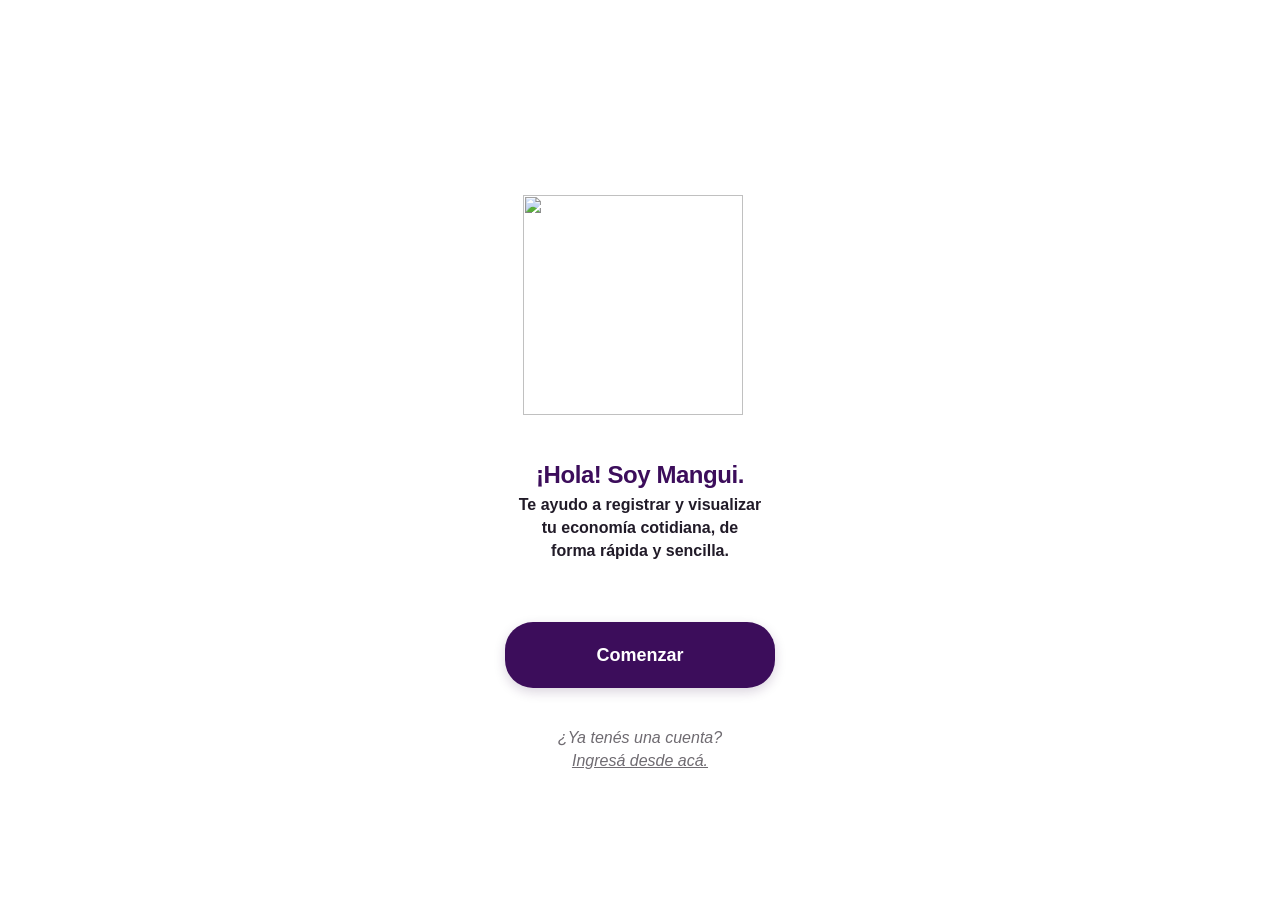
==== commit 207f5cf1: "Add files via upload" ====
--- a/index.html
+++ b/index.html
@@ -1,4 +1,4 @@
-<!doctype html>
+﻿<!doctype html>
 <html lang="es">
   <head>
     <meta charset="utf-8">
--- a/app.css
+++ b/app.css
@@ -1,4 +1,4 @@
-body {
+﻿body {
   min-width: 0;
   min-height: 100vh;
   background: #fff;
@@ -6752,3 +6752,907 @@
   height: 34px !important;
   object-fit: contain !important;
 }
+
+/* Responsive pass: keep every screen inside the phone viewport.  Most of the
+   application is rendered dynamically, so these shared rules intentionally
+   cover both existing and future screens. */
+@media (max-width: 480px) {
+  html,
+  body {
+    width: 100%;
+    max-width: 100%;
+    overflow-x: hidden;
+  }
+
+  .app-shell {
+    width: 100%;
+    max-width: 100%;
+    min-width: 0;
+  }
+
+  .top-bar,
+  .screen {
+    width: 100%;
+    max-width: 405px;
+    min-width: 0;
+  }
+
+  .screen {
+    padding-right: clamp(16px, 7.7vw, 30px);
+    padding-left: clamp(16px, 7.7vw, 30px);
+  }
+
+  .screen > *,
+  .screen-header,
+  .screen-header > *,
+  .preference-heading,
+  .preference-heading > *,
+  .form-stack,
+  .form-field,
+  .panel-card,
+  .list-card,
+  .tool-card,
+  .setting-row,
+  .transaction-row,
+  .alert-list-row,
+  .subcategory-row {
+    min-width: 0;
+    max-width: 100%;
+  }
+
+  .screen h1,
+  .screen h2,
+  .screen h3,
+  .screen p,
+  .screen strong,
+  .screen small,
+  .screen label,
+  .screen button,
+  .topbar-title {
+    overflow-wrap: anywhere;
+  }
+
+  .screen img,
+  .screen svg {
+    max-width: 100%;
+  }
+
+  .top-bar {
+    padding-right: max(16px, env(safe-area-inset-right));
+    padding-left: max(16px, env(safe-area-inset-left));
+  }
+
+  .top-bar.home-top-bar {
+    padding-left: max(20px, env(safe-area-inset-left));
+  }
+
+  .top-bar.root-tab-top-bar:not(.home-top-bar) .brand {
+    right: max(16px, env(safe-area-inset-right));
+  }
+
+  .top-bar.home-top-bar .brand {
+    max-width: 142px;
+  }
+
+  .bottom-nav {
+    width: 100%;
+    max-width: 100%;
+    padding-right: max(4px, env(safe-area-inset-right));
+    padding-left: max(4px, env(safe-area-inset-left));
+  }
+
+  .bottom-nav .nav-item {
+    min-width: 0;
+    overflow: hidden;
+    padding-right: 2px;
+    padding-left: 2px;
+  }
+
+  .bottom-nav .nav-item > span:last-child {
+    max-width: 100%;
+    overflow: hidden;
+    text-overflow: ellipsis;
+    white-space: nowrap;
+  }
+
+  .bottom-nav .nav-item .nav-icon {
+    flex-basis: 36px;
+  }
+
+  .dashboard-screen .summary-grid,
+  .graphs-screen .graph-row,
+  .transaction-row,
+  .alert-list-row {
+    min-width: 0;
+  }
+
+  .dashboard-screen .summary-list,
+  .dashboard-screen .summary-row,
+  .dashboard-screen .summary-label,
+  .transaction-row .row-info,
+  .graph-category-copy,
+  .alert-list-copy,
+  .alert-list-value {
+    min-width: 0;
+    max-width: 100%;
+  }
+
+  .dashboard-screen .summary-row strong,
+  .transaction-row > strong,
+  .alert-list-value > strong {
+    flex-shrink: 0;
+    white-space: nowrap;
+  }
+
+  .dashboard-screen .summary-label,
+  .transaction-row .row-info strong,
+  .graph-category-copy strong,
+  .alert-list-copy strong {
+    overflow: hidden;
+    text-overflow: ellipsis;
+    white-space: nowrap;
+  }
+
+  .category-grid,
+  .setup-category-grid {
+    width: 100%;
+    max-width: 100%;
+    grid-template-columns: repeat(2, minmax(0, 1fr));
+    gap: 12px;
+  }
+
+  .category-option,
+  .category-label,
+  .category-name {
+    min-width: 0;
+    max-width: 100%;
+  }
+
+  .category-name {
+    overflow: hidden;
+    text-overflow: ellipsis;
+    white-space: nowrap;
+  }
+
+  .category-detail-screen,
+  .subcategory-picker-screen {
+    width: 100% !important;
+    max-width: 100% !important;
+    padding-right: clamp(16px, 7.7vw, 24px) !important;
+    padding-left: clamp(16px, 7.7vw, 24px) !important;
+  }
+
+  .category-detail-hero,
+  .subcategory-picker-heading {
+    min-width: 0;
+  }
+
+  .subcategory-row {
+    grid-template-columns: 34px minmax(0, 1fr) 24px !important;
+  }
+
+  .subcategory-row strong {
+    overflow-wrap: anywhere;
+  }
+
+  .featured-promotion-card {
+    width: 100%;
+    max-width: 100%;
+    grid-template-columns: minmax(0, 1fr) minmax(78px, 34%);
+  }
+
+  .featured-promotion-brand,
+  .featured-promotion-offer,
+  .promo-validity,
+  .promo-conditions-button {
+    min-width: 0 !important;
+    max-width: 100% !important;
+  }
+
+  .promo-validity,
+  .promo-conditions-button {
+    overflow: hidden;
+    text-overflow: ellipsis;
+    white-space: nowrap;
+  }
+
+  .calendar-card,
+  .alerts-screen .calendar-card {
+    width: 100%;
+    max-width: 100%;
+  }
+
+  .calendar-grid {
+    gap: 6px 2px;
+  }
+
+  .calendar-day,
+  .calendar-empty {
+    width: min(34px, 100%);
+    height: min(34px, 100%);
+    justify-self: center;
+  }
+
+  .graphs-screen {
+    padding-top: 32px;
+  }
+
+  .graphs-donut {
+    width: min(250px, 72vw);
+    height: min(250px, 72vw);
+  }
+
+  .graphs-breakdown {
+    width: 100%;
+    max-width: 300px;
+  }
+
+  .graph-percent {
+    transform: rotate(var(--percent-angle)) translateY(calc(min(36vw, 99px) * -1)) rotate(calc(var(--percent-angle) * -1));
+  }
+
+  .glossary-lesson-screen {
+    padding-right: clamp(16px, 7.7vw, 30px);
+    padding-left: clamp(16px, 7.7vw, 30px);
+  }
+
+  .glossary-hero {
+    width: calc(100% + clamp(32px, 15.4vw, 60px));
+    max-width: none;
+    margin-right: clamp(-30px, -7.7vw, -16px);
+    margin-left: clamp(-30px, -7.7vw, -16px);
+  }
+
+  /* These two sections intentionally bleed to the phone edges.  Without an
+     explicit width, the negative margins reduce their auto width and leave a
+     visible white strip on the right. */
+  .profile-screen .profile-hero {
+    width: calc(100% + clamp(32px, 15.4vw, 70px));
+    max-width: none;
+    margin-right: clamp(-35px, -7.7vw, -16px);
+    margin-left: clamp(-35px, -7.7vw, -16px);
+  }
+
+  .glossary-simple-card,
+  .glossary-next-button {
+    width: 100%;
+    max-width: 300px;
+  }
+
+  .currency-converter-box,
+  .daily-rate-card,
+  .calculator-result-card,
+  .calculator-input-card {
+    width: 100%;
+    max-width: 100%;
+    min-width: 0;
+  }
+
+  .daily-rate-card > *,
+  .calculator-result-card > * {
+    min-width: 0;
+  }
+}
+
+/* Restore the original artwork treatment and only fix the page-level scroll
+   space.  The assets below are intentionally not redrawn or replaced. */
+@media (max-width: 480px) {
+  .app-content {
+    padding-bottom: calc(96px + env(safe-area-inset-bottom)) !important;
+  }
+
+  .top-bar.home-top-bar .brand-wordmark {
+    content: revert !important;
+    top: -38px !important;
+    left: -5px !important;
+    width: 155px !important;
+    height: auto !important;
+  }
+
+  .bottom-nav .nav-item.add-nav {
+    position: relative !important;
+    display: flex !important;
+    height: 56px !important;
+    min-height: 56px !important;
+    align-items: center !important;
+    justify-content: center !important;
+    overflow: visible !important;
+  }
+
+  .bottom-nav .nav-item.add-nav .nav-icon {
+    position: relative !important;
+    inset: auto !important;
+    width: 43px !important;
+    height: 43px !important;
+    flex: 0 0 43px !important;
+    margin: 0 !important;
+    transform: none !important;
+  }
+
+  .tools-screen .tool-card {
+    grid-template-columns: 44px minmax(0, 1fr) !important;
+  }
+
+  .tools-screen .tool-card-icon {
+    position: relative !important;
+    width: 44px !important;
+    height: 44px !important;
+    flex: 0 0 44px !important;
+    overflow: hidden !important;
+  }
+
+  .tools-screen .tool-card-image {
+    width: 44px !important;
+    height: 44px !important;
+    max-width: none !important;
+    position: relative !important;
+  }
+
+  .tools-screen .tool-calculators-image {
+    left: 0 !important;
+    top: 0 !important;
+    transform: scale(3) translateX(4px) !important;
+  }
+
+  .tools-screen .tool-currency-image {
+    left: -79px !important;
+    top: -72px !important;
+    transform: none !important;
+  }
+
+  .glossary-wave {
+    display: block !important;
+    right: 0 !important;
+    bottom: 0 !important;
+    left: 0 !important;
+    width: 100% !important;
+    height: 55px !important;
+  }
+
+  .promotions-screen {
+    padding-right: 36px !important;
+    padding-left: 36px !important;
+  }
+
+  .featured-promotion-card {
+    min-height: 112px !important;
+    grid-template-columns: minmax(0, 1fr) 90px !important;
+    grid-template-rows: 30px 1fr 28px !important;
+    gap: 4px 6px !important;
+    padding: 8px 11px !important;
+  }
+
+  .featured-promotion-card .featured-promotion-brand {
+    display: block !important;
+    width: auto !important;
+    height: 30px !important;
+    grid-column: 1 / -1 !important;
+    grid-row: 1 !important;
+    overflow: hidden !important;
+  }
+
+  .featured-promotion-card .featured-promotion-brand img {
+    display: block !important;
+    width: auto !important;
+    max-width: 100px !important;
+    height: 28px !important;
+    object-fit: contain !important;
+    object-position: left center !important;
+  }
+
+  .featured-promotion-offer > span:first-child {
+    grid-column: 1 !important;
+    grid-row: 2 !important;
+  }
+
+  .featured-promotion-card .promo-validity,
+  .featured-promotion-card .promo-conditions-button {
+    width: 88px !important;
+    min-width: 88px !important;
+    height: 28px !important;
+    min-height: 28px !important;
+  }
+
+  .featured-promotion-card .promo-validity {
+    grid-column: 2 !important;
+    grid-row: 2 !important;
+  }
+
+  .featured-promotion-card .promo-conditions-button {
+    grid-column: 2 !important;
+    grid-row: 3 !important;
+  }
+}
+
+/* Final mobile component cleanup.  These rules intentionally come last so
+   they win over the older visual experiments above. */
+@media (max-width: 480px) {
+  /* Use the prepared raster logo instead of cropping the oversized SVG
+     export.  The export contains a large transparent canvas and was the
+     reason the wordmark appeared cut off. */
+  .top-bar.home-top-bar .brand-wordmark {
+    content: url("logo-svg.png");
+    top: -28px;
+    left: -1px;
+    width: 170px;
+    height: auto;
+  }
+
+  .top-bar.home-top-bar .brand {
+    width: 156px;
+    height: 45px;
+    margin-top: 30px;
+    max-width: none;
+  }
+
+  .top-bar.home-top-bar .brand-wordmark {
+    top: -42px;
+    left: 4px;
+    width: 170px;
+  }
+
+  /* The converter artwork is a transparent PNG with the illustration in its
+     lower-right area; keep the crop, but do not let the global image rule
+     shrink the source to the 54px icon slot before it is positioned. */
+  .tool-card-icon {
+    position: relative;
+    width: 54px !important;
+    height: 54px !important;
+    flex-basis: 54px !important;
+    overflow: hidden;
+  }
+
+  .tools-screen .tool-card {
+    grid-template-columns: 54px minmax(0, 1fr);
+  }
+
+  .tool-card-icon .tool-calculators-image {
+    width: 190px !important;
+    height: 190px !important;
+    max-width: none !important;
+    position: absolute;
+    left: -58px;
+    top: -60px;
+    object-fit: contain;
+    transform: none !important;
+  }
+
+  .tool-card-icon .tool-currency-image {
+    width: 190px !important;
+    height: 190px !important;
+    max-width: none !important;
+    position: absolute;
+    left: -102px;
+    top: -80px;
+    object-fit: contain;
+  }
+
+  .bottom-nav .nav-item.add-nav .nav-icon {
+    width: 44px !important;
+    height: 44px !important;
+    flex: 0 0 44px !important;
+    border-radius: 50% !important;
+    background: var(--purple) !important;
+    color: #fff !important;
+    margin: 0 !important;
+    position: relative;
+    top: -5px;
+    left: auto;
+    transform: none;
+    box-shadow: 0 2px 5px rgb(45 14 70 / 24%) !important;
+  }
+
+  .bottom-nav .nav-item.add-nav {
+    overflow: visible !important;
+    align-items: center !important;
+    min-height: 56px !important;
+    height: 56px !important;
+    justify-content: center !important;
+  }
+
+  .bottom-nav .nav-item.add-nav .nav-icon > span {
+    font-size: 28px;
+    font-weight: 300;
+    line-height: 1;
+    transform: translateY(-2px);
+  }
+
+  .featured-promotion-card {
+    min-height: 115px !important;
+    grid-template-columns: minmax(0, 1fr) 108px !important;
+    grid-template-rows: 45px 28px 28px !important;
+    align-items: center !important;
+    gap: 0 8px !important;
+    padding: 7px 10px !important;
+  }
+
+  .featured-promotion-card .featured-promotion-brand {
+    display: flex !important;
+    width: 100% !important;
+    height: 45px !important;
+    min-width: 0 !important;
+    align-items: center !important;
+    grid-column: 1 / -1 !important;
+    grid-row: 1 !important;
+    overflow: hidden !important;
+  }
+
+  .featured-promotion-card .featured-promotion-brand img {
+    display: block !important;
+    width: auto !important;
+    max-width: 100% !important;
+    height: 43px !important;
+    object-fit: contain !important;
+    object-position: left center !important;
+    transform: none !important;
+  }
+
+  .featured-promotion-card.mercado-pago .featured-promotion-brand img {
+    width: 142px !important;
+    max-width: 142px !important;
+    height: 45px !important;
+  }
+
+  .featured-promotion-card.dia .featured-promotion-brand img {
+    width: 86px !important;
+    max-width: 86px !important;
+    height: 43px !important;
+  }
+
+  .featured-promotion-card.cuenta-dni .featured-promotion-brand img {
+    width: 142px !important;
+    max-width: 142px !important;
+    height: 43px !important;
+  }
+
+  .featured-promotion-offer > span:first-child {
+    min-width: 0 !important;
+    grid-column: 1 !important;
+    grid-row: 2 !important;
+    overflow: hidden;
+  }
+
+  .featured-promotion-offer > span:first-child strong,
+  .featured-promotion-offer > span:first-child small {
+    overflow: hidden;
+    text-overflow: ellipsis;
+    white-space: nowrap;
+  }
+
+  .featured-promotion-card .promo-validity {
+    grid-column: 2 !important;
+    grid-row: 2 !important;
+    width: 108px !important;
+    min-width: 108px !important;
+    height: 28px !important;
+    min-height: 28px !important;
+  }
+
+  .featured-promotion-card .promo-conditions-button {
+    grid-column: 2 !important;
+    grid-row: 3 !important;
+    width: 108px !important;
+    min-width: 108px !important;
+    height: 28px !important;
+    min-height: 28px !important;
+  }
+
+  .glossary-lesson-screen {
+    overflow-x: hidden;
+    outline: none !important;
+    border: 0 !important;
+    box-shadow: none !important;
+  }
+
+  .glossary-hero {
+    overflow: hidden;
+  }
+
+  .glossary-wave {
+    display: none !important;
+  }
+}
+
+/* Last corrective override: keep the mobile chrome in normal document flow.
+   The previous absolute positioning made the add button's grid row collapse
+   and cropped the brand and tool illustrations. */
+@media (max-width: 480px) {
+  .top-bar.home-top-bar .brand-wordmark {
+    content: url("logo-svg.png") !important;
+    top: -58px !important;
+    left: -1px !important;
+    width: 170px !important;
+    height: auto !important;
+  }
+
+  .bottom-nav .nav-item.add-nav {
+    position: relative !important;
+    display: flex !important;
+    height: 56px !important;
+    min-height: 56px !important;
+    align-items: center !important;
+    justify-content: center !important;
+    overflow: visible !important;
+  }
+
+  .bottom-nav .nav-item.add-nav .nav-icon {
+    position: relative !important;
+    inset: auto !important;
+    width: 44px !important;
+    height: 44px !important;
+    flex: 0 0 44px !important;
+    margin: 0 !important;
+    transform: none !important;
+  }
+
+  .tools-screen .tool-card-icon {
+    position: relative !important;
+    width: 54px !important;
+    height: 54px !important;
+    flex: 0 0 54px !important;
+    overflow: hidden !important;
+  }
+
+  .tools-screen .tool-calculators-image,
+  .tools-screen .tool-currency-image {
+    position: absolute !important;
+    display: block !important;
+    max-width: none !important;
+    transform: none !important;
+  }
+
+  .tools-screen .tool-calculators-image {
+    width: 190px !important;
+    height: 190px !important;
+    left: -58px !important;
+    top: -60px !important;
+  }
+
+  .tools-screen .tool-currency-image {
+    width: 190px !important;
+    height: 190px !important;
+    left: -102px !important;
+    top: -80px !important;
+  }
+
+  .glossary-lesson-screen,
+  .glossary-hero {
+    border: 0 !important;
+    outline: 0 !important;
+    box-shadow: none !important;
+  }
+
+  .tools-screen .tool-card-icon .tool-inline-icon {
+    display: block !important;
+    width: 46px !important;
+    height: 46px !important;
+    max-width: none !important;
+    flex: 0 0 46px !important;
+    transform: none !important;
+  }
+}
+
+/* Revert only the experimental crop rules above. */
+@media (max-width: 480px) {
+  .app-content { padding-bottom: calc(160px + env(safe-area-inset-bottom)) !important; }
+  .dashboard-screen { padding-bottom: 90px !important; }
+  .dashboard-screen { margin-bottom: 110px !important; }
+  .dashboard-screen .list-card:last-of-type { margin-bottom: 80px !important; }
+
+  .top-bar.home-top-bar .brand-wordmark {
+    content: revert !important;
+    top: -38px !important;
+    left: -5px !important;
+    width: 155px !important;
+    height: auto !important;
+  }
+
+  .bottom-nav .nav-item.add-nav {
+    position: relative !important;
+    height: 56px !important;
+    min-height: 56px !important;
+    align-items: center !important;
+    justify-content: center !important;
+    overflow: visible !important;
+  }
+
+  .bottom-nav .nav-item.add-nav .nav-icon {
+    position: relative !important;
+    inset: auto !important;
+    width: 43px !important;
+    height: 43px !important;
+    flex: 0 0 43px !important;
+    margin: 0 !important;
+    transform: none !important;
+  }
+
+  .tools-screen .tool-card {
+    grid-template-columns: 44px minmax(0, 1fr) !important;
+  }
+
+  .tools-screen .tool-card-icon {
+    position: relative !important;
+    width: 44px !important;
+    height: 44px !important;
+    flex: 0 0 44px !important;
+    overflow: hidden !important;
+  }
+
+  .tools-screen .tool-card-image {
+    width: 44px !important;
+    height: 44px !important;
+    max-width: none !important;
+    position: relative !important;
+  }
+
+  .tools-screen .tool-calculators-image {
+    left: 0 !important;
+    top: 0 !important;
+    transform: scale(3) translateX(4px) !important;
+  }
+
+  .tools-screen .tool-currency-image {
+    left: -79px !important;
+    top: -72px !important;
+    transform: none !important;
+  }
+
+  .glossary-wave {
+    display: block !important;
+    bottom: 0 !important;
+    height: 55px !important;
+  }
+}
+
+/* Restauración final de assets y geometría móvil */
+@media (max-width: 480px) {
+  .top-bar.home-top-bar .brand {
+    width: 142px !important;
+    height: 42px !important;
+    margin: 35px 0 0 !important;
+    max-width: none !important;
+  }
+
+  .top-bar.home-top-bar .brand-wordmark {
+    content: revert !important;
+    top: -38px !important;
+    left: -5px !important;
+    width: 155px !important;
+    max-width: none !important;
+    height: auto !important;
+  }
+
+  .bottom-nav .nav-item.add-nav {
+    height: 56px !important;
+    min-height: 56px !important;
+    padding: 0 !important;
+    align-items: center !important;
+    justify-content: center !important;
+  }
+
+  .bottom-nav .nav-item.add-nav .nav-icon {
+    position: relative !important;
+    inset: auto !important;
+    width: 44px !important;
+    height: 44px !important;
+    flex: 0 0 44px !important;
+    margin: 0 !important;
+    transform: none !important;
+  }
+
+  .bottom-nav .nav-item.add-nav .nav-icon > span {
+    display: grid !important;
+    place-items: center !important;
+    width: 100% !important;
+    height: 100% !important;
+    font-size: 28px !important;
+    line-height: 1 !important;
+    transform: translateY(-1px) !important;
+  }
+
+  .tools-screen .tool-card-icon {
+    position: relative !important;
+    width: 44px !important;
+    height: 44px !important;
+    flex: 0 0 44px !important;
+    overflow: hidden !important;
+  }
+
+  /* Preserve the original PNGs while cropping only their transparent canvas. */
+  .tools-screen .tool-calculators-image {
+    position: absolute !important;
+    width: 150px !important;
+    height: 150px !important;
+    left: -43px !important;
+    top: -48px !important;
+    max-width: none !important;
+    transform: none !important;
+  }
+
+  .tools-screen .tool-currency-image {
+    position: absolute !important;
+    width: 190px !important;
+    height: 190px !important;
+    left: -98px !important;
+    top: -92px !important;
+    max-width: none !important;
+    transform: none !important;
+  }
+
+  .featured-promotion-card.cuenta-dni .featured-promotion-brand {
+    height: 40px !important;
+    min-height: 40px !important;
+    overflow: hidden !important;
+    align-items: center !important;
+  }
+
+  .featured-promotion-card.cuenta-dni .featured-promotion-brand img {
+    width: 132px !important;
+    max-width: 132px !important;
+    height: 39px !important;
+    min-height: 39px !important;
+    flex: 0 0 132px !important;
+    object-fit: contain !important;
+    object-position: left center !important;
+  }
+}
+
+/* Glosario: the lesson is one continuous screen; do not clip the mascot or
+   create a second visible frame/scrollbar inside the phone preview. */
+@media (max-width: 480px) {
+  html,
+  body {
+    overflow: hidden !important;
+  }
+
+  .app-content {
+    scrollbar-width: none !important;
+  }
+
+  .app-content::-webkit-scrollbar {
+    display: none !important;
+    width: 0 !important;
+    height: 0 !important;
+  }
+
+  .glossary-lesson-screen {
+    width: 100% !important;
+    max-width: none !important;
+    box-sizing: border-box !important;
+    overflow-x: hidden !important;
+    border: 0 !important;
+    outline: 0 !important;
+    box-shadow: none !important;
+  }
+
+  .glossary-hero {
+    box-sizing: border-box !important;
+    width: calc(100% + 60px) !important;
+    max-width: none !important;
+    margin-right: -30px !important;
+    margin-left: -30px !important;
+    overflow: visible !important;
+    border: 0 !important;
+    outline: 0 !important;
+    box-shadow: none !important;
+  }
+}
+
+/* The base stylesheet reserves a 700px phone shell for short windows. That
+   makes the glossary look like a clipped page at mobile heights. */
+@media (max-width: 480px) and (max-height: 700px) {
+  .app-shell {
+    height: 100svh !important;
+    min-height: 100svh !important;
+  }
+
+  .app-content {
+    min-height: 0 !important;
+  }
+
+  .glossary-lesson-screen {
+    min-height: 0 !important;
+    flex: 0 0 auto !important;
+    padding-bottom: 20px !important;
+  }
+}
